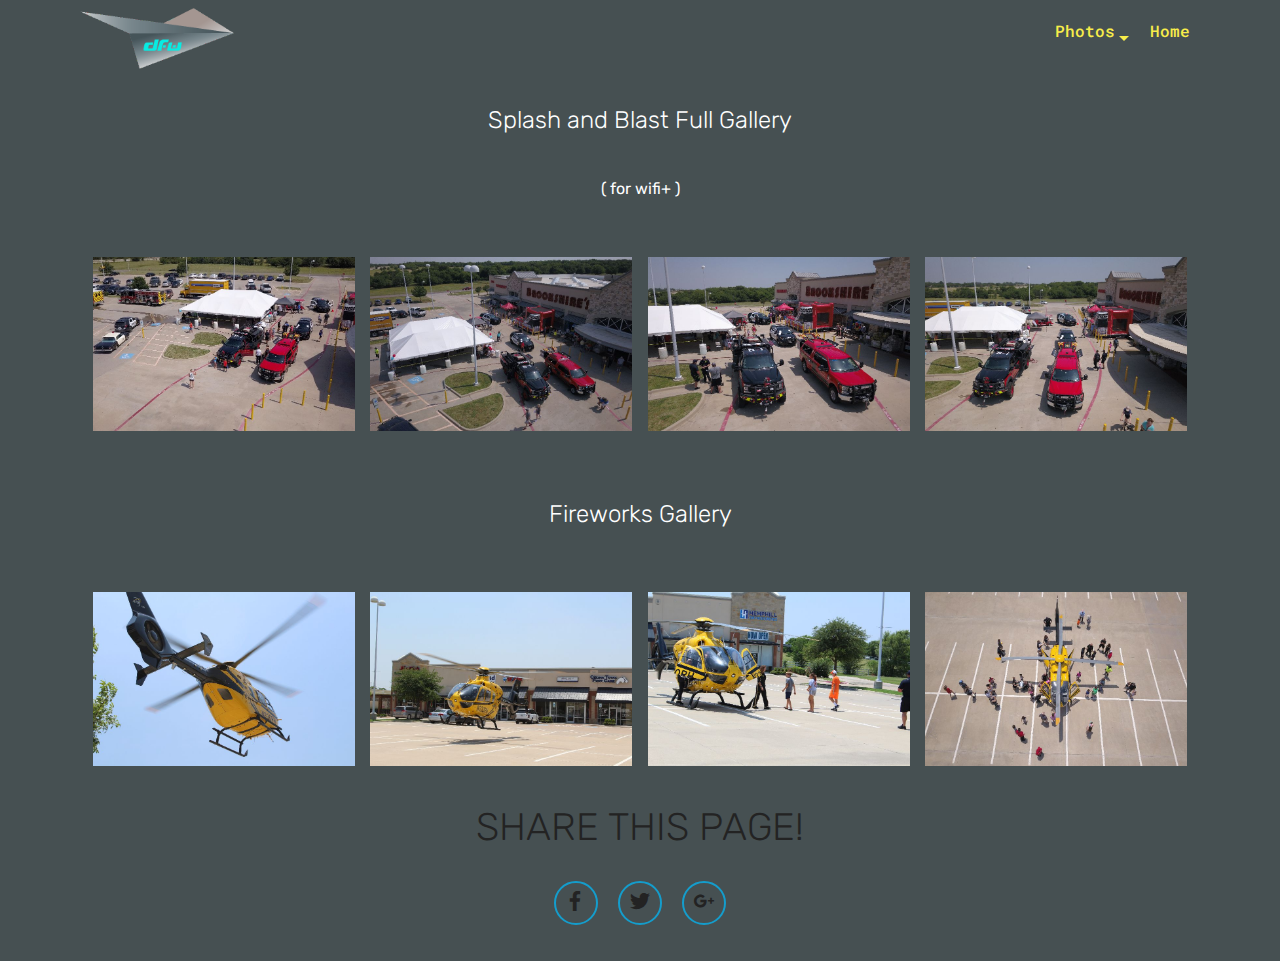
==== gallery.html @ 8967971c "create github pages" ====
<!DOCTYPE html>
<html >
<head>
  <!-- Site made with Mobirise Website Builder v4.6.3, https://mobirise.com -->
  <meta charset="UTF-8">
  <meta http-equiv="X-UA-Compatible" content="IE=edge">
  <meta name="generator" content="Mobirise v4.6.3, mobirise.com">
  <meta name="viewport" content="width=device-width, initial-scale=1, minimum-scale=1">
  <link rel="shortcut icon" href="assets/images/dfw-skyview-446x176.png" type="image/x-icon">
  <meta name="description" content="Photos published for viewing or download
">
  <title>Splash Gallery</title>
  <link rel="stylesheet" href="assets/web/assets/mobirise-icons-bold/mobirise-icons-bold.css">
  <link rel="stylesheet" href="assets/web/assets/mobirise-icons/mobirise-icons.css">
  <link rel="stylesheet" href="assets/tether/tether.min.css">
  <link rel="stylesheet" href="assets/bootstrap/css/bootstrap.min.css">
  <link rel="stylesheet" href="assets/bootstrap/css/bootstrap-grid.min.css">
  <link rel="stylesheet" href="assets/bootstrap/css/bootstrap-reboot.min.css">
  <link rel="stylesheet" href="assets/socicon/css/styles.css">
  <link rel="stylesheet" href="assets/dropdown/css/style.css">
  <link rel="stylesheet" href="assets/theme/css/style.css">
  <link rel="stylesheet" href="assets/gallery/style.css">
  <link rel="stylesheet" href="assets/mobirise/css/mbr-additional.css" type="text/css">
  
  
  
</head>
<body>
  <section class="menu cid-qUtZEJCYZ1" once="menu" id="menu2-2f">

    

    <nav class="navbar navbar-expand beta-menu navbar-dropdown align-items-center navbar-toggleable-sm">
        <button class="navbar-toggler navbar-toggler-right" type="button" data-toggle="collapse" data-target="#navbarSupportedContent" aria-controls="navbarSupportedContent" aria-expanded="false" aria-label="Toggle navigation">
            <div class="hamburger">
                <span></span>
                <span></span>
                <span></span>
                <span></span>
            </div>
        </button>
        <div class="menu-logo">
            <div class="navbar-brand">
                <span class="navbar-logo">
                    <a href="https://mobirise.com">
                        <img src="assets/images/dfw-skyview-446x176.png" alt="Mobirise" title="" style="height: 3.8rem;">
                    </a>
                </span>
                
            </div>
        </div>
        <div class="collapse navbar-collapse" id="navbarSupportedContent">
            <ul class="navbar-nav nav-dropdown nav-right" data-app-modern-menu="true"><li class="nav-item">
                    <a class="nav-link link text-success display-4" href="https://mobirise.com"></a>
                </li><li class="nav-item dropdown open"><a class="nav-link link text-success dropdown-toggle display-4" href="index.html#wowslider-1v" aria-expanded="true" data-toggle="dropdown-submenu"><p>Photos</p></a><div class="dropdown-menu"><a class="text-success dropdown-item display-4" href="index.html#wowslider-1v" aria-expanded="true">Slides&nbsp;</a><a class="text-success dropdown-item display-4" href="index.html#gallery1-2h" aria-expanded="true">Samples</a><a class="text-success dropdown-item display-4" href="gallery.html#gallery3-2a" aria-expanded="true">Gallery</a><a class="text-success dropdown-item display-4" href="https://celinasafety2018.dfwskyview.com/cf_data/CelinaSafety_Samples.zip" aria-expanded="false"><span class="mbri-download mbr-iconfont mbr-iconfont-btn"></span>Archive</a></div></li><li class="nav-item"><a class="nav-link link text-success display-4" href="index.html" aria-expanded="true"><p>Home</p></a></li></ul>
            
        </div>
    </nav>
</section>

<section class="engine"><a href="https://mobirise.ws/q">offline website builder download</a></section><section class="mbr-section content5 cid-qUtN7mh4sR" id="content5-29">

    

    

    <div class="container">
        <div class="media-container-row">
            <div class="title col-12 col-md-8">
                
                <h3 class="mbr-section-subtitle align-center mbr-light mbr-white pb-3 mbr-fonts-style display-5"><p>Splash and Blast Full Gallery</p></h3>
                <p class="mbr-text align-center mbr-white pb-3 mbr-fonts-style display-7">( for wifi+ )</p>
                
            </div>
        </div>
    </div>
</section>

<section class="mbr-gallery mbr-slider-carousel cid-qUtN7mHEUt" id="gallery3-2a">

    

    <div class="container">
        <div><!-- Filter --><!-- Gallery --><div class="mbr-gallery-row"><div class="mbr-gallery-layout-default"><div><div><div class="mbr-gallery-item mbr-gallery-item--p1" data-video-url="false" data-tags="Awesome"><div href="#lb-gallery3-2a" data-slide-to="0" data-toggle="modal"><img src="assets/images/celinacoverwideb-800x533.jpg" alt=""><span class="icon-focus"></span></div></div><div class="mbr-gallery-item mbr-gallery-item--p1" data-video-url="false" data-tags="Awesome"><div href="#lb-gallery3-2a" data-slide-to="1" data-toggle="modal"><img src="assets/images/dji-0857b-800x532.jpg" alt=""><span class="icon-focus"></span></div></div><div class="mbr-gallery-item mbr-gallery-item--p1" data-video-url="false" data-tags="Awesome"><div href="#lb-gallery3-2a" data-slide-to="2" data-toggle="modal"><img src="assets/images/dji-0898b-800x533.jpg" alt=""><span class="icon-focus"></span></div></div><div class="mbr-gallery-item mbr-gallery-item--p1" data-video-url="false" data-tags="Awesome"><div href="#lb-gallery3-2a" data-slide-to="3" data-toggle="modal"><img src="assets/images/dji-0885b-800x533.jpg" alt=""><span class="icon-focus"></span></div></div></div></div><div class="clearfix"></div></div></div><!-- Lightbox --><div data-app-prevent-settings="" class="mbr-slider modal fade carousel slide" tabindex="-1" data-keyboard="true" data-interval="false" id="lb-gallery3-2a"><div class="modal-dialog"><div class="modal-content"><div class="modal-body"><div class="carousel-inner"><div class="carousel-item"><img src="assets/images/celinacoverwideb.jpg" alt=""></div><div class="carousel-item"><img src="assets/images/dji-0857b.jpg" alt=""></div><div class="carousel-item"><img src="assets/images/dji-0898b.jpg" alt=""></div><div class="carousel-item active"><img src="assets/images/dji-0885b.jpg" alt=""></div></div><a class="carousel-control carousel-control-prev" role="button" data-slide="prev" href="#lb-gallery3-2a"><span class="mbri-left mbr-iconfont" aria-hidden="true"></span><span class="sr-only">Previous</span></a><a class="carousel-control carousel-control-next" role="button" data-slide="next" href="#lb-gallery3-2a"><span class="mbri-right mbr-iconfont" aria-hidden="true"></span><span class="sr-only">Next</span></a><a class="close" href="#" role="button" data-dismiss="modal"><span class="sr-only">Close</span></a></div></div></div></div></div>
    </div>

</section>

<section class="mbr-section content5 cid-qUx0OJcMNU" id="content5-2s">

    

    

    <div class="container">
        <div class="media-container-row">
            <div class="title col-12 col-md-8">
                
                <h3 class="mbr-section-subtitle align-center mbr-light mbr-white pb-3 mbr-fonts-style display-5">Fireworks Gallery</h3>
                
                
            </div>
        </div>
    </div>
</section>

<section class="mbr-gallery mbr-slider-carousel cid-qUuWyjseOY" id="gallery3-2i">

    

    <div class="container">
        <div><!-- Filter --><!-- Gallery --><div class="mbr-gallery-row"><div class="mbr-gallery-layout-default"><div><div><div class="mbr-gallery-item mbr-gallery-item--p1" data-video-url="false" data-tags="Responsive"><div href="#lb-gallery3-2i" data-slide-to="0" data-toggle="modal"><img src="assets/images/img-1866-800x533.jpg" alt=""><span class="icon-focus"></span></div></div><div class="mbr-gallery-item mbr-gallery-item--p1" data-video-url="false" data-tags="Creative"><div href="#lb-gallery3-2i" data-slide-to="1" data-toggle="modal"><img src="assets/images/img-1875-800x533.jpg" alt=""><span class="icon-focus"></span></div></div><div class="mbr-gallery-item mbr-gallery-item--p1" data-video-url="false" data-tags="Animated"><div href="#lb-gallery3-2i" data-slide-to="2" data-toggle="modal"><img src="assets/images/img-1899-800x533.jpg" alt=""><span class="icon-focus"></span></div></div><div class="mbr-gallery-item mbr-gallery-item--p1" data-video-url="false" data-tags="Animated"><div href="#lb-gallery3-2i" data-slide-to="3" data-toggle="modal"><img src="assets/images/dji-0925b-800x533.jpg" alt=""><span class="icon-focus"></span></div></div></div></div><div class="clearfix"></div></div></div><!-- Lightbox --><div data-app-prevent-settings="" class="mbr-slider modal fade carousel slide" tabindex="-1" data-keyboard="true" data-interval="false" id="lb-gallery3-2i"><div class="modal-dialog"><div class="modal-content"><div class="modal-body"><div class="carousel-inner"><div class="carousel-item"><img src="assets/images/img-1866.jpg" alt=""></div><div class="carousel-item"><img src="assets/images/img-1875.jpg" alt=""></div><div class="carousel-item active"><img src="assets/images/img-1899.jpg" alt=""></div><div class="carousel-item"><img src="assets/images/dji-0925b.jpg" alt=""></div></div><a class="carousel-control carousel-control-prev" role="button" data-slide="prev" href="#lb-gallery3-2i"><span class="mbri-left mbr-iconfont" aria-hidden="true"></span><span class="sr-only">Previous</span></a><a class="carousel-control carousel-control-next" role="button" data-slide="next" href="#lb-gallery3-2i"><span class="mbri-right mbr-iconfont" aria-hidden="true"></span><span class="sr-only">Next</span></a><a class="close" href="#" role="button" data-dismiss="modal"><span class="sr-only">Close</span></a></div></div></div></div></div>
    </div>

</section>

<section class="cid-qUtN7oRPjJ" id="social-buttons1-2b">
    
    

    

    <div class="container">
        <div class="media-container-row">
            <div class="col-md-8 align-center">
                <h2 class="pb-3 mbr-section-title mbr-fonts-style display-2">
                    SHARE THIS PAGE!
                </h2>
                <div>
                    <div class="mbr-social-likes" data-counters="false">
                        <span class="btn btn-social facebook mx-2" title="Share link on Facebook">
                            <i class="socicon socicon-facebook"></i>
                        </span>
                        <span class="btn btn-social twitter mx-2" title="Share link on Twitter">
                            <i class="socicon socicon-twitter"></i>
                        </span>
                        <span class="btn btn-social plusone mx-2" title="Share link on Google+">
                            <i class="socicon socicon-googleplus"></i>
                        </span>
                        
                        
                    </div>
                </div>
            </div>
        </div>
    </div>
</section>


  <script src="assets/web/assets/jquery/jquery.min.js"></script>
  <script src="assets/popper/popper.min.js"></script>
  <script src="assets/tether/tether.min.js"></script>
  <script src="assets/bootstrap/js/bootstrap.min.js"></script>
  <script src="assets/masonry/masonry.pkgd.min.js"></script>
  <script src="assets/imagesloaded/imagesloaded.pkgd.min.js"></script>
  <script src="assets/bootstrapcarouselswipe/bootstrap-carousel-swipe.js"></script>
  <script src="assets/vimeoplayer/jquery.mb.vimeo_player.js"></script>
  <script src="assets/smoothscroll/smooth-scroll.js"></script>
  <script src="assets/dropdown/js/script.min.js"></script>
  <script src="assets/touchswipe/jquery.touch-swipe.min.js"></script>
  <script src="assets/sociallikes/social-likes.js"></script>
  <script src="assets/theme/js/script.js"></script>
  <script src="assets/slidervideo/script.js"></script>
  <script src="assets/gallery/player.min.js"></script>
  <script src="assets/gallery/script.js"></script>
  
  
</body>
</html>
---- assets/web/assets/mobirise-icons-bold/mobirise-icons-bold.css ----
@font-face {
  font-family: 'mobirise-icons-bold';
  src:  url('mobirise-icons-bold.eot?m1l4yr');
  src:  url('mobirise-icons-bold.eot?m1l4yr#iefix') format('embedded-opentype'),
    url('mobirise-icons-bold.ttf?m1l4yr') format('truetype'),
    url('mobirise-icons-bold.woff?m1l4yr') format('woff'),
    url('mobirise-icons-bold.svg?m1l4yr#mobirise-icons-bold') format('svg');
  font-weight: normal;
  font-style: normal;
}

[class^="mbrib-"], [class*="mbrib-"] {
  /* use !important to prevent issues with browser extensions that change fonts */
  font-family: 'mobirise-icons-bold' !important;
  speak: none;
  font-style: normal;
  font-weight: normal;
  font-variant: normal;
  text-transform: none;
  line-height: 1;

  /* Better Font Rendering =========== */
  -webkit-font-smoothing: antialiased;
  -moz-osx-font-smoothing: grayscale;
}

.mbrib-add-submenu:before {
  content: "\e900";
}
.mbrib-alert:before {
  content: "\e901";
}
.mbrib-align-center:before {
  content: "\e902";
}
.mbrib-align-justify:before {
  content: "\e903";
}
.mbrib-align-left:before {
  content: "\e904";
}
.mbrib-align-right:before {
  content: "\e905";
}
.mbrib-android:before {
  content: "\e906";
}
.mbrib-apple:before {
  content: "\e907";
}
.mbrib-arrow-down:before {
  content: "\e908";
}
.mbrib-arrow-next:before {
  content: "\e909";
}
.mbrib-arrow-prev:before {
  content: "\e90a";
}
.mbrib-arrow-up:before {
  content: "\e90b";
}
.mbrib-bold:before {
  content: "\e90c";
}
.mbrib-bookmark:before {
  content: "\e90d";
}
.mbrib-bootstrap:before {
  content: "\e90e";
}
.mbrib-briefcase:before {
  content: "\e90f";
}
.mbrib-browse:before {
  content: "\e910";
}
.mbrib-bulleted-list:before {
  content: "\e911";
}
.mbrib-calendar:before {
  content: "\e912";
}
.mbrib-camera:before {
  content: "\e913";
}
.mbrib-cart-add:before {
  content: "\e914";
}
.mbrib-cart-full:before {
  content: "\e915";
}
.mbrib-cash:before {
  content: "\e916";
}
.mbrib-change-style:before {
  content: "\e917";
}
.mbrib-chat:before {
  content: "\e918";
}
.mbrib-clock:before {
  content: "\e919";
}
.mbrib-close:before {
  content: "\e91a";
}
.mbrib-cloud:before {
  content: "\e91b";
}
.mbrib-code:before {
  content: "\e91c";
}
.mbrib-contact-form:before {
  content: "\e91d";
}
.mbrib-credit-card:before {
  content: "\e91e";
}
.mbrib-cursor-click:before {
  content: "\e91f";
}
.mbrib-cust-feedback:before {
  content: "\e920";
}
.mbrib-database:before {
  content: "\e921";
}
.mbrib-delivery:before {
  content: "\e922";
}
.mbrib-desktop:before {
  content: "\e923";
}
.mbrib-devices:before {
  content: "\e924";
}
.mbrib-down:before {
  content: "\e925";
}
.mbrib-download:before {
  content: "\e926";
}
.mbrib-drag-n-drop:before {
  content: "\e927";
}
.mbrib-drag-n-drop2:before {
  content: "\e928";
}
.mbrib-edit:before {
  content: "\e929";
}
.mbrib-edit2:before {
  content: "\e92a";
}
.mbrib-error:before {
  content: "\e92b";
}
.mbrib-extension:before {
  content: "\e92c";
}
.mbrib-features:before {
  content: "\e92d";
}
.mbrib-file:before {
  content: "\e92e";
}
.mbrib-flag:before {
  content: "\e92f";
}
.mbrib-folder:before {
  content: "\e930";
}
.mbrib-gift:before {
  content: "\e931";
}
.mbrib-github:before {
  content: "\e932";
}
.mbrib-globe-2:before {
  content: "\e933";
}
.mbrib-globe:before {
  content: "\e934";
}
.mbrib-growing-chart:before {
  content: "\e935";
}
.mbrib-hearth:before {
  content: "\e936";
}
.mbrib-help:before {
  content: "\e937";
}
.mbrib-home:before {
  content: "\e938";
}
.mbrib-hot-cup:before {
  content: "\e939";
}
.mbrib-idea:before {
  content: "\e93a";
}
.mbrib-image-gallery:before {
  content: "\e93b";
}
.mbrib-image-slider:before {
  content: "\e93c";
}
.mbrib-info:before {
  content: "\e93d";
}
.mbrib-italic:before {
  content: "\e93e";
}
.mbrib-key:before {
  content: "\e93f";
}
.mbrib-laptop:before {
  content: "\e940";
}
.mbrib-layers:before {
  content: "\e941";
}
.mbrib-left-right:before {
  content: "\e942";
}
.mbrib-left:before {
  content: "\e943";
}
.mbrib-letter:before {
  content: "\e944";
}
.mbrib-like:before {
  content: "\e945";
}
.mbrib-link:before {
  content: "\e946";
}
.mbrib-lock:before {
  content: "\e947";
}
.mbrib-login:before {
  content: "\e948";
}
.mbrib-logout:before {
  content: "\e949";
}
.mbrib-magic-stick:before {
  content: "\e94a";
}
.mbrib-map-pin:before {
  content: "\e94b";
}
.mbrib-menu:before {
  content: "\e94c";
}
.mbrib-mobile:before {
  content: "\e94d";
}
.mbrib-mobile2:before {
  content: "\e94e";
}
.mbrib-mobirise:before {
  content: "\e94f";
}
.mbrib-more-horizontal:before {
  content: "\e950";
}
.mbrib-more-vertical:before {
  content: "\e951";
}
.mbrib-music:before {
  content: "\e952";
}
.mbrib-new-file:before {
  content: "\e953";
}
.mbrib-numbered-list:before {
  content: "\e954";
}
.mbrib-opened-folder:before {
  content: "\e955";
}
.mbrib-pages:before {
  content: "\e956";
}
.mbrib-paper-plane:before {
  content: "\e957";
}
.mbrib-paperclip:before {
  content: "\e958";
}
.mbrib-photo:before {
  content: "\e959";
}
.mbrib-photos:before {
  content: "\e95a";
}
.mbrib-pin:before {
  content: "\e95b";
}
.mbrib-play:before {
  content: "\e95c";
}
.mbrib-plus:before {
  content: "\e95d";
}
.mbrib-preview:before {
  content: "\e95e";
}
.mbrib-print:before {
  content: "\e95f";
}
.mbrib-protect:before {
  content: "\e960";
}
.mbrib-question:before {
  content: "\e961";
}
.mbrib-quote-left:before {
  content: "\e962";
}
.mbrib-quote-right:before {
  content: "\e963";
}
.mbrib-redo:before {
  content: "\e964";
}
.mbrib-refresh:before {
  content: "\e965";
}
.mbrib-responsive:before {
  content: "\e966";
}
.mbrib-right:before {
  content: "\e967";
}
.mbrib-rocket:before {
  content: "\e968";
}
.mbrib-sad-face:before {
  content: "\e969";
}
.mbrib-sale:before {
  content: "\e96a";
}
.mbrib-save:before {
  content: "\e96b";
}
.mbrib-search:before {
  content: "\e96c";
}
.mbrib-setting:before {
  content: "\e96d";
}
.mbrib-setting2:before {
  content: "\e96e";
}
.mbrib-setting3:before {
  content: "\e96f";
}
.mbrib-share:before {
  content: "\e970";
}
.mbrib-shopping-bag:before {
  content: "\e971";
}
.mbrib-shopping-basket:before {
  content: "\e972";
}
.mbrib-shopping-cart:before {
  content: "\e973";
}
.mbrib-sites:before {
  content: "\e974";
}
.mbrib-smile-face:before {
  content: "\e975";
}
.mbrib-speed:before {
  content: "\e976";
}
.mbrib-star:before {
  content: "\e977";
}
.mbrib-success:before {
  content: "\e978";
}
.mbrib-sun:before {
  content: "\e979";
}
.mbrib-sun2:before {
  content: "\e97a";
}
.mbrib-tablet-vertical:before {
  content: "\e97b";
}
.mbrib-tablet:before {
  content: "\e97c";
}
.mbrib-target:before {
  content: "\e97d";
}
.mbrib-timer:before {
  content: "\e97e";
}
.mbrib-to-ftp:before {
  content: "\e97f";
}
.mbrib-to-local-drive:before {
  content: "\e980";
}
.mbrib-touch-swipe:before {
  content: "\e981";
}
.mbrib-touch:before {
  content: "\e982";
}
.mbrib-trash:before {
  content: "\e983";
}
.mbrib-underline:before {
  content: "\e984";
}
.mbrib-undo:before {
  content: "\e985";
}
.mbrib-unlink:before {
  content: "\e986";
}
.mbrib-unlock:before {
  content: "\e987";
}
.mbrib-up-down:before {
  content: "\e988";
}
.mbrib-up:before {
  content: "\e989";
}
.mbrib-update:before {
  content: "\e98a";
}
.mbrib-upload:before {
  content: "\e98b";
}
.mbrib-user:before {
  content: "\e98c";
}
.mbrib-user2:before {
  content: "\e98d";
}
.mbrib-users:before {
  content: "\e98e";
}
.mbrib-video-play:before {
  content: "\e98f";
}
.mbrib-video:before {
  content: "\e990";
}
.mbrib-watch:before {
  content: "\e991";
}
.mbrib-website-theme:before {
  content: "\e992";
}
.mbrib-wifi:before {
  content: "\e993";
}
.mbrib-windows:before {
  content: "\e994";
}
.mbrib-zoom-out:before {
  content: "\e995";
}
---- assets/web/assets/mobirise-icons/mobirise-icons.css ----
@font-face {
  font-family: 'MobiriseIcons';
  src:  url('mobirise-icons.eot?spat4u');
  src:  url('mobirise-icons.eot?spat4u#iefix') format('embedded-opentype'),
    url('mobirise-icons.ttf?spat4u') format('truetype'),
    url('mobirise-icons.woff?spat4u') format('woff'),
    url('mobirise-icons.svg?spat4u#MobiriseIcons') format('svg');
  font-weight: normal;
  font-style: normal;
}

[class^="mbri-"], [class*=" mbri-"] {
  /* use !important to prevent issues with browser extensions that change fonts */
  font-family: MobiriseIcons !important;
  speak: none;
  font-style: normal;
  font-weight: normal;
  font-variant: normal;
  text-transform: none;
  line-height: 1;

  /* Better Font Rendering =========== */
  -webkit-font-smoothing: antialiased;
  -moz-osx-font-smoothing: grayscale;
}

.mbri-add-submenu:before {
  content: "\e900";
}
.mbri-alert:before {
  content: "\e901";
}
.mbri-align-center:before {
  content: "\e902";
}
.mbri-align-justify:before {
  content: "\e903";
}
.mbri-align-left:before {
  content: "\e904";
}
.mbri-align-right:before {
  content: "\e905";
}
.mbri-android:before {
  content: "\e906";
}
.mbri-apple:before {
  content: "\e907";
}
.mbri-arrow-down:before {
  content: "\e908";
}
.mbri-arrow-next:before {
  content: "\e909";
}
.mbri-arrow-prev:before {
  content: "\e90a";
}
.mbri-arrow-up:before {
  content: "\e90b";
}
.mbri-bold:before {
  content: "\e90c";
}
.mbri-bookmark:before {
  content: "\e90d";
}
.mbri-bootstrap:before {
  content: "\e90e";
}
.mbri-briefcase:before {
  content: "\e90f";
}
.mbri-browse:before {
  content: "\e910";
}
.mbri-bulleted-list:before {
  content: "\e911";
}
.mbri-calendar:before {
  content: "\e912";
}
.mbri-camera:before {
  content: "\e913";
}
.mbri-cart-add:before {
  content: "\e914";
}
.mbri-cart-full:before {
  content: "\e915";
}
.mbri-cash:before {
  content: "\e916";
}
.mbri-change-style:before {
  content: "\e917";
}
.mbri-chat:before {
  content: "\e918";
}
.mbri-clock:before {
  content: "\e919";
}
.mbri-close:before {
  content: "\e91a";
}
.mbri-cloud:before {
  content: "\e91b";
}
.mbri-code:before {
  content: "\e91c";
}
.mbri-contact-form:before {
  content: "\e91d";
}
.mbri-credit-card:before {
  content: "\e91e";
}
.mbri-cursor-click:before {
  content: "\e91f";
}
.mbri-cust-feedback:before {
  content: "\e920";
}
.mbri-database:before {
  content: "\e921";
}
.mbri-delivery:before {
  content: "\e922";
}
.mbri-desktop:before {
  content: "\e923";
}
.mbri-devices:before {
  content: "\e924";
}
.mbri-down:before {
  content: "\e925";
}
.mbri-download:before {
  content: "\e989";
}
.mbri-drag-n-drop:before {
  content: "\e927";
}
.mbri-drag-n-drop2:before {
  content: "\e928";
}
.mbri-edit:before {
  content: "\e929";
}
.mbri-edit2:before {
  content: "\e92a";
}
.mbri-error:before {
  content: "\e92b";
}
.mbri-extension:before {
  content: "\e92c";
}
.mbri-features:before {
  content: "\e92d";
}
.mbri-file:before {
  content: "\e92e";
}
.mbri-flag:before {
  content: "\e92f";
}
.mbri-folder:before {
  content: "\e930";
}
.mbri-gift:before {
  content: "\e931";
}
.mbri-github:before {
  content: "\e932";
}
.mbri-globe:before {
  content: "\e933";
}
.mbri-globe-2:before {
  content: "\e934";
}
.mbri-growing-chart:before {
  content: "\e935";
}
.mbri-hearth:before {
  content: "\e936";
}
.mbri-help:before {
  content: "\e937";
}
.mbri-home:before {
  content: "\e938";
}
.mbri-hot-cup:before {
  content: "\e939";
}
.mbri-idea:before {
  content: "\e93a";
}
.mbri-image-gallery:before {
  content: "\e93b";
}
.mbri-image-slider:before {
  content: "\e93c";
}
.mbri-info:before {
  content: "\e93d";
}
.mbri-italic:before {
  content: "\e93e";
}
.mbri-key:before {
  content: "\e93f";
}
.mbri-laptop:before {
  content: "\e940";
}
.mbri-layers:before {
  content: "\e941";
}
.mbri-left-right:before {
  content: "\e942";
}
.mbri-left:before {
  content: "\e943";
}
.mbri-letter:before {
  content: "\e944";
}
.mbri-like:before {
  content: "\e945";
}
.mbri-link:before {
  content: "\e946";
}
.mbri-lock:before {
  content: "\e947";
}
.mbri-login:before {
  content: "\e948";
}
.mbri-logout:before {
  content: "\e949";
}
.mbri-magic-stick:before {
  content: "\e94a";
}
.mbri-map-pin:before {
  content: "\e94b";
}
.mbri-menu:before {
  content: "\e94c";
}
.mbri-mobile:before {
  content: "\e94d";
}
.mbri-mobile2:before {
  content: "\e94e";
}
.mbri-mobirise:before {
  content: "\e94f";
}
.mbri-more-horizontal:before {
  content: "\e950";
}
.mbri-more-vertical:before {
  content: "\e951";
}
.mbri-music:before {
  content: "\e952";
}
.mbri-new-file:before {
  content: "\e953";
}
.mbri-numbered-list:before {
  content: "\e954";
}
.mbri-opened-folder:before {
  content: "\e955";
}
.mbri-pages:before {
  content: "\e956";
}
.mbri-paper-plane:before {
  content: "\e957";
}
.mbri-paperclip:before {
  content: "\e958";
}
.mbri-photo:before {
  content: "\e959";
}
.mbri-photos:before {
  content: "\e95a";
}
.mbri-pin:before {
  content: "\e95b";
}
.mbri-play:before {
  content: "\e95c";
}
.mbri-plus:before {
  content: "\e95d";
}
.mbri-preview:before {
  content: "\e95e";
}
.mbri-print:before {
  content: "\e95f";
}
.mbri-protect:before {
  content: "\e960";
}
.mbri-question:before {
  content: "\e961";
}
.mbri-quote-left:before {
  content: "\e962";
}
.mbri-quote-right:before {
  content: "\e963";
}
.mbri-refresh:before {
  content: "\e964";
}
.mbri-responsive:before {
  content: "\e965";
}
.mbri-right:before {
  content: "\e966";
}
.mbri-rocket:before {
  content: "\e967";
}
.mbri-sad-face:before {
  content: "\e968";
}
.mbri-sale:before {
  content: "\e969";
}
.mbri-save:before {
  content: "\e96a";
}
.mbri-search:before {
  content: "\e96b";
}
.mbri-setting:before {
  content: "\e96c";
}
.mbri-setting2:before {
  content: "\e96d";
}
.mbri-setting3:before {
  content: "\e96e";
}
.mbri-share:before {
  content: "\e96f";
}
.mbri-shopping-bag:before {
  content: "\e970";
}
.mbri-shopping-basket:before {
  content: "\e971";
}
.mbri-shopping-cart:before {
  content: "\e972";
}
.mbri-sites:before {
  content: "\e973";
}
.mbri-smile-face:before {
  content: "\e974";
}
.mbri-speed:before {
  content: "\e975";
}
.mbri-star:before {
  content: "\e976";
}
.mbri-success:before {
  content: "\e977";
}
.mbri-sun:before {
  content: "\e978";
}
.mbri-sun2:before {
  content: "\e979";
}
.mbri-tablet:before {
  content: "\e97a";
}
.mbri-tablet-vertical:before {
  content: "\e97b";
}
.mbri-target:before {
  content: "\e97c";
}
.mbri-timer:before {
  content: "\e97d";
}
.mbri-to-ftp:before {
  content: "\e97e";
}
.mbri-to-local-drive:before {
  content: "\e97f";
}
.mbri-touch-swipe:before {
  content: "\e980";
}
.mbri-touch:before {
  content: "\e981";
}
.mbri-trash:before {
  content: "\e982";
}
.mbri-underline:before {
  content: "\e983";
}
.mbri-unlink:before {
  content: "\e984";
}
.mbri-unlock:before {
  content: "\e985";
}
.mbri-up-down:before {
  content: "\e986";
}
.mbri-up:before {
  content: "\e987";
}
.mbri-update:before {
  content: "\e988";
}
.mbri-upload:before {
 content: "\e926"; 
}
.mbri-user:before {
  content: "\e98a";
}
.mbri-user2:before {
  content: "\e98b";
}
.mbri-users:before {
  content: "\e98c";
}
.mbri-video:before {
  content: "\e98d";
}
.mbri-video-play:before {
  content: "\e98e";
}
.mbri-watch:before {
  content: "\e98f";
}
.mbri-website-theme:before {
  content: "\e990";
}
.mbri-wifi:before {
  content: "\e991";
}
.mbri-windows:before {
  content: "\e992";
}
.mbri-zoom-out:before {
  content: "\e993";
}
.mbri-redo:before {
  content: "\e994";
}
.mbri-undo:before {
  content: "\e995";
}
---- assets/socicon/css/styles.css ----
@charset "UTF-8";

@font-face {
  font-family: "socicon";
  src:url("../fonts/socicon.eot");
  src:url("../fonts/socicon.eot?#iefix") format("embedded-opentype"),
    url("../fonts/socicon.woff") format("woff"),
    url("../fonts/socicon.ttf") format("truetype"),
    url("../fonts/socicon.svg#socicon") format("svg");
  font-weight: normal;
  font-style: normal;

}

[data-icon]:before {
  font-family: "socicon" !important;
  content: attr(data-icon);
  font-style: normal !important;
  font-weight: normal !important;
  font-variant: normal !important;
  text-transform: none !important;
  speak: none;
  line-height: 1;
  -webkit-font-smoothing: antialiased;
  -moz-osx-font-smoothing: grayscale;
}

[class^="socicon-"]:before,
[class*=" socicon-"]:before {
  font-family: "socicon" !important;
  font-style: normal !important;
  font-weight: normal !important;
  font-variant: normal !important;
  text-transform: none !important;
  speak: none;
  line-height: 1;
  -webkit-font-smoothing: antialiased;
  -moz-osx-font-smoothing: grayscale;
}

.socicon-modelmayhem:before {
  content: "\e000";
}
.socicon-mixcloud:before {
  content: "\e001";
}
.socicon-drupal:before {
  content: "\e002";
}
.socicon-swarm:before {
  content: "\e003";
}
.socicon-istock:before {
  content: "\e004";
}
.socicon-yammer:before {
  content: "\e005";
}
.socicon-ello:before {
  content: "\e006";
}
.socicon-stackoverflow:before {
  content: "\e007";
}
.socicon-persona:before {
  content: "\e008";
}
.socicon-triplej:before {
  content: "\e009";
}
.socicon-houzz:before {
  content: "\e00a";
}
.socicon-rss:before {
  content: "\e00b";
}
.socicon-paypal:before {
  content: "\e00c";
}
.socicon-odnoklassniki:before {
  content: "\e00d";
}
.socicon-airbnb:before {
  content: "\e00e";
}
.socicon-periscope:before {
  content: "\e00f";
}
.socicon-outlook:before {
  content: "\e010";
}
.socicon-coderwall:before {
  content: "\e011";
}
.socicon-tripadvisor:before {
  content: "\e012";
}
.socicon-appnet:before {
  content: "\e013";
}
.socicon-goodreads:before {
  content: "\e014";
}
.socicon-tripit:before {
  content: "\e015";
}
.socicon-lanyrd:before {
  content: "\e016";
}
.socicon-slideshare:before {
  content: "\e017";
}
.socicon-buffer:before {
  content: "\e018";
}
.socicon-disqus:before {
  content: "\e019";
}
.socicon-vkontakte:before {
  content: "\e01a";
}
.socicon-whatsapp:before {
  content: "\e01b";
}
.socicon-patreon:before {
  content: "\e01c";
}
.socicon-storehouse:before {
  content: "\e01d";
}
.socicon-pocket:before {
  content: "\e01e";
}
.socicon-mail:before {
  content: "\e01f";
}
.socicon-blogger:before {
  content: "\e020";
}
.socicon-technorati:before {
  content: "\e021";
}
.socicon-reddit:before {
  content: "\e022";
}
.socicon-dribbble:before {
  content: "\e023";
}
.socicon-stumbleupon:before {
  content: "\e024";
}
.socicon-digg:before {
  content: "\e025";
}
.socicon-envato:before {
  content: "\e026";
}
.socicon-behance:before {
  content: "\e027";
}
.socicon-delicious:before {
  content: "\e028";
}
.socicon-deviantart:before {
  content: "\e029";
}
.socicon-forrst:before {
  content: "\e02a";
}
.socicon-play:before {
  content: "\e02b";
}
.socicon-zerply:before {
  content: "\e02c";
}
.socicon-wikipedia:before {
  content: "\e02d";
}
.socicon-apple:before {
  content: "\e02e";
}
.socicon-flattr:before {
  content: "\e02f";
}
.socicon-github:before {
  content: "\e030";
}
.socicon-renren:before {
  content: "\e031";
}
.socicon-friendfeed:before {
  content: "\e032";
}
.socicon-newsvine:before {
  content: "\e033";
}
.socicon-identica:before {
  content: "\e034";
}
.socicon-bebo:before {
  content: "\e035";
}
.socicon-zynga:before {
  content: "\e036";
}
.socicon-steam:before {
  content: "\e037";
}
.socicon-xbox:before {
  content: "\e038";
}
.socicon-windows:before {
  content: "\e039";
}
.socicon-qq:before {
  content: "\e03a";
}
.socicon-douban:before {
  content: "\e03b";
}
.socicon-meetup:before {
  content: "\e03c";
}
.socicon-playstation:before {
  content: "\e03d";
}
.socicon-android:before {
  content: "\e03e";
}
.socicon-snapchat:before {
  content: "\e03f";
}
.socicon-twitter:before {
  content: "\e040";
}
.socicon-facebook:before {
  content: "\e041";
}
.socicon-googleplus:before {
  content: "\e042";
}
.socicon-pinterest:before {
  content: "\e043";
}
.socicon-foursquare:before {
  content: "\e044";
}
.socicon-yahoo:before {
  content: "\e045";
}
.socicon-skype:before {
  content: "\e046";
}
.socicon-yelp:before {
  content: "\e047";
}
.socicon-feedburner:before {
  content: "\e048";
}
.socicon-linkedin:before {
  content: "\e049";
}
.socicon-viadeo:before {
  content: "\e04a";
}
.socicon-xing:before {
  content: "\e04b";
}
.socicon-myspace:before {
  content: "\e04c";
}
.socicon-soundcloud:before {
  content: "\e04d";
}
.socicon-spotify:before {
  content: "\e04e";
}
.socicon-grooveshark:before {
  content: "\e04f";
}
.socicon-lastfm:before {
  content: "\e050";
}
.socicon-youtube:before {
  content: "\e051";
}
.socicon-vimeo:before {
  content: "\e052";
}
.socicon-dailymotion:before {
  content: "\e053";
}
.socicon-vine:before {
  content: "\e054";
}
.socicon-flickr:before {
  content: "\e055";
}
.socicon-500px:before {
  content: "\e056";
}
.socicon-wordpress:before {
  content: "\e058";
}
.socicon-tumblr:before {
  content: "\e059";
}
.socicon-twitch:before {
  content: "\e05a";
}
.socicon-8tracks:before {
  content: "\e05b";
}
.socicon-amazon:before {
  content: "\e05c";
}
.socicon-icq:before {
  content: "\e05d";
}
.socicon-smugmug:before {
  content: "\e05e";
}
.socicon-ravelry:before {
  content: "\e05f";
}
.socicon-weibo:before {
  content: "\e060";
}
.socicon-baidu:before {
  content: "\e061";
}
.socicon-angellist:before {
  content: "\e062";
}
.socicon-ebay:before {
  content: "\e063";
}
.socicon-imdb:before {
  content: "\e064";
}
.socicon-stayfriends:before {
  content: "\e065";
}
.socicon-residentadvisor:before {
  content: "\e066";
}
.socicon-google:before {
  content: "\e067";
}
.socicon-yandex:before {
  content: "\e068";
}
.socicon-sharethis:before {
  content: "\e069";
}
.socicon-bandcamp:before {
  content: "\e06a";
}
.socicon-itunes:before {
  content: "\e06b";
}
.socicon-deezer:before {
  content: "\e06c";
}
.socicon-telegram:before {
  content: "\e06e";
}
.socicon-openid:before {
  content: "\e06f";
}
.socicon-amplement:before {
  content: "\e070";
}
.socicon-viber:before {
  content: "\e071";
}
.socicon-zomato:before {
  content: "\e072";
}
.socicon-draugiem:before {
  content: "\e074";
}
.socicon-endomodo:before {
  content: "\e075";
}
.socicon-filmweb:before {
  content: "\e076";
}
.socicon-stackexchange:before {
  content: "\e077";
}
.socicon-wykop:before {
  content: "\e078";
}
.socicon-teamspeak:before {
  content: "\e079";
}
.socicon-teamviewer:before {
  content: "\e07a";
}
.socicon-ventrilo:before {
  content: "\e07b";
}
.socicon-younow:before {
  content: "\e07c";
}
.socicon-raidcall:before {
  content: "\e07d";
}
.socicon-mumble:before {
  content: "\e07e";
}
.socicon-medium:before {
  content: "\e06d";
}
.socicon-bebee:before {
  content: "\e07f";
}
.socicon-hitbox:before {
  content: "\e080";
}
.socicon-reverbnation:before {
  content: "\e081";
}
.socicon-formulr:before {
  content: "\e082";
}
.socicon-instagram:before {
  content: "\e057";
}
.socicon-battlenet:before {
  content: "\e083";
}
.socicon-chrome:before {
  content: "\e084";
}
.socicon-discord:before {
  content: "\e086";
}
.socicon-issuu:before {
  content: "\e087";
}
.socicon-macos:before {
  content: "\e088";
}
.socicon-firefox:before {
  content: "\e089";
}
.socicon-opera:before {
  content: "\e08d";
}
.socicon-keybase:before {
  content: "\e090";
}
.socicon-alliance:before {
  content: "\e091";
}
.socicon-livejournal:before {
  content: "\e092";
}
.socicon-googlephotos:before {
  content: "\e093";
}
.socicon-horde:before {
  content: "\e094";
}
.socicon-etsy:before {
  content: "\e095";
}
.socicon-zapier:before {
  content: "\e096";
}
.socicon-google-scholar:before {
  content: "\e097";
}
.socicon-researchgate:before {
  content: "\e098";
}
.socicon-wechat:before {
  content: "\e099";
}
.socicon-strava:before {
  content: "\e09a";
}
.socicon-line:before {
  content: "\e09b";
}
.socicon-lyft:before {
  content: "\e09c";
}
.socicon-uber:before {
  content: "\e09d";
}
.socicon-songkick:before {
  content: "\e09e";
}
.socicon-viewbug:before {
  content: "\e09f";
}
.socicon-googlegroups:before {
  content: "\e0a0";
}
.socicon-quora:before {
  content: "\e073";
}
.socicon-diablo:before {
  content: "\e085";
}
.socicon-blizzard:before {
  content: "\e0a1";
}
.socicon-hearthstone:before {
  content: "\e08b";
}
.socicon-heroes:before {
  content: "\e08a";
}
.socicon-overwatch:before {
  content: "\e08c";
}
.socicon-warcraft:before {
  content: "\e08e";
}
.socicon-starcraft:before {
  content: "\e08f";
}
.socicon-beam:before {
  content: "\e0a2";
}
.socicon-curse:before {
  content: "\e0a3";
}
.socicon-player:before {
  content: "\e0a4";
}
.socicon-streamjar:before {
  content: "\e0a5";
}
.socicon-nintendo:before {
  content: "\e0a6";
}
.socicon-hellocoton:before {
  content: "\e0a7";
}
---- assets/dropdown/css/style.css ----
.navbar-dropdown {
  left: 0;
  padding: 0;
  position: absolute;
  right: 0;
  top: 0;
  transition: all 0.45s ease;
  z-index: 1030;
  background: #282828; }
  .navbar-dropdown .navbar-logo {
    margin-right: 0.8rem;
    transition: margin 0.3s ease-in-out;
    vertical-align: middle; }
    .navbar-dropdown .navbar-logo img {
      height: 3.125rem;
      transition: all 0.3s ease-in-out; }
    .navbar-dropdown .navbar-logo.mbr-iconfont {
      font-size: 3.125rem;
      line-height: 3.125rem; }
  .navbar-dropdown .navbar-caption {
    font-weight: 700;
    white-space: normal;
    vertical-align: -4px;
    line-height: 3.125rem !important; }
    .navbar-dropdown .navbar-caption, .navbar-dropdown .navbar-caption:hover {
      color: inherit;
      text-decoration: none; }
  .navbar-dropdown .mbr-iconfont + .navbar-caption {
    vertical-align: -1px; }
  .navbar-dropdown.navbar-fixed-top {
    position: fixed; }
  .navbar-dropdown .navbar-brand span {
    vertical-align: -4px; }
  .navbar-dropdown.bg-color.transparent {
    background: none; }
  .navbar-dropdown.navbar-short .navbar-brand {
    padding: 0.625rem 0; }
    .navbar-dropdown.navbar-short .navbar-brand span {
      vertical-align: -1px; }
  .navbar-dropdown.navbar-short .navbar-caption {
    line-height: 2.375rem !important;
    vertical-align: -2px; }
  .navbar-dropdown.navbar-short .navbar-logo {
    margin-right: 0.5rem; }
    .navbar-dropdown.navbar-short .navbar-logo img {
      height: 2.375rem; }
    .navbar-dropdown.navbar-short .navbar-logo.mbr-iconfont {
      font-size: 2.375rem;
      line-height: 2.375rem; }
  .navbar-dropdown.navbar-short .mbr-table-cell {
    height: 3.625rem; }
  .navbar-dropdown .navbar-close {
    left: 0.6875rem;
    position: fixed;
    top: 0.75rem;
    z-index: 1000; }
  .navbar-dropdown .hamburger-icon {
    content: "";
    display: inline-block;
    vertical-align: middle;
    width: 16px;
    -webkit-box-shadow: 0 -6px 0 1px #282828,0 0 0 1px #282828,0 6px 0 1px #282828;
    -moz-box-shadow: 0 -6px 0 1px #282828,0 0 0 1px #282828,0 6px 0 1px #282828;
    box-shadow: 0 -6px 0 1px #282828,0 0 0 1px #282828,0 6px 0 1px #282828; }

.dropdown-menu .dropdown-toggle[data-toggle="dropdown-submenu"]::after {
  border-bottom: 0.35em solid transparent;
  border-left: 0.35em solid;
  border-right: 0;
  border-top: 0.35em solid transparent;
  margin-left: 0.3rem; }

.dropdown-menu .dropdown-item:focus {
  outline: 0; }

.nav-dropdown {
  font-size: 0.75rem;
  font-weight: 500;
  height: auto !important; }
  .nav-dropdown .nav-btn {
    padding-left: 1rem; }
  .nav-dropdown .link {
    margin: .667em 1.667em;
    font-weight: 500;
    padding: 0;
    transition: color .2s ease-in-out; }
    .nav-dropdown .link.dropdown-toggle {
      margin-right: 2.583em; }
      .nav-dropdown .link.dropdown-toggle::after {
        margin-left: .25rem;
        border-top: 0.35em solid;
        border-right: 0.35em solid transparent;
        border-left: 0.35em solid transparent;
        border-bottom: 0; }
      .nav-dropdown .link.dropdown-toggle[aria-expanded="true"] {
        margin: 0;
        padding: 0.667em 3.263em  0.667em 1.667em; }
  .nav-dropdown .link::after,
  .nav-dropdown .dropdown-item::after {
    color: inherit; }
  .nav-dropdown .btn {
    font-size: 0.75rem;
    font-weight: 700;
    letter-spacing: 0;
    margin-bottom: 0;
    padding-left: 1.25rem;
    padding-right: 1.25rem; }
  .nav-dropdown .dropdown-menu {
    border-radius: 0;
    border: 0;
    left: 0;
    margin: 0;
    padding-bottom: 1.25rem;
    padding-top: 1.25rem;
    position: relative; }
  .nav-dropdown .dropdown-submenu {
    margin-left: 0.125rem;
    top: 0; }
  .nav-dropdown .dropdown-item {
    font-weight: 500;
    line-height: 2;
    padding: 0.3846em 4.615em 0.3846em 1.5385em;
    position: relative;
    transition: color .2s ease-in-out, background-color .2s ease-in-out; }
    .nav-dropdown .dropdown-item::after {
      margin-top: -0.3077em;
      position: absolute;
      right: 1.1538em;
      top: 50%; }
    .nav-dropdown .dropdown-item:focus, .nav-dropdown .dropdown-item:hover {
      background: none; }

@media (max-width: 767px) {
  .nav-dropdown.navbar-toggleable-sm {
    bottom: 0;
    display: none;
    left: 0;
    overflow-x: hidden;
    position: fixed;
    top: 0;
    transform: translateX(-100%);
    -ms-transform: translateX(-100%);
    -webkit-transform: translateX(-100%);
    width: 18.75rem;
    z-index: 999; } }
.nav-dropdown.navbar-toggleable-xl {
  bottom: 0;
  display: none;
  left: 0;
  overflow-x: hidden;
  position: fixed;
  top: 0;
  transform: translateX(-100%);
  -ms-transform: translateX(-100%);
  -webkit-transform: translateX(-100%);
  width: 18.75rem;
  z-index: 999; }

.nav-dropdown-sm {
  display: block !important;
  overflow-x: hidden;
  overflow: auto;
  padding-top: 3.875rem; }
  .nav-dropdown-sm::after {
    content: "";
    display: block;
    height: 3rem;
    width: 100%; }
  .nav-dropdown-sm.collapse.in ~ .navbar-close {
    display: block !important; }
  .nav-dropdown-sm.collapsing, .nav-dropdown-sm.collapse.in {
    transform: translateX(0);
    -ms-transform: translateX(0);
    -webkit-transform: translateX(0);
    transition: all 0.25s ease-out;
    -webkit-transition: all 0.25s ease-out;
    background: #282828; }
  .nav-dropdown-sm.collapsing[aria-expanded="false"] {
    transform: translateX(-100%);
    -ms-transform: translateX(-100%);
    -webkit-transform: translateX(-100%); }
  .nav-dropdown-sm .nav-item {
    display: block;
    margin-left: 0 !important;
    padding-left: 0; }
  .nav-dropdown-sm .link,
  .nav-dropdown-sm .dropdown-item {
    border-top: 1px dotted rgba(255, 255, 255, 0.1);
    font-size: 0.8125rem;
    line-height: 1.6;
    margin: 0 !important;
    padding: 0.875rem 2.4rem 0.875rem 1.5625rem !important;
    position: relative;
    white-space: normal; }
    .nav-dropdown-sm .link:focus, .nav-dropdown-sm .link:hover,
    .nav-dropdown-sm .dropdown-item:focus,
    .nav-dropdown-sm .dropdown-item:hover {
      background: rgba(0, 0, 0, 0.2) !important;
      color: #c0a375; }
  .nav-dropdown-sm .nav-btn {
    position: relative;
    padding: 1.5625rem 1.5625rem 0 1.5625rem; }
    .nav-dropdown-sm .nav-btn::before {
      border-top: 1px dotted rgba(255, 255, 255, 0.1);
      content: "";
      left: 0;
      position: absolute;
      top: 0;
      width: 100%; }
    .nav-dropdown-sm .nav-btn + .nav-btn {
      padding-top: 0.625rem; }
      .nav-dropdown-sm .nav-btn + .nav-btn::before {
        display: none; }
  .nav-dropdown-sm .btn {
    padding: 0.625rem 0; }
  .nav-dropdown-sm .dropdown-toggle[data-toggle="dropdown-submenu"]::after {
    margin-left: .25rem;
    border-top: 0.35em solid;
    border-right: 0.35em solid transparent;
    border-left: 0.35em solid transparent;
    border-bottom: 0; }
  .nav-dropdown-sm .dropdown-toggle[data-toggle="dropdown-submenu"][aria-expanded="true"]::after {
    border-top: 0;
    border-right: 0.35em solid transparent;
    border-left: 0.35em solid transparent;
    border-bottom: 0.35em solid; }
  .nav-dropdown-sm .dropdown-menu {
    margin: 0;
    padding: 0;
    position: relative;
    top: 0;
    left: 0;
    width: 100%;
    border: 0;
    float: none;
    border-radius: 0;
    background: none; }
  .nav-dropdown-sm .dropdown-submenu {
    left: 100%;
    margin-left: 0.125rem;
    margin-top: -1.25rem;
    top: 0; }

.navbar-toggleable-sm .nav-dropdown .dropdown-menu {
  position: absolute; }

.navbar-toggleable-sm .nav-dropdown .dropdown-submenu {
  left: 100%;
  margin-left: 0.125rem;
  margin-top: -1.25rem;
  top: 0; }

.navbar-toggleable-sm.opened .nav-dropdown .dropdown-menu {
  position: relative; }

.navbar-toggleable-sm.opened .nav-dropdown .dropdown-submenu {
  left: 0;
  margin-left: 00rem;
  margin-top: 0rem;
  top: 0; }

.is-builder .nav-dropdown.collapsing {
  transition: none !important; }

/*# sourceMappingURL=style.css.map */
---- assets/theme/css/style.css ----
/*!
 * Mobirise v4 theme (https://mobirise.com/)
 * Copyright 2017 Mobirise
 */
section {
  background-color: #eeeeee; }

section,
.container,
.container-fluid {
  position: relative;
  word-wrap: break-word; }

a.mbr-iconfont:hover {
  text-decoration: none; }

.article .lead p, .article .lead ul, .article .lead ol, .article .lead pre, .article .lead blockquote {
  margin-bottom: 0; }

a {
  font-style: normal;
  font-weight: 400;
  cursor: pointer; }
  a, a:hover {
    text-decoration: none; }

figure {
  margin-bottom: 0; }

body {
  color: #232323; }

h1, h2, h3, h4, h5, h6,
.h1, .h2, .h3, .h4, .h5, .h6,
.display-1, .display-2, .display-3, .display-4 {
  line-height: 1;
  word-break: break-word;
  word-wrap: break-word; }

b, strong {
  font-weight: bold; }

blockquote {
  padding: 10px 0 10px 20px;
  position: relative;
  border-left: 2px solid;
  border-color: #ff3366; }

input:-webkit-autofill, input:-webkit-autofill:hover, input:-webkit-autofill:focus, input:-webkit-autofill:active {
  transition-delay: 9999s;
  transition-property: background-color, color; }

textarea[type="hidden"] {
  display: none; }

body {
  position: relative; }

section {
  background-position: 50% 50%;
  background-repeat: no-repeat;
  background-size: cover; }
  section .mbr-background-video,
  section .mbr-background-video-preview {
    position: absolute;
    bottom: 0;
    left: 0;
    right: 0;
    top: 0; }

.hidden {
  visibility: hidden; }

.mbr-z-index20 {
  z-index: 20; }

/*! Base colors */
.mbr-white {
  color: #ffffff; }

.mbr-black {
  color: #000000; }

.mbr-bg-white {
  background-color: #ffffff; }

.mbr-bg-black {
  background-color: #000000; }

/*! Text-aligns */
.align-left {
  text-align: left; }

.align-center {
  text-align: center; }

.align-right {
  text-align: right; }

@media (max-width: 767px) {
  .align-left, .align-center, .align-right, .mbr-section-btn, .mbr-section-title {
    text-align: center; } }
/*! Font-weight  */
.mbr-light {
  font-weight: 300; }

.mbr-regular {
  font-weight: 400; }

.mbr-semibold {
  font-weight: 500; }

.mbr-bold {
  font-weight: 700; }

/*! Media  */
.media-size-item {
  -webkit-flex: 1 1 auto;
  -moz-flex: 1 1 auto;
  -ms-flex: 1 1 auto;
  -o-flex: 1 1 auto;
  flex: 1 1 auto; }

.media-content {
  -webkit-flex-basis: 100%;
  flex-basis: 100%; }

.media-container-row {
  display: -ms-flexbox;
  display: -webkit-flex;
  display: flex;
  -webkit-flex-direction: row;
  -ms-flex-direction: row;
  flex-direction: row;
  -webkit-flex-wrap: wrap;
  -ms-flex-wrap: wrap;
  flex-wrap: wrap;
  -webkit-justify-content: center;
  -ms-flex-pack: center;
  justify-content: center;
  -webkit-align-content: center;
  -ms-flex-line-pack: center;
  align-content: center;
  -webkit-align-items: start;
  -ms-flex-align: start;
  align-items: start; }
  .media-container-row .media-size-item {
    width: 400px; }

.media-container-column {
  display: -ms-flexbox;
  display: -webkit-flex;
  display: flex;
  -webkit-flex-direction: column;
  -ms-flex-direction: column;
  flex-direction: column;
  -webkit-flex-wrap: wrap;
  -ms-flex-wrap: wrap;
  flex-wrap: wrap;
  -webkit-justify-content: center;
  -ms-flex-pack: center;
  justify-content: center;
  -webkit-align-content: center;
  -ms-flex-line-pack: center;
  align-content: center;
  -webkit-align-items: stretch;
  -ms-flex-align: stretch;
  align-items: stretch; }
  .media-container-column > * {
    width: 100%; }

@media (min-width: 992px) {
  .media-container-row {
    -webkit-flex-wrap: nowrap;
    -ms-flex-wrap: nowrap;
    flex-wrap: nowrap; } }
figure {
  overflow: hidden; }

figure[mbr-media-size] {
  transition: width 0.1s; }

.mbr-figure img, .mbr-figure iframe {
  display: block;
  width: 100%; }

.card {
  background-color: transparent;
  border: none; }

.card-img {
  text-align: center;
  flex-shrink: 0; }

.media {
  max-width: 100%;
  margin: 0 auto; }

.mbr-figure {
  -ms-flex-item-align: center;
  -ms-grid-row-align: center;
  -webkit-align-self: center;
  align-self: center; }

.media-container > div {
  max-width: 100%; }

.mbr-figure img, .card-img img {
  width: 100%; }

@media (max-width: 991px) {
  .media-size-item {
    width: auto !important; }

  .media {
    width: auto; }

  .mbr-figure {
    width: 100% !important; } }
/*! Buttons */
.mbr-section-btn {
  margin-left: -.25rem;
  margin-right: -.25rem;
  font-size: 0; }

nav .mbr-section-btn {
  margin-left: 0rem;
  margin-right: 0rem; }

/*! Btn icon margin */
.btn .mbr-iconfont, .btn.btn-sm .mbr-iconfont {
  cursor: pointer;
  margin-right: 0.5rem; }

.btn.btn-md .mbr-iconfont, .btn.btn-md .mbr-iconfont {
  margin-right: 0.8rem; }

.mbr-regular {
  font-weight: 400; }

.mbr-semibold {
  font-weight: 500; }

.mbr-bold {
  font-weight: 700; }

[type="submit"] {
  -webkit-appearance: none; }

/*! Full-screen */
.mbr-fullscreen .mbr-overlay {
  min-height: 100vh; }

.mbr-fullscreen {
  display: flex;
  display: -webkit-flex;
  display: -moz-flex;
  display: -ms-flex;
  display: -o-flex;
  align-items: center;
  -webkit-align-items: center;
  min-height: 100vh;
  padding-top: 3rem;
  padding-bottom: 3rem; }

/*! Map */
.map {
  height: 25rem;
  position: relative; }
  .map iframe {
    width: 100%;
    height: 100%; }

/* Form */
.form-asterisk {
  font-family: initial;
  position: absolute;
  top: -2px;
  font-weight: normal; }

/*! Scroll to top arrow */
.mbr-arrow-up {
  bottom: 25px;
  right: 90px;
  position: fixed;
  text-align: right;
  z-index: 5000;
  color: #ffffff;
  font-size: 32px;
  transform: rotate(180deg);
  -webkit-transform: rotate(180deg); }

.mbr-arrow-up a {
  background: rgba(0, 0, 0, 0.2);
  border-radius: 3px;
  color: #fff;
  display: inline-block;
  height: 60px;
  width: 60px;
  outline-style: none !important;
  position: relative;
  text-decoration: none;
  transition: all .3s ease-in-out;
  cursor: pointer;
  text-align: center; }
  .mbr-arrow-up a:hover {
    background-color: rgba(0, 0, 0, 0.4); }
  .mbr-arrow-up a i {
    line-height: 60px; }

.mbr-arrow-up-icon {
  display: block;
  color: #fff; }

.mbr-arrow-up-icon::before {
  content: "\203a";
  display: inline-block;
  font-family: serif;
  font-size: 32px;
  line-height: 1;
  font-style: normal;
  position: relative;
  top: 6px;
  left: -4px;
  -webkit-transform: rotate(-90deg);
  transform: rotate(-90deg); }

/*! Arrow Down */
.mbr-arrow {
  position: absolute;
  bottom: 45px;
  left: 50%;
  width: 60px;
  height: 60px;
  cursor: pointer;
  background-color: rgba(80, 80, 80, 0.5);
  border-radius: 50%;
  -webkit-transform: translateX(-50%);
  transform: translateX(-50%); }
  .mbr-arrow > a {
    display: inline-block;
    text-decoration: none;
    outline-style: none;
    -webkit-animation: arrowdown 1.7s ease-in-out infinite;
    animation: arrowdown 1.7s ease-in-out infinite; }
    .mbr-arrow > a > i {
      position: absolute;
      top: -2px;
      left: 15px;
      font-size: 2rem; }

@keyframes arrowdown {
  0% {
    transform: translateY(0px);
    -webkit-transform: translateY(0px); }
  50% {
    transform: translateY(-5px);
    -webkit-transform: translateY(-5px); }
  100% {
    transform: translateY(0px);
    -webkit-transform: translateY(0px); } }
@-webkit-keyframes arrowdown {
  0% {
    transform: translateY(0px);
    -webkit-transform: translateY(0px); }
  50% {
    transform: translateY(-5px);
    -webkit-transform: translateY(-5px); }
  100% {
    transform: translateY(0px);
    -webkit-transform: translateY(0px); } }
@media (max-width: 500px) {
  .mbr-arrow-up {
    left: 50%;
    right: auto;
    transform: translateX(-50%) rotate(180deg);
    -webkit-transform: translateX(-50%) rotate(180deg); } }
/*Gradients animation*/
@keyframes gradient-animation {
  from {
    background-position: 0% 100%;
    animation-timing-function: ease-in-out; }
  to {
    background-position: 100% 0%;
    animation-timing-function: ease-in-out; } }
@-webkit-keyframes gradient-animation {
  from {
    background-position: 0% 100%;
    animation-timing-function: ease-in-out; }
  to {
    background-position: 100% 0%;
    animation-timing-function: ease-in-out; } }
.bg-gradient {
  background-size: 200% 200%;
  animation: gradient-animation 5s infinite alternate;
  -webkit-animation: gradient-animation 5s infinite alternate; }

.menu .navbar-brand {
  display: -webkit-flex; }
  .menu .navbar-brand span {
    display: flex;
    display: -webkit-flex; }
  .menu .navbar-brand .navbar-caption-wrap {
    display: -webkit-flex; }
  .menu .navbar-brand .navbar-logo img {
    display: -webkit-flex; }
@media (min-width: 768px) and (max-width: 991px) {
  .menu .navbar-toggleable-sm .navbar-nav {
    display: -webkit-box;
    display: -webkit-flex;
    display: -ms-flexbox; } }
@media (min-width: 992px) {
  .menu .navbar-nav.nav-dropdown {
    display: -webkit-flex; }
  .menu .navbar-toggleable-sm .navbar-collapse {
    display: -webkit-flex !important; } }

/*# sourceMappingURL=style.css.map */
.engine {
	position: absolute;
	text-indent: -2400px;
	text-align: center;
	padding: 0;
	top: 0;
	left: -2400px;
}
---- assets/gallery/style.css ----
/*-------

   Gallery

-------*/
.mbr-gallery .mbr-gallery-item {
  position: relative;
  display: inline-block;
  width: 25%;
  cursor: pointer; }

@media (max-width: 768px) {
  .mbr-gallery .mbr-gallery-item {
    width: 50%; } }
@media (max-width: 400px) {
  .mbr-gallery .mbr-gallery-item {
    width: 100%; } }
.mbr-gallery .icon-focus,
.mbr-gallery .icon-video {
  position: absolute;
  top: calc(50% - 32px);
  left: calc(50% - 24px);
  font-family: 'MobiriseIcons' !important;
  font-size: 3rem !important;
  color: #fff;
  opacity: 0;
  transition: .2s opacity ease-in-out;
  z-index: 5; }

.mbr-gallery .icon-focus::before {
  content: '\e96b'; }

.mbr-gallery .icon-video::before {
  content: '\e95c'; }

.mbr-gallery .mbr-gallery-item > div:hover .icon-focus,
.mbr-gallery .mbr-gallery-item > div:hover .icon-video {
  opacity: 1; }

.mbr-gallery .mbr-gallery-item img {
  width: 100%;
  opacity: 1;
  -webkit-transition: .2s opacity ease-in-out;
  transition: .2s opacity ease-in-out; }

.mbr-gallery .mbr-gallery-item > div:hover img {
  opacity: 1; }

.mbr-gallery .mbr-gallery-item > div {
  background: #fff;
  display: block;
  outline: none;
  position: relative; }

.mbr-gallery .mbr-gallery-item .icon {
  -webkit-transform: translateX(-50%) translateY(-50%);
  -webkit-transition: .2s opacity ease-in-out;
  color: #000;
  font-size: 30px;
  height: 69px;
  left: 50%;
  opacity: 0;
  position: absolute;
  top: 50%;
  transform: translateX(-50%) translateY(-50%);
  transition: .2s opacity ease-in-out;
  width: 69px; }

.mbr-gallery .mbr-gallery-item .icon::after,
.mbr-gallery .mbr-gallery-item .icon::before {
  content: '';
  display: block;
  position: absolute;
  height: 69px;
  width: 1px;
  margin-left: 34.5px;
  background-color: #fff; }

.mbr-gallery .mbr-gallery-item .icon::after {
  width: 69px;
  height: 1px;
  margin-left: 0;
  margin-top: 34.5px; }

.mbr-gallery .mbr-gallery-item > div:hover .icon {
  opacity: 1; }

.mbr-gallery .mbr-gallery-item > div:hover::before {
  opacity: .9; }

.mbr-gallery .mbr-gallery-item > div:hover .mbr-gallery-title {
  background: transparent !important; }

/* remove spacing */
.mbr-gallery .mbr-gallery-row.no-gutter {
  margin: 0; }

.mbr-gallery .mbr-gallery-row.no-gutter .mbr-gallery-item {
  padding: 0; }

/* container */
.mbr-gallery .container.mbr-gallery-layout-default {
  padding: 93px 0; }

/* fix horizontal scrollbar */
.mbr-gallery .mbr-gallery-layout-article,
.mbr-gallery .mbr-gallery-layout-default {
  overflow: hidden; }

/* lightbox */
.mbr-gallery .modal {
  position: fixed;
  overflow: hidden;
  padding-right: 0 !important; }

.mbr-gallery .modal-content {
  border-radius: 0;
  border: none;
  background: transparent; }

.mbr-gallery .modal-body {
  padding: 0; }

.mbr-gallery .modal-body img {
  width: 100%; }

.mbr-gallery .modal .close {
  position: fixed;
  background: #1b1b1b;
  opacity: .5;
  font-size: 35px;
  font-weight: 300;
  width: 70px;
  height: 70px;
  border-radius: 50%;
  color: #fff;
  top: 2.5rem;
  right: 2.5rem;
  line-height: 70px;
  border: none;
  text-align: center;
  text-shadow: none;
  z-index: 5;
  -webkit-transition: opacity .3s ease;
  -moz-transition: opacity .3s ease;
  -o-transition: opacity .3s ease;
  transition: opacity .3s ease;
  font-family: 'MobiriseIcons'; }
  .mbr-gallery .modal .close::before {
    content: '\e91a'; }

.mbr-gallery .modal .close:hover {
  opacity: 1;
  background: #000;
  color: #fff; }

.mbr-gallery .modal-dialog {
  max-width: 100% !important; }

.mbr-gallery .modal.in .modal-dialog {
  margin: 0 auto; }

/* modal back color opacity */
.modal-backdrop.in {
  opacity: .8;
  filter: alpha(opacity=80); }

@media (max-width: 768px) {
  .mbr-gallery .carousel-control,
  .mbr-gallery .carousel-indicators,
  .mbr-gallery .modal .close {
    position: fixed; } }
/* fix fade in effect */
.mbr-gallery .modal.fade .modal-dialog {
  -webkit-transition: margin-top .3s ease-out;
  -moz-transition: margin-top .3s ease-out;
  -o-transition: margin-top .3s ease-out;
  transition: margin-top .3s ease-out; }

.mbr-gallery .modal.fade .modal-dialog,
.mbr-gallery .modal.in .modal-dialog {
  -webkit-transform: none;
  -ms-transform: none;
  -o-transform: none;
  transform: none; }

/*-------

   Slider

-------*/
.mbr-slider .carousel-inner > .active,
.mbr-slider .carousel-inner > .next,
.mbr-slider .carousel-inner > .prev {
  display: table; }

.mbr-slider .carousel-control {
  position: absolute;
  width: 70px;
  height: 70px;
  top: 50%;
  margin-top: -35px;
  line-height: 70px;
  border-radius: 50%;
  font-size: 35px;
  border: 0;
  opacity: .5;
  text-shadow: none;
  z-index: 5;
  color: #fff;
  -webkit-transition: all .2s ease-in-out 0s;
  -o-transition: all .2s ease-in-out 0s;
  transition: all .2s ease-in-out 0s; }

.mbr-gallery .mbr-slider .carousel-control {
  position: fixed; }

@media (max-width: 991px) {
  .mbr-gallery .mbr-slider .carousel-control {
    bottom: 2.5rem;
    margin-top: 0;
    top: auto;
    z-index: 17; } }
.mbr-gallery .mbr-slider .carousel-inner > .active {
  display: block; }

.mbr-slider .carousel-control.left {
  left: 0;
  margin-left: 2.5rem; }

.mbr-slider .carousel-control.right {
  right: 0;
  margin-right: 2.5rem; }

.mbr-slider .carousel-control .icon-next,
.mbr-slider .carousel-control .icon-prev {
  margin-top: -18px;
  font-size: 40px;
  line-height: 27px; }

.mbr-slider .carousel-control:hover {
  background: #1b1b1b;
  color: #fff;
  opacity: 1; }

.mbr-slider .carousel-indicators {
  position: absolute;
  bottom: 0;
  margin-bottom: 1.5rem !important; }

@media (max-width: 543px) {
  .mbr-slider .carousel-indicators {
    display: none; } }
.carousel-indicators .active,
.carousel-indicators li {
  width: 15px;
  height: 15px;
  margin: 3px;
  background: #1b1b1b;
  border: 0;
  opacity: .5; }

.carousel-indicators .active {
  border: 4px solid #1b1b1b;
  background: #fff; }

.carousel-indicators li {
  max-width: 15px;
  max-height: 15px;
  margin: 3px;
  background: #1b1b1b;
  border: 0;
  border-radius: 50%;
  opacity: .5; }

.carousel-indicators li.active {
  border: 4px solid #1b1b1b;
  background: #fff; }

.container .carousel-indicators {
  margin-bottom: 3px; }

.mbr-gallery .mbr-slider .carousel-indicators {
  position: fixed;
  margin-bottom: 2.5rem !important; }

@media (max-width: 991px) {
  .mbr-gallery .mbr-slider .carousel-indicators {
    margin-bottom: 3.625rem !important;
    padding-left: 2.5rem;
    padding-right: 2.5rem; } }
.mbr-slider .carousel-indicators .active,
.mbr-slider .carousel-indicators li {
  width: 20px;
  height: 20px;
  margin: 3px;
  background: #1b1b1b;
  border: 0;
  opacity: .5; }

.mbr-slider .carousel-indicators .active {
  border: 4px solid #1b1b1b;
  background: #fff; }

@media (max-width: 767px) {
  .mbr-slider .carousel-control {
    top: auto;
    bottom: 20px; }

  .mbr-slider > .container .carousel-control {
    margin-bottom: 0; } }
/* boxed slider */
.mbr-slider > .boxed-slider {
  position: relative;
  padding: 93px 0; }

.mbr-slider > .boxed-slider > div {
  position: relative; }

.mbr-slider > .container img {
  width: 100%; }

.mbr-slider > .container img + .row {
  position: absolute;
  top: 50%;
  left: 0;
  right: 0;
  -webkit-transform: translateY(-50%);
  -moz-transform: translateY(-50%);
  transform: translateY(-50%);
  z-index: 2; }

.mbr-slider .mbr-section {
  padding: 0;
  background-attachment: scroll; }

.mbr-slider .mbr-table-cell {
  padding: 0; }

.mbr-slider > .container .carousel-indicators {
  margin-bottom: 3px; }

/* article slider */
.mbr-slider > .article-slider .mbr-section,
.mbr-slider > .article-slider .mbr-section .mbr-table-cell {
  padding-top: 0;
  padding-bottom: 0; }

.modal-backdrop.show {
  opacity: .7; }

.video-container .mbr-background-video iframe {
  width: 100%;
  height: 100%; }

.mbr-gallery-item__hided {
  position: absolute !important;
  left: 0 !important;
  width: 0 !important;
  height: 0;
  padding: 0 !important; }

.mbr-gallery-item__hided img {
  display: none !important; }

.mbr-gallery-item__hided span {
  display: none !important; }

.mbr-gallery-filter {
  padding-top: 30px;
  padding-bottom: 30px;
  text-align: center; }
  .mbr-gallery-filter li {
    display: inline-block;
    padding: 5px 0;
    transition: all .3s ease-out; }
    .mbr-gallery-filter li .btn {
      cursor: pointer; }
  .mbr-gallery-filter.gallery-filter__bg li {
    color: #fff; }
  .mbr-gallery-filter.gallery-filter__bg .active {
    color: #000;
    background-color: #fff; }
  .mbr-gallery-filter ul {
    display: inline-block;
    width: 100%;
    padding-left: 0;
    margin-bottom: 0;
    list-style: none; }

.mbr-gallery-item > div {
  position: relative; }

.mbr-gallery-item--p1 {
  padding: 0.5rem; }

.mbr-gallery-item--p2 {
  padding: 1rem; }

.mbr-gallery-item--p3 {
  padding: 1.5rem; }

.mbr-gallery-item--p4 {
  padding: 2rem; }

.mbr-gallery-item--p5 {
  padding: 2.5rem; }

.mbr-gallery-item--p6 {
  padding: 3rem; }

.mbr-gallery .mbr-gallery-item--p4 {
  width: 33.333%; }

.mbr-gallery .mbr-gallery-item--p6, .mbr-gallery .mbr-gallery-item--p5 {
  width: 50%; }

@media (max-width: 992px) {
  .mbr-gallery-item--p1 {
    padding: 0.5rem; }

  .mbr-gallery-item--p2 {
    padding: 0.8rem; }

  .mbr-gallery-item--p3 {
    padding: 1rem; }

  .mbr-gallery-item--p4 {
    padding: 1.5rem; }

  .mbr-gallery-item--p5 {
    padding: 1.8rem; }

  .mbr-gallery-item--p6 {
    padding: 2rem; }

  .mbr-gallery .mbr-gallery-item--p2,
  .mbr-gallery .mbr-gallery-item--p3 {
    width: 50%; }

  .mbr-gallery .mbr-gallery-item--p6,
  .mbr-gallery .mbr-gallery-item--p5,
  .mbr-gallery .mbr-gallery-item--p4 {
    width: 100%; } }
@media (max-width: 400px) {
  .mbr-gallery .mbr-gallery-item--p3,
  .mbr-gallery .mbr-gallery-item--p2,
  .mbr-gallery .mbr-gallery-item--p1 {
    width: 100%; } }

/*# sourceMappingURL=style.css.map */
---- assets/mobirise/css/mbr-additional.css ----
@import url(https://fonts.googleapis.com/css?family=Rubik:300,300i,400,400i,500,500i,700,700i,900,900i);
@import url(https://fonts.googleapis.com/css?family=Roboto+Mono:100,100i,300,300i,400,400i,500,500i,700,700i);





body {
  font-style: normal;
  line-height: 1.5;
}
.mbr-section-title {
  font-style: normal;
  line-height: 1.2;
}
.mbr-section-subtitle {
  line-height: 1.3;
}
.mbr-text {
  font-style: normal;
  line-height: 1.6;
}
.display-1 {
  font-family: 'Rubik', sans-serif;
  font-size: 4.25rem;
}
.display-1 > .mbr-iconfont {
  font-size: 6.8rem;
}
.display-2 {
  font-family: 'Rubik', sans-serif;
  font-size: 2.4rem;
}
.display-2 > .mbr-iconfont {
  font-size: 3.84rem;
}
.display-4 {
  font-family: 'Roboto Mono', monospace;
  font-size: 1rem;
}
.display-4 > .mbr-iconfont {
  font-size: 1.6rem;
}
.display-5 {
  font-family: 'Rubik', sans-serif;
  font-size: 1.5rem;
}
.display-5 > .mbr-iconfont {
  font-size: 2.4rem;
}
.display-7 {
  font-family: 'Rubik', sans-serif;
  font-size: 1rem;
}
.display-7 > .mbr-iconfont {
  font-size: 1.6rem;
}
/* ---- Fluid typography for mobile devices ---- */
/* 1.4 - font scale ratio ( bootstrap == 1.42857 ) */
/* 100vw - current viewport width */
/* (48 - 20)  48 == 48rem == 768px, 20 == 20rem == 320px(minimal supported viewport) */
/* 0.65 - min scale variable, may vary */
@media (max-width: 768px) {
  .display-1 {
    font-size: 3.4rem;
    font-size: calc( 2.1374999999999997rem + (4.25 - 2.1374999999999997) * ((100vw - 20rem) / (48 - 20)));
    line-height: calc( 1.4 * (2.1374999999999997rem + (4.25 - 2.1374999999999997) * ((100vw - 20rem) / (48 - 20))));
  }
  .display-2 {
    font-size: 1.92rem;
    font-size: calc( 1.49rem + (2.4 - 1.49) * ((100vw - 20rem) / (48 - 20)));
    line-height: calc( 1.4 * (1.49rem + (2.4 - 1.49) * ((100vw - 20rem) / (48 - 20))));
  }
  .display-4 {
    font-size: 0.8rem;
    font-size: calc( 1rem + (1 - 1) * ((100vw - 20rem) / (48 - 20)));
    line-height: calc( 1.4 * (1rem + (1 - 1) * ((100vw - 20rem) / (48 - 20))));
  }
  .display-5 {
    font-size: 1.2rem;
    font-size: calc( 1.175rem + (1.5 - 1.175) * ((100vw - 20rem) / (48 - 20)));
    line-height: calc( 1.4 * (1.175rem + (1.5 - 1.175) * ((100vw - 20rem) / (48 - 20))));
  }
}
/* Buttons */
.btn {
  font-weight: 500;
  border-width: 2px;
  font-style: normal;
  letter-spacing: 1px;
  margin: .4rem .8rem;
  white-space: normal;
  -webkit-transition: all 0.3s ease-in-out;
  -moz-transition: all 0.3s ease-in-out;
  transition: all 0.3s ease-in-out;
  padding: 1rem 3rem;
  border-radius: 3px;
  display: inline-flex;
  align-items: center;
  justify-content: center;
  word-break: break-word;
}
.btn-sm {
  font-weight: 500;
  letter-spacing: 1px;
  -webkit-transition: all 0.3s ease-in-out;
  -moz-transition: all 0.3s ease-in-out;
  transition: all 0.3s ease-in-out;
  padding: 0.6rem 1.5rem;
  border-radius: 3px;
}
.btn-md {
  font-weight: 500;
  letter-spacing: 1px;
  margin: .4rem .8rem !important;
  -webkit-transition: all 0.3s ease-in-out;
  -moz-transition: all 0.3s ease-in-out;
  transition: all 0.3s ease-in-out;
  padding: 1rem 3rem;
  border-radius: 3px;
}
.btn-lg {
  font-weight: 500;
  letter-spacing: 1px;
  margin: .4rem .8rem !important;
  -webkit-transition: all 0.3s ease-in-out;
  -moz-transition: all 0.3s ease-in-out;
  transition: all 0.3s ease-in-out;
  padding: 1.2rem 3.2rem;
  border-radius: 3px;
}
.bg-primary {
  background-color: #149dcc !important;
}
.bg-success {
  background-color: #f7ed4a !important;
}
.bg-info {
  background-color: #82786e !important;
}
.bg-warning {
  background-color: #767676 !important;
}
.bg-danger {
  background-color: #192486 !important;
}
.btn-primary,
.btn-primary:active {
  background-color: #149dcc !important;
  border-color: #149dcc !important;
  color: #ffffff !important;
}
.btn-primary:hover,
.btn-primary:focus,
.btn-primary.focus,
.btn-primary.active {
  color: #ffffff !important;
  background-color: #0d6786 !important;
  border-color: #0d6786 !important;
}
.btn-primary.disabled,
.btn-primary:disabled {
  color: #ffffff !important;
  background-color: #0d6786 !important;
  border-color: #0d6786 !important;
}
.btn-secondary,
.btn-secondary:active {
  background-color: #ff3366 !important;
  border-color: #ff3366 !important;
  color: #ffffff !important;
}
.btn-secondary:hover,
.btn-secondary:focus,
.btn-secondary.focus,
.btn-secondary.active {
  color: #ffffff !important;
  background-color: #e50039 !important;
  border-color: #e50039 !important;
}
.btn-secondary.disabled,
.btn-secondary:disabled {
  color: #ffffff !important;
  background-color: #e50039 !important;
  border-color: #e50039 !important;
}
.btn-info,
.btn-info:active {
  background-color: #82786e !important;
  border-color: #82786e !important;
  color: #ffffff !important;
}
.btn-info:hover,
.btn-info:focus,
.btn-info.focus,
.btn-info.active {
  color: #ffffff !important;
  background-color: #59524b !important;
  border-color: #59524b !important;
}
.btn-info.disabled,
.btn-info:disabled {
  color: #ffffff !important;
  background-color: #59524b !important;
  border-color: #59524b !important;
}
.btn-success,
.btn-success:active {
  background-color: #f7ed4a !important;
  border-color: #f7ed4a !important;
  color: #3f3c03 !important;
}
.btn-success:hover,
.btn-success:focus,
.btn-success.focus,
.btn-success.active {
  color: #3f3c03 !important;
  background-color: #eadd0a !important;
  border-color: #eadd0a !important;
}
.btn-success.disabled,
.btn-success:disabled {
  color: #3f3c03 !important;
  background-color: #eadd0a !important;
  border-color: #eadd0a !important;
}
.btn-warning,
.btn-warning:active {
  background-color: #767676 !important;
  border-color: #767676 !important;
  color: #ffffff !important;
}
.btn-warning:hover,
.btn-warning:focus,
.btn-warning.focus,
.btn-warning.active {
  color: #ffffff !important;
  background-color: #505050 !important;
  border-color: #505050 !important;
}
.btn-warning.disabled,
.btn-warning:disabled {
  color: #ffffff !important;
  background-color: #505050 !important;
  border-color: #505050 !important;
}
.btn-danger,
.btn-danger:active {
  background-color: #192486 !important;
  border-color: #192486 !important;
  color: #ffffff !important;
}
.btn-danger:hover,
.btn-danger:focus,
.btn-danger.focus,
.btn-danger.active {
  color: #ffffff !important;
  background-color: #0d1346 !important;
  border-color: #0d1346 !important;
}
.btn-danger.disabled,
.btn-danger:disabled {
  color: #ffffff !important;
  background-color: #0d1346 !important;
  border-color: #0d1346 !important;
}
.btn-white {
  color: #333333 !important;
}
.btn-white,
.btn-white:active {
  background-color: #ffffff !important;
  border-color: #ffffff !important;
  color: #808080 !important;
}
.btn-white:hover,
.btn-white:focus,
.btn-white.focus,
.btn-white.active {
  color: #808080 !important;
  background-color: #d9d9d9 !important;
  border-color: #d9d9d9 !important;
}
.btn-white.disabled,
.btn-white:disabled {
  color: #808080 !important;
  background-color: #d9d9d9 !important;
  border-color: #d9d9d9 !important;
}
.btn-black,
.btn-black:active {
  background-color: #333333 !important;
  border-color: #333333 !important;
  color: #ffffff !important;
}
.btn-black:hover,
.btn-black:focus,
.btn-black.focus,
.btn-black.active {
  color: #ffffff !important;
  background-color: #0d0d0d !important;
  border-color: #0d0d0d !important;
}
.btn-black.disabled,
.btn-black:disabled {
  color: #ffffff !important;
  background-color: #0d0d0d !important;
  border-color: #0d0d0d !important;
}
.btn-primary-outline,
.btn-primary-outline:active {
  background: none;
  border-color: #0b566f;
  color: #0b566f;
}
.btn-primary-outline:hover,
.btn-primary-outline:focus,
.btn-primary-outline.focus,
.btn-primary-outline.active {
  color: #ffffff;
  background-color: #149dcc;
  border-color: #149dcc;
}
.btn-primary-outline.disabled,
.btn-primary-outline:disabled {
  color: #ffffff !important;
  background-color: #149dcc !important;
  border-color: #149dcc !important;
}
.btn-secondary-outline,
.btn-secondary-outline:active {
  background: none;
  border-color: #cc0033;
  color: #cc0033;
}
.btn-secondary-outline:hover,
.btn-secondary-outline:focus,
.btn-secondary-outline.focus,
.btn-secondary-outline.active {
  color: #ffffff;
  background-color: #ff3366;
  border-color: #ff3366;
}
.btn-secondary-outline.disabled,
.btn-secondary-outline:disabled {
  color: #ffffff !important;
  background-color: #ff3366 !important;
  border-color: #ff3366 !important;
}
.btn-info-outline,
.btn-info-outline:active {
  background: none;
  border-color: #4b453f;
  color: #4b453f;
}
.btn-info-outline:hover,
.btn-info-outline:focus,
.btn-info-outline.focus,
.btn-info-outline.active {
  color: #ffffff;
  background-color: #82786e;
  border-color: #82786e;
}
.btn-info-outline.disabled,
.btn-info-outline:disabled {
  color: #ffffff !important;
  background-color: #82786e !important;
  border-color: #82786e !important;
}
.btn-success-outline,
.btn-success-outline:active {
  background: none;
  border-color: #d2c609;
  color: #d2c609;
}
.btn-success-outline:hover,
.btn-success-outline:focus,
.btn-success-outline.focus,
.btn-success-outline.active {
  color: #3f3c03;
  background-color: #f7ed4a;
  border-color: #f7ed4a;
}
.btn-success-outline.disabled,
.btn-success-outline:disabled {
  color: #3f3c03 !important;
  background-color: #f7ed4a !important;
  border-color: #f7ed4a !important;
}
.btn-warning-outline,
.btn-warning-outline:active {
  background: none;
  border-color: #434343;
  color: #434343;
}
.btn-warning-outline:hover,
.btn-warning-outline:focus,
.btn-warning-outline.focus,
.btn-warning-outline.active {
  color: #ffffff;
  background-color: #767676;
  border-color: #767676;
}
.btn-warning-outline.disabled,
.btn-warning-outline:disabled {
  color: #ffffff !important;
  background-color: #767676 !important;
  border-color: #767676 !important;
}
.btn-danger-outline,
.btn-danger-outline:active {
  background: none;
  border-color: #090d30;
  color: #090d30;
}
.btn-danger-outline:hover,
.btn-danger-outline:focus,
.btn-danger-outline.focus,
.btn-danger-outline.active {
  color: #ffffff;
  background-color: #192486;
  border-color: #192486;
}
.btn-danger-outline.disabled,
.btn-danger-outline:disabled {
  color: #ffffff !important;
  background-color: #192486 !important;
  border-color: #192486 !important;
}
.btn-black-outline,
.btn-black-outline:active {
  background: none;
  border-color: #000000;
  color: #000000;
}
.btn-black-outline:hover,
.btn-black-outline:focus,
.btn-black-outline.focus,
.btn-black-outline.active {
  color: #ffffff;
  background-color: #333333;
  border-color: #333333;
}
.btn-black-outline.disabled,
.btn-black-outline:disabled {
  color: #ffffff !important;
  background-color: #333333 !important;
  border-color: #333333 !important;
}
.btn-white-outline,
.btn-white-outline:active,
.btn-white-outline.active {
  background: none;
  border-color: #ffffff;
  color: #ffffff;
}
.btn-white-outline:hover,
.btn-white-outline:focus,
.btn-white-outline.focus {
  color: #333333;
  background-color: #ffffff;
  border-color: #ffffff;
}
.text-primary {
  color: #149dcc !important;
}
.text-secondary {
  color: #ff3366 !important;
}
.text-success {
  color: #f7ed4a !important;
}
.text-info {
  color: #82786e !important;
}
.text-warning {
  color: #767676 !important;
}
.text-danger {
  color: #192486 !important;
}
.text-white {
  color: #ffffff !important;
}
.text-black {
  color: #000000 !important;
}
a.text-primary:hover,
a.text-primary:focus {
  color: #0b566f !important;
}
a.text-secondary:hover,
a.text-secondary:focus {
  color: #cc0033 !important;
}
a.text-success:hover,
a.text-success:focus {
  color: #d2c609 !important;
}
a.text-info:hover,
a.text-info:focus {
  color: #4b453f !important;
}
a.text-warning:hover,
a.text-warning:focus {
  color: #434343 !important;
}
a.text-danger:hover,
a.text-danger:focus {
  color: #090d30 !important;
}
a.text-white:hover,
a.text-white:focus {
  color: #b3b3b3 !important;
}
a.text-black:hover,
a.text-black:focus {
  color: #4d4d4d !important;
}
.alert-success {
  background-color: #70c770;
}
.alert-info {
  background-color: #82786e;
}
.alert-warning {
  background-color: #767676;
}
.alert-danger {
  background-color: #192486;
}
.mbr-section-btn a.btn:not(.btn-form) {
  border-radius: 100px;
}
.mbr-section-btn a.btn:not(.btn-form):hover,
.mbr-section-btn a.btn:not(.btn-form):focus {
  box-shadow: none !important;
}
.mbr-section-btn a.btn:not(.btn-form):hover,
.mbr-section-btn a.btn:not(.btn-form):focus {
  box-shadow: 0 10px 40px 0 rgba(0, 0, 0, 0.2) !important;
  -webkit-box-shadow: 0 10px 40px 0 rgba(0, 0, 0, 0.2) !important;
}
.mbr-gallery-filter li a {
  border-radius: 100px !important;
}
.mbr-gallery-filter li.active .btn {
  background-color: #149dcc;
  border-color: #149dcc;
  color: #ffffff;
}
.mbr-gallery-filter li.active .btn:focus {
  box-shadow: none;
}
.nav-tabs .nav-link {
  border-radius: 100px !important;
}
.btn-form {
  border-radius: 0;
}
.btn-form:hover {
  cursor: pointer;
}
a,
a:hover {
  color: #149dcc;
}
.mbr-plan-header.bg-primary .mbr-plan-subtitle,
.mbr-plan-header.bg-primary .mbr-plan-price-desc {
  color: #b4e6f8;
}
.mbr-plan-header.bg-success .mbr-plan-subtitle,
.mbr-plan-header.bg-success .mbr-plan-price-desc {
  color: #ffffff;
}
.mbr-plan-header.bg-info .mbr-plan-subtitle,
.mbr-plan-header.bg-info .mbr-plan-price-desc {
  color: #beb8b2;
}
.mbr-plan-header.bg-warning .mbr-plan-subtitle,
.mbr-plan-header.bg-warning .mbr-plan-price-desc {
  color: #b6b6b6;
}
.mbr-plan-header.bg-danger .mbr-plan-subtitle,
.mbr-plan-header.bg-danger .mbr-plan-price-desc {
  color: #4352dc;
}
/* Scroll to top button*/
.scrollToTop_wraper {
  opacity: 0 !important;
}
#scrollToTop a i:before {
  content: '';
  position: absolute;
  height: 40%;
  top: 25%;
  background: #fff;
  width: 2px;
  left: calc(50% - 1px);
}
#scrollToTop a i:after {
  content: '';
  position: absolute;
  display: block;
  border-top: 2px solid #fff;
  border-right: 2px solid #fff;
  width: 40%;
  height: 40%;
  left: 30%;
  bottom: 30%;
  transform: rotate(135deg);
}
/* Others*/
.note-check a[data-value=Rubik] {
  font-style: normal;
}
.mbr-arrow a {
  color: #ffffff;
}
@media (max-width: 767px) {
  .mbr-arrow {
    display: none;
  }
}
.form-control-label {
  position: relative;
  cursor: pointer;
  margin-bottom: .357em;
  padding: 0;
}
.alert {
  color: #ffffff;
  border-radius: 0;
  border: 0;
  font-size: .875rem;
  line-height: 1.5;
  margin-bottom: 1.875rem;
  padding: 1.25rem;
  position: relative;
}
.alert.alert-form::after {
  background-color: inherit;
  bottom: -7px;
  content: "";
  display: block;
  height: 14px;
  left: 50%;
  margin-left: -7px;
  position: absolute;
  transform: rotate(45deg);
  width: 14px;
}
.form-control {
  background-color: #f5f5f5;
  box-shadow: none;
  color: #565656;
  font-family: 'Rubik', sans-serif;
  font-size: 1rem;
  line-height: 1.43;
  min-height: 3.5em;
  padding: 1.07em .5em;
}
.form-control > .mbr-iconfont {
  font-size: 1.6rem;
}
.form-control,
.form-control:focus {
  border: 1px solid #e8e8e8;
}
.form-active .form-control:invalid {
  border-color: red;
}
.mbr-overlay {
  background-color: #000;
  bottom: 0;
  left: 0;
  opacity: .5;
  position: absolute;
  right: 0;
  top: 0;
  z-index: 0;
}
blockquote {
  font-style: italic;
  padding: 10px 0 10px 20px;
  font-size: 1.09rem;
  position: relative;
  border-color: #149dcc;
  border-width: 3px;
}
ul,
ol,
pre,
blockquote {
  margin-bottom: 2.3125rem;
}
pre {
  background: #f4f4f4;
  padding: 10px 24px;
  white-space: pre-wrap;
}
.inactive {
  -webkit-user-select: none;
  -moz-user-select: none;
  -ms-user-select: none;
  user-select: none;
  pointer-events: none;
  -webkit-user-drag: none;
  user-drag: none;
}
.mbr-section__comments .row {
  justify-content: center;
}
/* Forms */
.mbr-form .btn {
  margin: .4rem 0;
}
.mbr-form .input-group-btn a.btn {
  border-radius: 100px !important;
}
.mbr-form .input-group-btn a.btn:hover {
  box-shadow: 0 10px 40px 0 rgba(0, 0, 0, 0.2);
}
.mbr-form .input-group-btn button[type="submit"] {
  border-radius: 100px !important;
  padding: 1rem 3rem;
}
.mbr-form .input-group-btn button[type="submit"]:hover {
  box-shadow: 0 10px 40px 0 rgba(0, 0, 0, 0.2);
}
.form2 .form-control {
  border-top-left-radius: 100px;
  border-bottom-left-radius: 100px;
}
.form2 .input-group-btn a.btn {
  border-top-left-radius: 0 !important;
  border-bottom-left-radius: 0 !important;
}
.form2 .input-group-btn button[type="submit"] {
  border-top-left-radius: 0 !important;
  border-bottom-left-radius: 0 !important;
}
.form3 input[type="email"] {
  border-radius: 100px !important;
}
@media (max-width: 349px) {
  .form2 input[type="email"] {
    border-radius: 100px !important;
  }
  .form2 .input-group-btn a.btn {
    border-radius: 100px !important;
  }
  .form2 .input-group-btn button[type="submit"] {
    border-radius: 100px !important;
  }
}
@media (max-width: 767px) {
  .btn {
    font-size: .75rem !important;
  }
  .btn .mbr-iconfont {
    font-size: 1rem !important;
  }
}
/* Social block */
.btn-social {
  font-size: 20px;
  border-radius: 50%;
  padding: 0;
  width: 44px;
  height: 44px;
  line-height: 44px;
  text-align: center;
  position: relative;
  border: 2px solid #c0a375;
  border-color: #149dcc;
  color: #232323;
  cursor: pointer;
}
.btn-social i {
  top: 0;
  line-height: 44px;
  width: 44px;
}
.btn-social:hover {
  color: #fff;
  background: #149dcc;
}
.btn-social + .btn {
  margin-left: .1rem;
}
/* Footer */
.mbr-footer-content li::before,
.mbr-footer .mbr-contacts li::before {
  background: #149dcc;
}
.mbr-footer-content li a:hover,
.mbr-footer .mbr-contacts li a:hover {
  color: #149dcc;
}
.footer3 input[type="email"],
.footer4 input[type="email"] {
  border-radius: 100px !important;
}
.footer3 .input-group-btn a.btn,
.footer4 .input-group-btn a.btn {
  border-radius: 100px !important;
}
.footer3 .input-group-btn button[type="submit"],
.footer4 .input-group-btn button[type="submit"] {
  border-radius: 100px !important;
}
/* Headers*/
.header13 .form-inline input[type="email"],
.header14 .form-inline input[type="email"] {
  border-radius: 100px;
}
.header13 .form-inline input[type="text"],
.header14 .form-inline input[type="text"] {
  border-radius: 100px;
}
.header13 .form-inline input[type="tel"],
.header14 .form-inline input[type="tel"] {
  border-radius: 100px;
}
.header13 .form-inline a.btn,
.header14 .form-inline a.btn {
  border-radius: 100px;
}
.header13 .form-inline button,
.header14 .form-inline button {
  border-radius: 100px !important;
}
.offset-1 {
  margin-left: 8.33333%;
}
.offset-2 {
  margin-left: 16.66667%;
}
.offset-3 {
  margin-left: 25%;
}
.offset-4 {
  margin-left: 33.33333%;
}
.offset-5 {
  margin-left: 41.66667%;
}
.offset-6 {
  margin-left: 50%;
}
.offset-7 {
  margin-left: 58.33333%;
}
.offset-8 {
  margin-left: 66.66667%;
}
.offset-9 {
  margin-left: 75%;
}
.offset-10 {
  margin-left: 83.33333%;
}
.offset-11 {
  margin-left: 91.66667%;
}
@media (min-width: 576px) {
  .offset-sm-0 {
    margin-left: 0%;
  }
  .offset-sm-1 {
    margin-left: 8.33333%;
  }
  .offset-sm-2 {
    margin-left: 16.66667%;
  }
  .offset-sm-3 {
    margin-left: 25%;
  }
  .offset-sm-4 {
    margin-left: 33.33333%;
  }
  .offset-sm-5 {
    margin-left: 41.66667%;
  }
  .offset-sm-6 {
    margin-left: 50%;
  }
  .offset-sm-7 {
    margin-left: 58.33333%;
  }
  .offset-sm-8 {
    margin-left: 66.66667%;
  }
  .offset-sm-9 {
    margin-left: 75%;
  }
  .offset-sm-10 {
    margin-left: 83.33333%;
  }
  .offset-sm-11 {
    margin-left: 91.66667%;
  }
}
@media (min-width: 768px) {
  .offset-md-0 {
    margin-left: 0%;
  }
  .offset-md-1 {
    margin-left: 8.33333%;
  }
  .offset-md-2 {
    margin-left: 16.66667%;
  }
  .offset-md-3 {
    margin-left: 25%;
  }
  .offset-md-4 {
    margin-left: 33.33333%;
  }
  .offset-md-5 {
    margin-left: 41.66667%;
  }
  .offset-md-6 {
    margin-left: 50%;
  }
  .offset-md-7 {
    margin-left: 58.33333%;
  }
  .offset-md-8 {
    margin-left: 66.66667%;
  }
  .offset-md-9 {
    margin-left: 75%;
  }
  .offset-md-10 {
    margin-left: 83.33333%;
  }
  .offset-md-11 {
    margin-left: 91.66667%;
  }
}
@media (min-width: 992px) {
  .offset-lg-0 {
    margin-left: 0%;
  }
  .offset-lg-1 {
    margin-left: 8.33333%;
  }
  .offset-lg-2 {
    margin-left: 16.66667%;
  }
  .offset-lg-3 {
    margin-left: 25%;
  }
  .offset-lg-4 {
    margin-left: 33.33333%;
  }
  .offset-lg-5 {
    margin-left: 41.66667%;
  }
  .offset-lg-6 {
    margin-left: 50%;
  }
  .offset-lg-7 {
    margin-left: 58.33333%;
  }
  .offset-lg-8 {
    margin-left: 66.66667%;
  }
  .offset-lg-9 {
    margin-left: 75%;
  }
  .offset-lg-10 {
    margin-left: 83.33333%;
  }
  .offset-lg-11 {
    margin-left: 91.66667%;
  }
}
@media (min-width: 1200px) {
  .offset-xl-0 {
    margin-left: 0%;
  }
  .offset-xl-1 {
    margin-left: 8.33333%;
  }
  .offset-xl-2 {
    margin-left: 16.66667%;
  }
  .offset-xl-3 {
    margin-left: 25%;
  }
  .offset-xl-4 {
    margin-left: 33.33333%;
  }
  .offset-xl-5 {
    margin-left: 41.66667%;
  }
  .offset-xl-6 {
    margin-left: 50%;
  }
  .offset-xl-7 {
    margin-left: 58.33333%;
  }
  .offset-xl-8 {
    margin-left: 66.66667%;
  }
  .offset-xl-9 {
    margin-left: 75%;
  }
  .offset-xl-10 {
    margin-left: 83.33333%;
  }
  .offset-xl-11 {
    margin-left: 91.66667%;
  }
}
.navbar-toggler {
  -webkit-align-self: flex-start;
  -ms-flex-item-align: start;
  align-self: flex-start;
  padding: 0.25rem 0.75rem;
  font-size: 1.25rem;
  line-height: 1;
  background: transparent;
  border: 1px solid transparent;
  -webkit-border-radius: 0.25rem;
  border-radius: 0.25rem;
}
.navbar-toggler:focus,
.navbar-toggler:hover {
  text-decoration: none;
}
.navbar-toggler-icon {
  display: inline-block;
  width: 1.5em;
  height: 1.5em;
  vertical-align: middle;
  content: "";
  background: no-repeat center center;
  -webkit-background-size: 100% 100%;
  -o-background-size: 100% 100%;
  background-size: 100% 100%;
}
.navbar-toggler-left {
  position: absolute;
  left: 1rem;
}
.navbar-toggler-right {
  position: absolute;
  right: 1rem;
}
@media (max-width: 575px) {
  .navbar-toggleable .navbar-nav .dropdown-menu {
    position: static;
    float: none;
  }
  .navbar-toggleable > .container {
    padding-right: 0;
    padding-left: 0;
  }
}
@media (min-width: 576px) {
  .navbar-toggleable {
    -webkit-box-orient: horizontal;
    -webkit-box-direction: normal;
    -webkit-flex-direction: row;
    -ms-flex-direction: row;
    flex-direction: row;
    -webkit-flex-wrap: nowrap;
    -ms-flex-wrap: nowrap;
    flex-wrap: nowrap;
    -webkit-box-align: center;
    -webkit-align-items: center;
    -ms-flex-align: center;
    align-items: center;
  }
  .navbar-toggleable .navbar-nav {
    -webkit-box-orient: horizontal;
    -webkit-box-direction: normal;
    -webkit-flex-direction: row;
    -ms-flex-direction: row;
    flex-direction: row;
  }
  .navbar-toggleable .navbar-nav .nav-link {
    padding-right: .5rem;
    padding-left: .5rem;
  }
  .navbar-toggleable > .container {
    display: -webkit-box;
    display: -webkit-flex;
    display: -ms-flexbox;
    display: flex;
    -webkit-flex-wrap: nowrap;
    -ms-flex-wrap: nowrap;
    flex-wrap: nowrap;
    -webkit-box-align: center;
    -webkit-align-items: center;
    -ms-flex-align: center;
    align-items: center;
  }
  .navbar-toggleable .navbar-collapse {
    display: -webkit-box !important;
    display: -webkit-flex !important;
    display: -ms-flexbox !important;
    display: flex !important;
    width: 100%;
  }
  .navbar-toggleable .navbar-toggler {
    display: none;
  }
}
@media (max-width: 767px) {
  .navbar-toggleable-sm .navbar-nav .dropdown-menu {
    position: static;
    float: none;
  }
  .navbar-toggleable-sm > .container {
    padding-right: 0;
    padding-left: 0;
  }
}
@media (min-width: 768px) {
  .navbar-toggleable-sm {
    -webkit-box-orient: horizontal;
    -webkit-box-direction: normal;
    -webkit-flex-direction: row;
    -ms-flex-direction: row;
    flex-direction: row;
    -webkit-flex-wrap: nowrap;
    -ms-flex-wrap: nowrap;
    flex-wrap: nowrap;
    -webkit-box-align: center;
    -webkit-align-items: center;
    -ms-flex-align: center;
    align-items: center;
  }
  .navbar-toggleable-sm .navbar-nav {
    -webkit-box-orient: horizontal;
    -webkit-box-direction: normal;
    -webkit-flex-direction: row;
    -ms-flex-direction: row;
    flex-direction: row;
  }
  .navbar-toggleable-sm .navbar-nav .nav-link {
    padding-right: .5rem;
    padding-left: .5rem;
  }
  .navbar-toggleable-sm > .container {
    display: -webkit-box;
    display: -webkit-flex;
    display: -ms-flexbox;
    display: flex;
    -webkit-flex-wrap: nowrap;
    -ms-flex-wrap: nowrap;
    flex-wrap: nowrap;
    -webkit-box-align: center;
    -webkit-align-items: center;
    -ms-flex-align: center;
    align-items: center;
  }
  .navbar-toggleable-sm .navbar-collapse {
    display: -webkit-box !important;
    display: -webkit-flex !important;
    display: -ms-flexbox !important;
    display: flex !important;
    width: 100%;
  }
  .navbar-toggleable-sm .navbar-toggler {
    display: none;
  }
}
@media (max-width: 991px) {
  .navbar-toggleable-md .navbar-nav .dropdown-menu {
    position: static;
    float: none;
  }
  .navbar-toggleable-md > .container {
    padding-right: 0;
    padding-left: 0;
  }
}
@media (min-width: 992px) {
  .navbar-toggleable-md {
    -webkit-box-orient: horizontal;
    -webkit-box-direction: normal;
    -webkit-flex-direction: row;
    -ms-flex-direction: row;
    flex-direction: row;
    -webkit-flex-wrap: nowrap;
    -ms-flex-wrap: nowrap;
    flex-wrap: nowrap;
    -webkit-box-align: center;
    -webkit-align-items: center;
    -ms-flex-align: center;
    align-items: center;
  }
  .navbar-toggleable-md .navbar-nav {
    -webkit-box-orient: horizontal;
    -webkit-box-direction: normal;
    -webkit-flex-direction: row;
    -ms-flex-direction: row;
    flex-direction: row;
  }
  .navbar-toggleable-md .navbar-nav .nav-link {
    padding-right: .5rem;
    padding-left: .5rem;
  }
  .navbar-toggleable-md > .container {
    display: -webkit-box;
    display: -webkit-flex;
    display: -ms-flexbox;
    display: flex;
    -webkit-flex-wrap: nowrap;
    -ms-flex-wrap: nowrap;
    flex-wrap: nowrap;
    -webkit-box-align: center;
    -webkit-align-items: center;
    -ms-flex-align: center;
    align-items: center;
  }
  .navbar-toggleable-md .navbar-collapse {
    display: -webkit-box !important;
    display: -webkit-flex !important;
    display: -ms-flexbox !important;
    display: flex !important;
    width: 100%;
  }
  .navbar-toggleable-md .navbar-toggler {
    display: none;
  }
}
@media (max-width: 1199px) {
  .navbar-toggleable-lg .navbar-nav .dropdown-menu {
    position: static;
    float: none;
  }
  .navbar-toggleable-lg > .container {
    padding-right: 0;
    padding-left: 0;
  }
}
@media (min-width: 1200px) {
  .navbar-toggleable-lg {
    -webkit-box-orient: horizontal;
    -webkit-box-direction: normal;
    -webkit-flex-direction: row;
    -ms-flex-direction: row;
    flex-direction: row;
    -webkit-flex-wrap: nowrap;
    -ms-flex-wrap: nowrap;
    flex-wrap: nowrap;
    -webkit-box-align: center;
    -webkit-align-items: center;
    -ms-flex-align: center;
    align-items: center;
  }
  .navbar-toggleable-lg .navbar-nav {
    -webkit-box-orient: horizontal;
    -webkit-box-direction: normal;
    -webkit-flex-direction: row;
    -ms-flex-direction: row;
    flex-direction: row;
  }
  .navbar-toggleable-lg .navbar-nav .nav-link {
    padding-right: .5rem;
    padding-left: .5rem;
  }
  .navbar-toggleable-lg > .container {
    display: -webkit-box;
    display: -webkit-flex;
    display: -ms-flexbox;
    display: flex;
    -webkit-flex-wrap: nowrap;
    -ms-flex-wrap: nowrap;
    flex-wrap: nowrap;
    -webkit-box-align: center;
    -webkit-align-items: center;
    -ms-flex-align: center;
    align-items: center;
  }
  .navbar-toggleable-lg .navbar-collapse {
    display: -webkit-box !important;
    display: -webkit-flex !important;
    display: -ms-flexbox !important;
    display: flex !important;
    width: 100%;
  }
  .navbar-toggleable-lg .navbar-toggler {
    display: none;
  }
}
.navbar-toggleable-xl {
  -webkit-box-orient: horizontal;
  -webkit-box-direction: normal;
  -webkit-flex-direction: row;
  -ms-flex-direction: row;
  flex-direction: row;
  -webkit-flex-wrap: nowrap;
  -ms-flex-wrap: nowrap;
  flex-wrap: nowrap;
  -webkit-box-align: center;
  -webkit-align-items: center;
  -ms-flex-align: center;
  align-items: center;
}
.navbar-toggleable-xl .navbar-nav .dropdown-menu {
  position: static;
  float: none;
}
.navbar-toggleable-xl > .container {
  padding-right: 0;
  padding-left: 0;
}
.navbar-toggleable-xl .navbar-nav {
  -webkit-box-orient: horizontal;
  -webkit-box-direction: normal;
  -webkit-flex-direction: row;
  -ms-flex-direction: row;
  flex-direction: row;
}
.navbar-toggleable-xl .navbar-nav .nav-link {
  padding-right: .5rem;
  padding-left: .5rem;
}
.navbar-toggleable-xl > .container {
  display: -webkit-box;
  display: -webkit-flex;
  display: -ms-flexbox;
  display: flex;
  -webkit-flex-wrap: nowrap;
  -ms-flex-wrap: nowrap;
  flex-wrap: nowrap;
  -webkit-box-align: center;
  -webkit-align-items: center;
  -ms-flex-align: center;
  align-items: center;
}
.navbar-toggleable-xl .navbar-collapse {
  display: -webkit-box !important;
  display: -webkit-flex !important;
  display: -ms-flexbox !important;
  display: flex !important;
  width: 100%;
}
.navbar-toggleable-xl .navbar-toggler {
  display: none;
}
.card-img {
  width: auto;
}
.menu .navbar.collapsed:not(.beta-menu) {
  flex-direction: column;
}
.carousel-item.active,
.carousel-item-next,
.carousel-item-prev {
  display: -webkit-box;
  display: -webkit-flex;
  display: -ms-flexbox;
  display: flex;
}
.note-air-layout .dropup .dropdown-menu,
.note-air-layout .navbar-fixed-bottom .dropdown .dropdown-menu {
  bottom: initial !important;
}
html,
body {
  height: auto;
  min-height: 100vh;
}
.dropup .dropdown-toggle::after {
  display: none;
}
.cid-qUtN7mh4sR {
  padding-top: 105px;
  padding-bottom: 0px;
  background-color: #465052;
}
.cid-qUtN7mHEUt {
  padding-top: 15px;
  padding-bottom: 0px;
  background-color: #465052;
}
.cid-qUtN7mHEUt .mbr-slider .carousel-control {
  background: #1b1b1b;
}
.cid-qUtN7mHEUt .mbr-slider .carousel-control-prev {
  left: 0;
  margin-left: 2.5rem;
}
.cid-qUtN7mHEUt .mbr-slider .carousel-control-next {
  right: 0;
  margin-right: 2.5rem;
}
.cid-qUtN7mHEUt .mbr-slider .modal-body .close {
  background: #1b1b1b;
}
.cid-qUtN7mHEUt .mbr-gallery-item > div::before {
  content: '';
  position: absolute;
  left: 0;
  top: 0;
  width: 100%;
  height: 100%;
  background: #554346;
  opacity: 0;
  -webkit-transition: 0.2s opacity ease-in-out;
  transition: 0.2s opacity ease-in-out;
}
.cid-qUtN7mHEUt .mbr-gallery-item > div:hover .mbr-gallery-title::before {
  background: transparent !important;
}
.cid-qUtN7mHEUt .mbr-gallery-item > div:hover:before {
  opacity: 0.7 !important;
}
.cid-qUtN7mHEUt .mbr-gallery-title {
  font-size: .9em;
  position: absolute;
  display: block;
  width: 100%;
  bottom: 0;
  padding: 1rem;
  color: #fff;
  z-index: 2;
}
.cid-qUtN7mHEUt .mbr-gallery-title:before {
  content: " ";
  width: 100%;
  height: 100%;
  top: 0;
  left: 0;
  z-index: -1;
  position: absolute;
  background: #554346 !important;
  opacity: 0.7;
  -webkit-transition: 0.2s background ease-in-out;
  transition: 0.2s background ease-in-out;
}
.cid-qUx0OJcMNU {
  padding-top: 60px;
  padding-bottom: 15px;
  background-color: #465052;
}
.cid-qUtZEJCYZ1 .navbar {
  background: #465052;
  transition: none;
  min-height: 77px;
  padding: .5rem 0;
}
.cid-qUtZEJCYZ1 .navbar-dropdown.bg-color.transparent.opened {
  background: #465052;
}
.cid-qUtZEJCYZ1 a {
  font-style: normal;
}
.cid-qUtZEJCYZ1 .nav-item span {
  padding-right: 0.4em;
  line-height: 0.5em;
  vertical-align: text-bottom;
  position: relative;
  text-decoration: none;
}
.cid-qUtZEJCYZ1 .nav-item a {
  display: flex;
  align-items: center;
  justify-content: center;
  padding: 0.7rem 0 !important;
  margin: 0rem .65rem !important;
}
.cid-qUtZEJCYZ1 .nav-item:focus,
.cid-qUtZEJCYZ1 .nav-link:focus {
  outline: none;
}
.cid-qUtZEJCYZ1 .btn {
  padding: 0.4rem 1.5rem;
  display: inline-flex;
  align-items: center;
}
.cid-qUtZEJCYZ1 .btn .mbr-iconfont {
  font-size: 1.6rem;
}
.cid-qUtZEJCYZ1 .menu-logo {
  margin-right: auto;
}
.cid-qUtZEJCYZ1 .menu-logo .navbar-brand {
  display: flex;
  margin-left: 5rem;
  padding: 0;
  transition: padding .2s;
  min-height: 3.8rem;
  align-items: center;
}
.cid-qUtZEJCYZ1 .menu-logo .navbar-brand .navbar-caption-wrap {
  display: flex;
  -webkit-align-items: center;
  align-items: center;
  word-break: break-word;
  min-width: 7rem;
  margin: .3rem 0;
}
.cid-qUtZEJCYZ1 .menu-logo .navbar-brand .navbar-caption-wrap .navbar-caption {
  line-height: 1.2rem !important;
  padding-right: 2rem;
}
.cid-qUtZEJCYZ1 .menu-logo .navbar-brand .navbar-logo {
  font-size: 4rem;
  transition: font-size 0.25s;
}
.cid-qUtZEJCYZ1 .menu-logo .navbar-brand .navbar-logo img {
  display: flex;
}
.cid-qUtZEJCYZ1 .menu-logo .navbar-brand .navbar-logo .mbr-iconfont {
  transition: font-size 0.25s;
}
.cid-qUtZEJCYZ1 .navbar-toggleable-sm .navbar-collapse {
  justify-content: flex-end;
  -webkit-justify-content: flex-end;
  padding-right: 5rem;
  width: auto;
}
.cid-qUtZEJCYZ1 .navbar-toggleable-sm .navbar-collapse .navbar-nav {
  flex-wrap: wrap;
  -webkit-flex-wrap: wrap;
  padding-left: 0;
}
.cid-qUtZEJCYZ1 .navbar-toggleable-sm .navbar-collapse .navbar-nav .nav-item {
  -webkit-align-self: center;
  align-self: center;
}
.cid-qUtZEJCYZ1 .navbar-toggleable-sm .navbar-collapse .navbar-buttons {
  padding-left: 0;
  padding-bottom: 0;
}
.cid-qUtZEJCYZ1 .dropdown .dropdown-menu {
  background: #465052;
  display: none;
  position: absolute;
  min-width: 5rem;
  padding-top: 1.4rem;
  padding-bottom: 1.4rem;
  text-align: left;
}
.cid-qUtZEJCYZ1 .dropdown .dropdown-menu .dropdown-item {
  width: auto;
  padding: 0.235em 1.5385em 0.235em 1.5385em !important;
}
.cid-qUtZEJCYZ1 .dropdown .dropdown-menu .dropdown-item::after {
  right: 0.5rem;
}
.cid-qUtZEJCYZ1 .dropdown .dropdown-menu .dropdown-submenu {
  margin: 0;
}
.cid-qUtZEJCYZ1 .dropdown.open > .dropdown-menu {
  display: block;
}
.cid-qUtZEJCYZ1 .navbar-toggleable-sm.opened:after {
  position: absolute;
  width: 100vw;
  height: 100vh;
  content: '';
  background-color: rgba(0, 0, 0, 0.1);
  left: 0;
  bottom: 0;
  transform: translateY(100%);
  -webkit-transform: translateY(100%);
  z-index: 1000;
}
.cid-qUtZEJCYZ1 .navbar.navbar-short {
  min-height: 60px;
  transition: all .2s;
}
.cid-qUtZEJCYZ1 .navbar.navbar-short .navbar-toggler-right {
  top: 20px;
}
.cid-qUtZEJCYZ1 .navbar.navbar-short .navbar-logo a {
  font-size: 2.5rem !important;
  line-height: 2.5rem;
  transition: font-size 0.25s;
}
.cid-qUtZEJCYZ1 .navbar.navbar-short .navbar-logo a .mbr-iconfont {
  font-size: 2.5rem !important;
}
.cid-qUtZEJCYZ1 .navbar.navbar-short .navbar-logo a img {
  height: 3rem !important;
}
.cid-qUtZEJCYZ1 .navbar.navbar-short .navbar-brand {
  min-height: 3rem;
}
.cid-qUtZEJCYZ1 button.navbar-toggler {
  width: 31px;
  height: 18px;
  cursor: pointer;
  transition: all .2s;
  top: 1.5rem;
  right: 1rem;
}
.cid-qUtZEJCYZ1 button.navbar-toggler:focus {
  outline: none;
}
.cid-qUtZEJCYZ1 button.navbar-toggler .hamburger span {
  position: absolute;
  right: 0;
  width: 30px;
  height: 2px;
  border-right: 5px;
  background-color: #c4bc3b;
}
.cid-qUtZEJCYZ1 button.navbar-toggler .hamburger span:nth-child(1) {
  top: 0;
  transition: all .2s;
}
.cid-qUtZEJCYZ1 button.navbar-toggler .hamburger span:nth-child(2) {
  top: 8px;
  transition: all .15s;
}
.cid-qUtZEJCYZ1 button.navbar-toggler .hamburger span:nth-child(3) {
  top: 8px;
  transition: all .15s;
}
.cid-qUtZEJCYZ1 button.navbar-toggler .hamburger span:nth-child(4) {
  top: 16px;
  transition: all .2s;
}
.cid-qUtZEJCYZ1 nav.opened .hamburger span:nth-child(1) {
  top: 8px;
  width: 0;
  opacity: 0;
  right: 50%;
  transition: all .2s;
}
.cid-qUtZEJCYZ1 nav.opened .hamburger span:nth-child(2) {
  -webkit-transform: rotate(45deg);
  transform: rotate(45deg);
  transition: all .25s;
}
.cid-qUtZEJCYZ1 nav.opened .hamburger span:nth-child(3) {
  -webkit-transform: rotate(-45deg);
  transform: rotate(-45deg);
  transition: all .25s;
}
.cid-qUtZEJCYZ1 nav.opened .hamburger span:nth-child(4) {
  top: 8px;
  width: 0;
  opacity: 0;
  right: 50%;
  transition: all .2s;
}
.cid-qUtZEJCYZ1 .collapsed.navbar-expand {
  flex-direction: column;
}
.cid-qUtZEJCYZ1 .collapsed .btn {
  display: flex;
}
.cid-qUtZEJCYZ1 .collapsed .navbar-collapse {
  display: none !important;
  padding-right: 0 !important;
}
.cid-qUtZEJCYZ1 .collapsed .navbar-collapse.collapsing,
.cid-qUtZEJCYZ1 .collapsed .navbar-collapse.show {
  display: block !important;
}
.cid-qUtZEJCYZ1 .collapsed .navbar-collapse.collapsing .navbar-nav,
.cid-qUtZEJCYZ1 .collapsed .navbar-collapse.show .navbar-nav {
  display: block;
  text-align: center;
}
.cid-qUtZEJCYZ1 .collapsed .navbar-collapse.collapsing .navbar-nav .nav-item,
.cid-qUtZEJCYZ1 .collapsed .navbar-collapse.show .navbar-nav .nav-item {
  clear: both;
}
.cid-qUtZEJCYZ1 .collapsed .navbar-collapse.collapsing .navbar-nav .nav-item:last-child,
.cid-qUtZEJCYZ1 .collapsed .navbar-collapse.show .navbar-nav .nav-item:last-child {
  margin-bottom: 1rem;
}
.cid-qUtZEJCYZ1 .collapsed .navbar-collapse.collapsing .navbar-buttons,
.cid-qUtZEJCYZ1 .collapsed .navbar-collapse.show .navbar-buttons {
  text-align: center;
}
.cid-qUtZEJCYZ1 .collapsed .navbar-collapse.collapsing .navbar-buttons:last-child,
.cid-qUtZEJCYZ1 .collapsed .navbar-collapse.show .navbar-buttons:last-child {
  margin-bottom: 1rem;
}
.cid-qUtZEJCYZ1 .collapsed button.navbar-toggler {
  display: block;
}
.cid-qUtZEJCYZ1 .collapsed .navbar-brand {
  margin-left: 1rem !important;
}
.cid-qUtZEJCYZ1 .collapsed .navbar-toggleable-sm {
  flex-direction: column;
  -webkit-flex-direction: column;
}
.cid-qUtZEJCYZ1 .collapsed .dropdown .dropdown-menu {
  width: 100%;
  text-align: center;
  position: relative;
  opacity: 0;
  display: block;
  height: 0;
  visibility: hidden;
  padding: 0;
  transition-duration: .5s;
  transition-property: opacity,padding,height;
}
.cid-qUtZEJCYZ1 .collapsed .dropdown.open > .dropdown-menu {
  position: relative;
  opacity: 1;
  height: auto;
  padding: 1.4rem 0;
  visibility: visible;
}
.cid-qUtZEJCYZ1 .collapsed .dropdown .dropdown-submenu {
  left: 0;
  text-align: center;
  width: 100%;
}
.cid-qUtZEJCYZ1 .collapsed .dropdown .dropdown-toggle[data-toggle="dropdown-submenu"]::after {
  margin-top: 0;
  position: inherit;
  right: 0;
  top: 50%;
  display: inline-block;
  width: 0;
  height: 0;
  margin-left: .3em;
  vertical-align: middle;
  content: "";
  border-top: .30em solid;
  border-right: .30em solid transparent;
  border-left: .30em solid transparent;
}
@media (max-width: 991px) {
  .cid-qUtZEJCYZ1.navbar-expand {
    flex-direction: column;
  }
  .cid-qUtZEJCYZ1 img {
    height: 3.8rem !important;
  }
  .cid-qUtZEJCYZ1 .btn {
    display: flex;
  }
  .cid-qUtZEJCYZ1 button.navbar-toggler {
    display: block;
  }
  .cid-qUtZEJCYZ1 .navbar-brand {
    margin-left: 1rem !important;
  }
  .cid-qUtZEJCYZ1 .navbar-toggleable-sm {
    flex-direction: column;
    -webkit-flex-direction: column;
  }
  .cid-qUtZEJCYZ1 .navbar-collapse {
    display: none !important;
    padding-right: 0 !important;
  }
  .cid-qUtZEJCYZ1 .navbar-collapse.collapsing,
  .cid-qUtZEJCYZ1 .navbar-collapse.show {
    display: block !important;
  }
  .cid-qUtZEJCYZ1 .navbar-collapse.collapsing .navbar-nav,
  .cid-qUtZEJCYZ1 .navbar-collapse.show .navbar-nav {
    display: block;
    text-align: center;
  }
  .cid-qUtZEJCYZ1 .navbar-collapse.collapsing .navbar-nav .nav-item,
  .cid-qUtZEJCYZ1 .navbar-collapse.show .navbar-nav .nav-item {
    clear: both;
  }
  .cid-qUtZEJCYZ1 .navbar-collapse.collapsing .navbar-nav .nav-item:last-child,
  .cid-qUtZEJCYZ1 .navbar-collapse.show .navbar-nav .nav-item:last-child {
    margin-bottom: 1rem;
  }
  .cid-qUtZEJCYZ1 .navbar-collapse.collapsing .navbar-buttons,
  .cid-qUtZEJCYZ1 .navbar-collapse.show .navbar-buttons {
    text-align: center;
  }
  .cid-qUtZEJCYZ1 .navbar-collapse.collapsing .navbar-buttons:last-child,
  .cid-qUtZEJCYZ1 .navbar-collapse.show .navbar-buttons:last-child {
    margin-bottom: 1rem;
  }
  .cid-qUtZEJCYZ1 .dropdown .dropdown-menu {
    width: 100%;
    text-align: center;
    position: relative;
    opacity: 0;
    display: block;
    height: 0;
    visibility: hidden;
    padding: 0;
    transition-duration: .5s;
    transition-property: opacity,padding,height;
  }
  .cid-qUtZEJCYZ1 .dropdown.open > .dropdown-menu {
    position: relative;
    opacity: 1;
    height: auto;
    padding: 1.4rem 0;
    visibility: visible;
  }
  .cid-qUtZEJCYZ1 .dropdown .dropdown-submenu {
    left: 0;
    text-align: center;
    width: 100%;
  }
  .cid-qUtZEJCYZ1 .dropdown .dropdown-toggle[data-toggle="dropdown-submenu"]::after {
    margin-top: 0;
    position: inherit;
    right: 0;
    top: 50%;
    display: inline-block;
    width: 0;
    height: 0;
    margin-left: .3em;
    vertical-align: middle;
    content: "";
    border-top: .30em solid;
    border-right: .30em solid transparent;
    border-left: .30em solid transparent;
  }
}
@media (min-width: 767px) {
  .cid-qUtZEJCYZ1 .menu-logo {
    flex-shrink: 0;
  }
}
.cid-qUtZEJCYZ1 .navbar-collapse {
  flex-basis: auto;
}
.cid-qUtZEJCYZ1 .nav-link:hover,
.cid-qUtZEJCYZ1 .dropdown-item:hover {
  color: #767676 !important;
}
.cid-qUuWyjseOY {
  padding-top: 15px;
  padding-bottom: 0px;
  background-color: #465052;
}
.cid-qUuWyjseOY .mbr-slider .carousel-control {
  background: #1b1b1b;
}
.cid-qUuWyjseOY .mbr-slider .carousel-control-prev {
  left: 0;
  margin-left: 2.5rem;
}
.cid-qUuWyjseOY .mbr-slider .carousel-control-next {
  right: 0;
  margin-right: 2.5rem;
}
.cid-qUuWyjseOY .mbr-slider .modal-body .close {
  background: #1b1b1b;
}
.cid-qUuWyjseOY .mbr-gallery-item > div::before {
  content: '';
  position: absolute;
  left: 0;
  top: 0;
  width: 100%;
  height: 100%;
  background: #554346;
  opacity: 0;
  -webkit-transition: 0.2s opacity ease-in-out;
  transition: 0.2s opacity ease-in-out;
}
.cid-qUuWyjseOY .mbr-gallery-item > div:hover .mbr-gallery-title::before {
  background: transparent !important;
}
.cid-qUuWyjseOY .mbr-gallery-item > div:hover:before {
  opacity: 0.7 !important;
}
.cid-qUuWyjseOY .mbr-gallery-title {
  font-size: .9em;
  position: absolute;
  display: block;
  width: 100%;
  bottom: 0;
  padding: 1rem;
  color: #fff;
  z-index: 2;
}
.cid-qUuWyjseOY .mbr-gallery-title:before {
  content: " ";
  width: 100%;
  height: 100%;
  top: 0;
  left: 0;
  z-index: -1;
  position: absolute;
  background: #554346 !important;
  opacity: 0.7;
  -webkit-transition: 0.2s background ease-in-out;
  transition: 0.2s background ease-in-out;
}
.cid-qUtN7oRPjJ {
  padding-top: 30px;
  padding-bottom: 30px;
  background-color: #465052;
}
.cid-qUtN7oRPjJ [class^="socicon-"]:before,
.cid-qUtN7oRPjJ [class*=" socicon-"]:before {
  line-height: 44px;
}
.cid-qUtN7oRPjJ .btn-social {
  border-color: #149dcc;
}
.cid-qUtN7oRPjJ .btn-social:hover {
  background: #149dcc;
}
.cid-qUtN7oRPjJ .btn-social:hover i.socicon {
  color: #ffffff !important;
}
@media (max-width: 767px) {
  .cid-qUtN7oRPjJ .btn {
    font-size: 20px !important;
  }
}
.cid-qU91rZCwL6 {
  background-image: url("../../../assets/images/mbr-1620x1080.jpg");
}
.cid-qU91rZCwL6 .mbr-media span {
  font-size: 48px;
  cursor: pointer;
  background-color: #ffffff;
  border-radius: 50%;
  width: 6rem;
  height: 6rem;
  line-height: 6rem;
  position: relative;
  display: inline-block;
  transition: all 0.25s;
  color: #353535;
}
.cid-qU91rZCwL6 .mbr-media span.mbri-play:before {
  position: absolute;
  left: 50%;
  -webkit-transform: translateX(-35%);
  -moz-transform: translateX(-35%);
  -ms-transform: translateX(-35%);
  -o-transform: translateX(-35%);
  transform: translateX(-35%);
}
.cid-qU91rZCwL6 .modalWindow {
  position: fixed;
  z-index: 5000;
  left: 0;
  top: 0;
  background-color: rgba(61, 61, 61, 0.65);
  width: 100%;
  height: 100%;
}
.cid-qU91rZCwL6 .modalWindow .modalWindow-container {
  display: table-cell;
  vertical-align: middle;
}
.cid-qU91rZCwL6 .modalWindow .modalWindow-video {
  height: calc(44.9943757vw);
  width: 80vw;
  margin: 0 auto;
}
.cid-qU91rZCwL6 a.close {
  position: absolute;
  right: 4vw;
  top: 4vh;
  color: #ffffff;
  z-index: 5000000;
  font-size: 37px;
  background: #000;
  padding: 20px;
  border-radius: 50%;
}
.cid-qU91rZCwL6 a.close:hover {
  color: #ffffff;
}
.cid-qU91rZCwL6 H1 {
  color: #f9f295;
}
.cid-qU91rZCwL6 P {
  color: #cccccc;
}
.cid-qSmTr9Skhc {
  padding-top: 45px;
  padding-bottom: 0px;
  background-color: #465052;
}
.cid-qU9hmGBG5i {
  padding-top: 30px;
  padding-bottom: 0px;
  background-color: #465052;
}
.cid-qUu4lj2Ohq {
  padding-top: 15px;
  padding-bottom: 0px;
  background-color: #465052;
}
.cid-qUu4lj2Ohq .mbr-slider .carousel-control {
  background: #1b1b1b;
}
.cid-qUu4lj2Ohq .mbr-slider .carousel-control-prev {
  left: 0;
  margin-left: 2.5rem;
}
.cid-qUu4lj2Ohq .mbr-slider .carousel-control-next {
  right: 0;
  margin-right: 2.5rem;
}
.cid-qUu4lj2Ohq .mbr-slider .modal-body .close {
  background: #1b1b1b;
}
.cid-qUu4lj2Ohq .mbr-gallery-item > div::before {
  content: '';
  position: absolute;
  left: 0;
  top: 0;
  width: 100%;
  height: 100%;
  background: #554346;
  opacity: 0;
  -webkit-transition: 0.2s opacity ease-in-out;
  transition: 0.2s opacity ease-in-out;
}
.cid-qUu4lj2Ohq .mbr-gallery-item > div:hover .mbr-gallery-title::before {
  background: transparent !important;
}
.cid-qUu4lj2Ohq .mbr-gallery-item > div:hover:before {
  opacity: 0.7 !important;
}
.cid-qUu4lj2Ohq .mbr-gallery-title {
  font-size: .9em;
  position: absolute;
  display: block;
  width: 100%;
  bottom: 0;
  padding: 1rem;
  color: #fff;
  z-index: 2;
}
.cid-qUu4lj2Ohq .mbr-gallery-title:before {
  content: " ";
  width: 100%;
  height: 100%;
  top: 0;
  left: 0;
  z-index: -1;
  position: absolute;
  background: #554346 !important;
  opacity: 0.7;
  -webkit-transition: 0.2s background ease-in-out;
  transition: 0.2s background ease-in-out;
}
.cid-qUtTlPaYYy {
  padding-top: 30px;
  padding-bottom: 0px;
  background-color: #465052;
}
.cid-qU73OTcddJ {
  padding-top: 30px;
  padding-bottom: 30px;
  background-color: #465052;
}
.cid-qU73OTcddJ [class^="socicon-"]:before,
.cid-qU73OTcddJ [class*=" socicon-"]:before {
  line-height: 44px;
}
.cid-qU73OTcddJ .btn-social {
  border-color: #149dcc;
}
.cid-qU73OTcddJ .btn-social:hover {
  background: #149dcc;
}
.cid-qU73OTcddJ .btn-social:hover i.socicon {
  color: #ffffff !important;
}
@media (max-width: 767px) {
  .cid-qU73OTcddJ .btn {
    font-size: 20px !important;
  }
}
.cid-qUu0EjlHtI .navbar {
  background: #767676;
  transition: none;
  min-height: 77px;
  padding: .5rem 0;
}
.cid-qUu0EjlHtI .navbar-dropdown.bg-color.transparent.opened {
  background: #767676;
}
.cid-qUu0EjlHtI a {
  font-style: normal;
}
.cid-qUu0EjlHtI .nav-item span {
  padding-right: 0.4em;
  line-height: 0.5em;
  vertical-align: text-bottom;
  position: relative;
  text-decoration: none;
}
.cid-qUu0EjlHtI .nav-item a {
  display: flex;
  align-items: center;
  justify-content: center;
  padding: 0.7rem 0 !important;
  margin: 0rem .65rem !important;
}
.cid-qUu0EjlHtI .nav-item:focus,
.cid-qUu0EjlHtI .nav-link:focus {
  outline: none;
}
.cid-qUu0EjlHtI .btn {
  padding: 0.4rem 1.5rem;
  display: inline-flex;
  align-items: center;
}
.cid-qUu0EjlHtI .btn .mbr-iconfont {
  font-size: 1.6rem;
}
.cid-qUu0EjlHtI .menu-logo {
  margin-right: auto;
}
.cid-qUu0EjlHtI .menu-logo .navbar-brand {
  display: flex;
  margin-left: 5rem;
  padding: 0;
  transition: padding .2s;
  min-height: 3.8rem;
  align-items: center;
}
.cid-qUu0EjlHtI .menu-logo .navbar-brand .navbar-caption-wrap {
  display: flex;
  -webkit-align-items: center;
  align-items: center;
  word-break: break-word;
  min-width: 7rem;
  margin: .3rem 0;
}
.cid-qUu0EjlHtI .menu-logo .navbar-brand .navbar-caption-wrap .navbar-caption {
  line-height: 1.2rem !important;
  padding-right: 2rem;
}
.cid-qUu0EjlHtI .menu-logo .navbar-brand .navbar-logo {
  font-size: 4rem;
  transition: font-size 0.25s;
}
.cid-qUu0EjlHtI .menu-logo .navbar-brand .navbar-logo img {
  display: flex;
}
.cid-qUu0EjlHtI .menu-logo .navbar-brand .navbar-logo .mbr-iconfont {
  transition: font-size 0.25s;
}
.cid-qUu0EjlHtI .navbar-toggleable-sm .navbar-collapse {
  justify-content: flex-end;
  -webkit-justify-content: flex-end;
  padding-right: 5rem;
  width: auto;
}
.cid-qUu0EjlHtI .navbar-toggleable-sm .navbar-collapse .navbar-nav {
  flex-wrap: wrap;
  -webkit-flex-wrap: wrap;
  padding-left: 0;
}
.cid-qUu0EjlHtI .navbar-toggleable-sm .navbar-collapse .navbar-nav .nav-item {
  -webkit-align-self: center;
  align-self: center;
}
.cid-qUu0EjlHtI .navbar-toggleable-sm .navbar-collapse .navbar-buttons {
  padding-left: 0;
  padding-bottom: 0;
}
.cid-qUu0EjlHtI .dropdown .dropdown-menu {
  background: #767676;
  display: none;
  position: absolute;
  min-width: 5rem;
  padding-top: 1.4rem;
  padding-bottom: 1.4rem;
  text-align: left;
}
.cid-qUu0EjlHtI .dropdown .dropdown-menu .dropdown-item {
  width: auto;
  padding: 0.235em 1.5385em 0.235em 1.5385em !important;
}
.cid-qUu0EjlHtI .dropdown .dropdown-menu .dropdown-item::after {
  right: 0.5rem;
}
.cid-qUu0EjlHtI .dropdown .dropdown-menu .dropdown-submenu {
  margin: 0;
}
.cid-qUu0EjlHtI .dropdown.open > .dropdown-menu {
  display: block;
}
.cid-qUu0EjlHtI .navbar-toggleable-sm.opened:after {
  position: absolute;
  width: 100vw;
  height: 100vh;
  content: '';
  background-color: rgba(0, 0, 0, 0.1);
  left: 0;
  bottom: 0;
  transform: translateY(100%);
  -webkit-transform: translateY(100%);
  z-index: 1000;
}
.cid-qUu0EjlHtI .navbar.navbar-short {
  min-height: 60px;
  transition: all .2s;
}
.cid-qUu0EjlHtI .navbar.navbar-short .navbar-toggler-right {
  top: 20px;
}
.cid-qUu0EjlHtI .navbar.navbar-short .navbar-logo a {
  font-size: 2.5rem !important;
  line-height: 2.5rem;
  transition: font-size 0.25s;
}
.cid-qUu0EjlHtI .navbar.navbar-short .navbar-logo a .mbr-iconfont {
  font-size: 2.5rem !important;
}
.cid-qUu0EjlHtI .navbar.navbar-short .navbar-logo a img {
  height: 3rem !important;
}
.cid-qUu0EjlHtI .navbar.navbar-short .navbar-brand {
  min-height: 3rem;
}
.cid-qUu0EjlHtI button.navbar-toggler {
  width: 31px;
  height: 18px;
  cursor: pointer;
  transition: all .2s;
  top: 1.5rem;
  right: 1rem;
}
.cid-qUu0EjlHtI button.navbar-toggler:focus {
  outline: none;
}
.cid-qUu0EjlHtI button.navbar-toggler .hamburger span {
  position: absolute;
  right: 0;
  width: 30px;
  height: 2px;
  border-right: 5px;
  background-color: #f7ed4a;
}
.cid-qUu0EjlHtI button.navbar-toggler .hamburger span:nth-child(1) {
  top: 0;
  transition: all .2s;
}
.cid-qUu0EjlHtI button.navbar-toggler .hamburger span:nth-child(2) {
  top: 8px;
  transition: all .15s;
}
.cid-qUu0EjlHtI button.navbar-toggler .hamburger span:nth-child(3) {
  top: 8px;
  transition: all .15s;
}
.cid-qUu0EjlHtI button.navbar-toggler .hamburger span:nth-child(4) {
  top: 16px;
  transition: all .2s;
}
.cid-qUu0EjlHtI nav.opened .hamburger span:nth-child(1) {
  top: 8px;
  width: 0;
  opacity: 0;
  right: 50%;
  transition: all .2s;
}
.cid-qUu0EjlHtI nav.opened .hamburger span:nth-child(2) {
  -webkit-transform: rotate(45deg);
  transform: rotate(45deg);
  transition: all .25s;
}
.cid-qUu0EjlHtI nav.opened .hamburger span:nth-child(3) {
  -webkit-transform: rotate(-45deg);
  transform: rotate(-45deg);
  transition: all .25s;
}
.cid-qUu0EjlHtI nav.opened .hamburger span:nth-child(4) {
  top: 8px;
  width: 0;
  opacity: 0;
  right: 50%;
  transition: all .2s;
}
.cid-qUu0EjlHtI .collapsed.navbar-expand {
  flex-direction: column;
}
.cid-qUu0EjlHtI .collapsed .btn {
  display: flex;
}
.cid-qUu0EjlHtI .collapsed .navbar-collapse {
  display: none !important;
  padding-right: 0 !important;
}
.cid-qUu0EjlHtI .collapsed .navbar-collapse.collapsing,
.cid-qUu0EjlHtI .collapsed .navbar-collapse.show {
  display: block !important;
}
.cid-qUu0EjlHtI .collapsed .navbar-collapse.collapsing .navbar-nav,
.cid-qUu0EjlHtI .collapsed .navbar-collapse.show .navbar-nav {
  display: block;
  text-align: center;
}
.cid-qUu0EjlHtI .collapsed .navbar-collapse.collapsing .navbar-nav .nav-item,
.cid-qUu0EjlHtI .collapsed .navbar-collapse.show .navbar-nav .nav-item {
  clear: both;
}
.cid-qUu0EjlHtI .collapsed .navbar-collapse.collapsing .navbar-nav .nav-item:last-child,
.cid-qUu0EjlHtI .collapsed .navbar-collapse.show .navbar-nav .nav-item:last-child {
  margin-bottom: 1rem;
}
.cid-qUu0EjlHtI .collapsed .navbar-collapse.collapsing .navbar-buttons,
.cid-qUu0EjlHtI .collapsed .navbar-collapse.show .navbar-buttons {
  text-align: center;
}
.cid-qUu0EjlHtI .collapsed .navbar-collapse.collapsing .navbar-buttons:last-child,
.cid-qUu0EjlHtI .collapsed .navbar-collapse.show .navbar-buttons:last-child {
  margin-bottom: 1rem;
}
.cid-qUu0EjlHtI .collapsed button.navbar-toggler {
  display: block;
}
.cid-qUu0EjlHtI .collapsed .navbar-brand {
  margin-left: 1rem !important;
}
.cid-qUu0EjlHtI .collapsed .navbar-toggleable-sm {
  flex-direction: column;
  -webkit-flex-direction: column;
}
.cid-qUu0EjlHtI .collapsed .dropdown .dropdown-menu {
  width: 100%;
  text-align: center;
  position: relative;
  opacity: 0;
  display: block;
  height: 0;
  visibility: hidden;
  padding: 0;
  transition-duration: .5s;
  transition-property: opacity,padding,height;
}
.cid-qUu0EjlHtI .collapsed .dropdown.open > .dropdown-menu {
  position: relative;
  opacity: 1;
  height: auto;
  padding: 1.4rem 0;
  visibility: visible;
}
.cid-qUu0EjlHtI .collapsed .dropdown .dropdown-submenu {
  left: 0;
  text-align: center;
  width: 100%;
}
.cid-qUu0EjlHtI .collapsed .dropdown .dropdown-toggle[data-toggle="dropdown-submenu"]::after {
  margin-top: 0;
  position: inherit;
  right: 0;
  top: 50%;
  display: inline-block;
  width: 0;
  height: 0;
  margin-left: .3em;
  vertical-align: middle;
  content: "";
  border-top: .30em solid;
  border-right: .30em solid transparent;
  border-left: .30em solid transparent;
}
@media (max-width: 991px) {
  .cid-qUu0EjlHtI.navbar-expand {
    flex-direction: column;
  }
  .cid-qUu0EjlHtI img {
    height: 3.8rem !important;
  }
  .cid-qUu0EjlHtI .btn {
    display: flex;
  }
  .cid-qUu0EjlHtI button.navbar-toggler {
    display: block;
  }
  .cid-qUu0EjlHtI .navbar-brand {
    margin-left: 1rem !important;
  }
  .cid-qUu0EjlHtI .navbar-toggleable-sm {
    flex-direction: column;
    -webkit-flex-direction: column;
  }
  .cid-qUu0EjlHtI .navbar-collapse {
    display: none !important;
    padding-right: 0 !important;
  }
  .cid-qUu0EjlHtI .navbar-collapse.collapsing,
  .cid-qUu0EjlHtI .navbar-collapse.show {
    display: block !important;
  }
  .cid-qUu0EjlHtI .navbar-collapse.collapsing .navbar-nav,
  .cid-qUu0EjlHtI .navbar-collapse.show .navbar-nav {
    display: block;
    text-align: center;
  }
  .cid-qUu0EjlHtI .navbar-collapse.collapsing .navbar-nav .nav-item,
  .cid-qUu0EjlHtI .navbar-collapse.show .navbar-nav .nav-item {
    clear: both;
  }
  .cid-qUu0EjlHtI .navbar-collapse.collapsing .navbar-nav .nav-item:last-child,
  .cid-qUu0EjlHtI .navbar-collapse.show .navbar-nav .nav-item:last-child {
    margin-bottom: 1rem;
  }
  .cid-qUu0EjlHtI .navbar-collapse.collapsing .navbar-buttons,
  .cid-qUu0EjlHtI .navbar-collapse.show .navbar-buttons {
    text-align: center;
  }
  .cid-qUu0EjlHtI .navbar-collapse.collapsing .navbar-buttons:last-child,
  .cid-qUu0EjlHtI .navbar-collapse.show .navbar-buttons:last-child {
    margin-bottom: 1rem;
  }
  .cid-qUu0EjlHtI .dropdown .dropdown-menu {
    width: 100%;
    text-align: center;
    position: relative;
    opacity: 0;
    display: block;
    height: 0;
    visibility: hidden;
    padding: 0;
    transition-duration: .5s;
    transition-property: opacity,padding,height;
  }
  .cid-qUu0EjlHtI .dropdown.open > .dropdown-menu {
    position: relative;
    opacity: 1;
    height: auto;
    padding: 1.4rem 0;
    visibility: visible;
  }
  .cid-qUu0EjlHtI .dropdown .dropdown-submenu {
    left: 0;
    text-align: center;
    width: 100%;
  }
  .cid-qUu0EjlHtI .dropdown .dropdown-toggle[data-toggle="dropdown-submenu"]::after {
    margin-top: 0;
    position: inherit;
    right: 0;
    top: 50%;
    display: inline-block;
    width: 0;
    height: 0;
    margin-left: .3em;
    vertical-align: middle;
    content: "";
    border-top: .30em solid;
    border-right: .30em solid transparent;
    border-left: .30em solid transparent;
  }
}
@media (min-width: 767px) {
  .cid-qUu0EjlHtI .menu-logo {
    flex-shrink: 0;
  }
}
.cid-qUu0EjlHtI .navbar-collapse {
  flex-basis: auto;
}
.cid-qUu0EjlHtI .nav-link:hover,
.cid-qUu0EjlHtI .dropdown-item:hover {
  color: #ffffff !important;
}
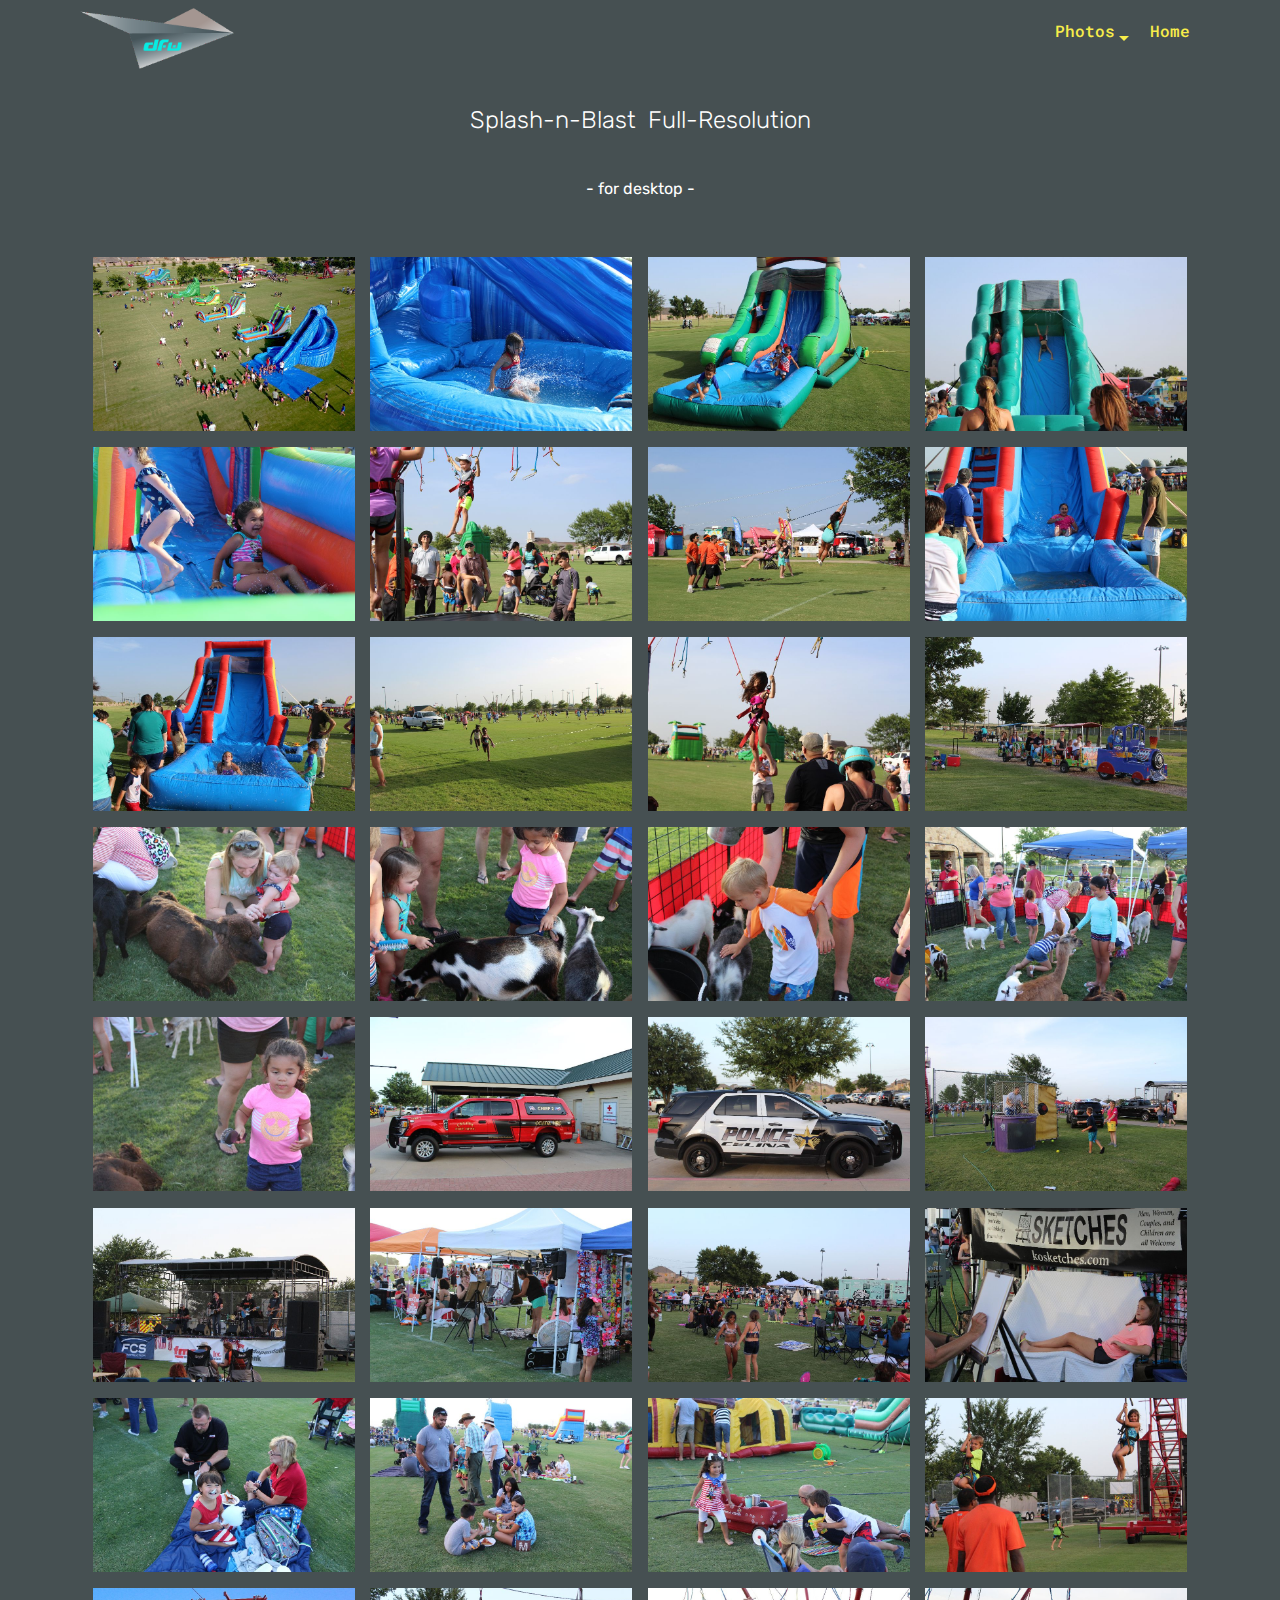
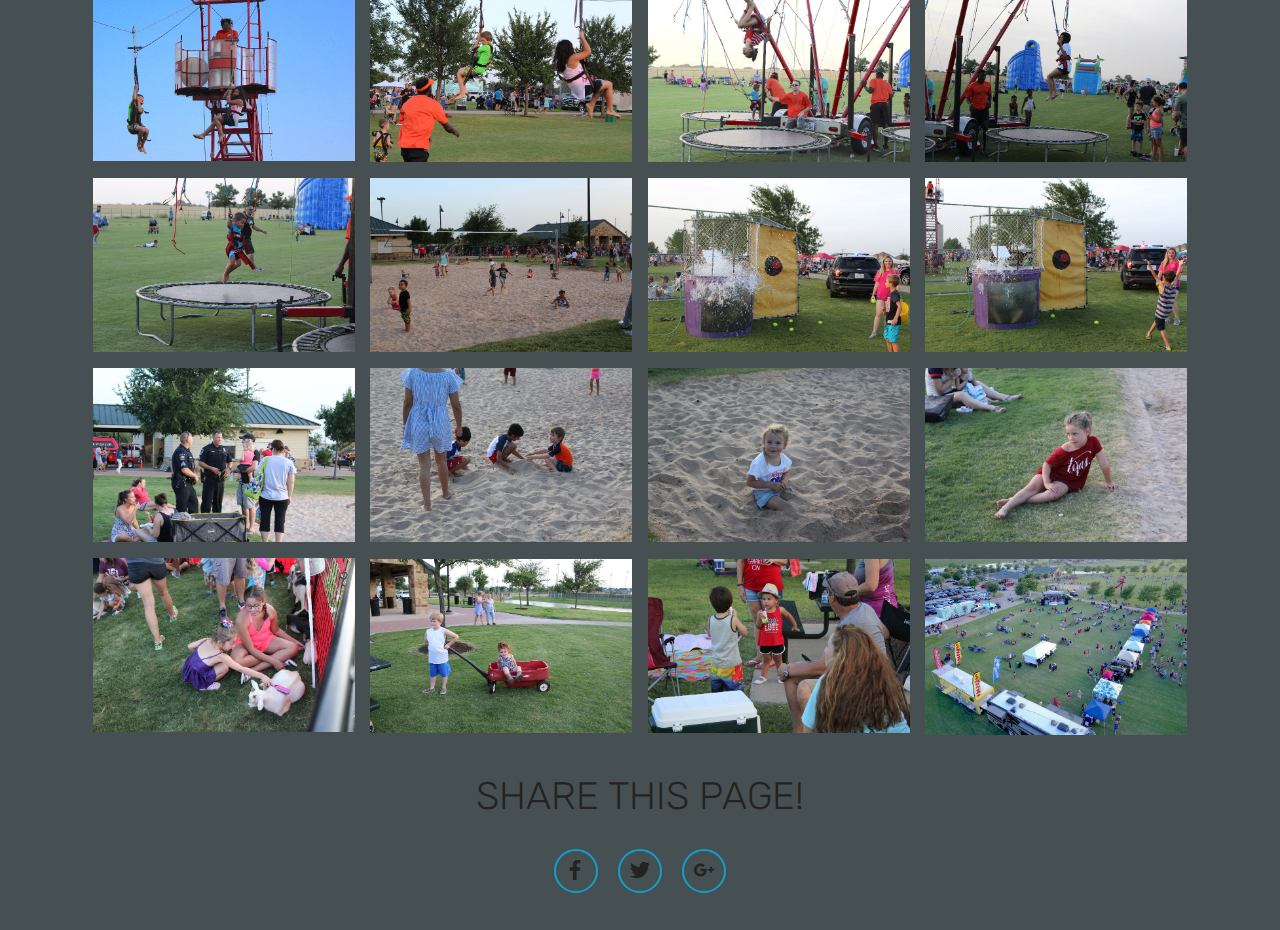
==== commit dda5f9e5: "create github pages" ====
--- a/gallery.html
+++ b/gallery.html
@@ -30,7 +30,7 @@
 
     
 
-    <nav class="navbar navbar-expand beta-menu navbar-dropdown align-items-center navbar-toggleable-sm">
+    <nav class="navbar navbar-expand beta-menu navbar-dropdown align-items-center navbar-toggleable-sm bg-color transparent">
         <button class="navbar-toggler navbar-toggler-right" type="button" data-toggle="collapse" data-target="#navbarSupportedContent" aria-controls="navbarSupportedContent" aria-expanded="false" aria-label="Toggle navigation">
             <div class="hamburger">
                 <span></span>
@@ -42,9 +42,9 @@
         <div class="menu-logo">
             <div class="navbar-brand">
                 <span class="navbar-logo">
-                    <a href="https://mobirise.com">
-                        <img src="assets/images/dfw-skyview-446x176.png" alt="Mobirise" title="" style="height: 3.8rem;">
-                    </a>
+                    
+                        <a href="https://dfwskyview.com" target="_blank"><img src="assets/images/dfw-skyview-446x176.png" alt="Mobirise" title="" style="height: 3.8rem;"></a>
+                    
                 </span>
                 
             </div>
@@ -52,13 +52,13 @@
         <div class="collapse navbar-collapse" id="navbarSupportedContent">
             <ul class="navbar-nav nav-dropdown nav-right" data-app-modern-menu="true"><li class="nav-item">
                     <a class="nav-link link text-success display-4" href="https://mobirise.com"></a>
-                </li><li class="nav-item dropdown open"><a class="nav-link link text-success dropdown-toggle display-4" href="index.html#wowslider-1v" aria-expanded="true" data-toggle="dropdown-submenu"><p>Photos</p></a><div class="dropdown-menu"><a class="text-success dropdown-item display-4" href="index.html#wowslider-1v" aria-expanded="true">Slides&nbsp;</a><a class="text-success dropdown-item display-4" href="index.html#gallery1-2h" aria-expanded="true">Samples</a><a class="text-success dropdown-item display-4" href="gallery.html#gallery3-2a" aria-expanded="true">Gallery</a><a class="text-success dropdown-item display-4" href="https://celinasafety2018.dfwskyview.com/cf_data/CelinaSafety_Samples.zip" aria-expanded="false"><span class="mbri-download mbr-iconfont mbr-iconfont-btn"></span>Archive</a></div></li><li class="nav-item"><a class="nav-link link text-success display-4" href="index.html" aria-expanded="true"><p>Home</p></a></li></ul>
+                </li><li class="nav-item dropdown open"><a class="nav-link link text-success dropdown-toggle display-4" href="index.html#wowslider-1v" aria-expanded="true" data-toggle="dropdown-submenu"><p>Photos</p></a><div class="dropdown-menu"><a class="text-success dropdown-item display-4" href="index.html#wowslider-1v" aria-expanded="true">Slides&nbsp;</a><a class="text-success dropdown-item display-4" href="index.html#gallery1-2h" aria-expanded="true">Samples</a><a class="text-success dropdown-item display-4" href="gallery.html#gallery3-2a" aria-expanded="true" target="_blank">Gallery</a><a class="text-success dropdown-item display-4" href="https://celinasplash2018.dfwskyview.com/sb_data/CelinaSplash18Full.zip" aria-expanded="false" target="_blank"><span class="mbri-download mbr-iconfont mbr-iconfont-btn"></span>Archive</a></div></li><li class="nav-item"><a class="nav-link link text-success display-4" href="index.html" aria-expanded="true"><p>Home</p></a></li></ul>
             
         </div>
     </nav>
 </section>
 
-<section class="engine"><a href="https://mobirise.ws/q">offline website builder download</a></section><section class="mbr-section content5 cid-qUtN7mh4sR" id="content5-29">
+<section class="engine"><a href="https://mobirise.ws/m">drag and drop site creator</a></section><section class="mbr-section content5 cid-qUtN7mh4sR" id="content5-29">
 
     
 
@@ -68,8 +68,8 @@
         <div class="media-container-row">
             <div class="title col-12 col-md-8">
                 
-                <h3 class="mbr-section-subtitle align-center mbr-light mbr-white pb-3 mbr-fonts-style display-5"><p>Splash and Blast Full Gallery</p></h3>
-                <p class="mbr-text align-center mbr-white pb-3 mbr-fonts-style display-7">( for wifi+ )</p>
+                <h3 class="mbr-section-subtitle align-center mbr-light mbr-white pb-3 mbr-fonts-style display-5"><p>Splash-n-Blast &nbsp;Full-Resolution</p></h3>
+                <p class="mbr-text align-center mbr-white pb-3 mbr-fonts-style display-7">- for desktop -</p>
                 
             </div>
         </div>
@@ -81,35 +81,7 @@
     
 
     <div class="container">
-        <div><!-- Filter --><!-- Gallery --><div class="mbr-gallery-row"><div class="mbr-gallery-layout-default"><div><div><div class="mbr-gallery-item mbr-gallery-item--p1" data-video-url="false" data-tags="Awesome"><div href="#lb-gallery3-2a" data-slide-to="0" data-toggle="modal"><img src="assets/images/celinacoverwideb-800x533.jpg" alt=""><span class="icon-focus"></span></div></div><div class="mbr-gallery-item mbr-gallery-item--p1" data-video-url="false" data-tags="Awesome"><div href="#lb-gallery3-2a" data-slide-to="1" data-toggle="modal"><img src="assets/images/dji-0857b-800x532.jpg" alt=""><span class="icon-focus"></span></div></div><div class="mbr-gallery-item mbr-gallery-item--p1" data-video-url="false" data-tags="Awesome"><div href="#lb-gallery3-2a" data-slide-to="2" data-toggle="modal"><img src="assets/images/dji-0898b-800x533.jpg" alt=""><span class="icon-focus"></span></div></div><div class="mbr-gallery-item mbr-gallery-item--p1" data-video-url="false" data-tags="Awesome"><div href="#lb-gallery3-2a" data-slide-to="3" data-toggle="modal"><img src="assets/images/dji-0885b-800x533.jpg" alt=""><span class="icon-focus"></span></div></div></div></div><div class="clearfix"></div></div></div><!-- Lightbox --><div data-app-prevent-settings="" class="mbr-slider modal fade carousel slide" tabindex="-1" data-keyboard="true" data-interval="false" id="lb-gallery3-2a"><div class="modal-dialog"><div class="modal-content"><div class="modal-body"><div class="carousel-inner"><div class="carousel-item"><img src="assets/images/celinacoverwideb.jpg" alt=""></div><div class="carousel-item"><img src="assets/images/dji-0857b.jpg" alt=""></div><div class="carousel-item"><img src="assets/images/dji-0898b.jpg" alt=""></div><div class="carousel-item active"><img src="assets/images/dji-0885b.jpg" alt=""></div></div><a class="carousel-control carousel-control-prev" role="button" data-slide="prev" href="#lb-gallery3-2a"><span class="mbri-left mbr-iconfont" aria-hidden="true"></span><span class="sr-only">Previous</span></a><a class="carousel-control carousel-control-next" role="button" data-slide="next" href="#lb-gallery3-2a"><span class="mbri-right mbr-iconfont" aria-hidden="true"></span><span class="sr-only">Next</span></a><a class="close" href="#" role="button" data-dismiss="modal"><span class="sr-only">Close</span></a></div></div></div></div></div>
-    </div>
-
-</section>
-
-<section class="mbr-section content5 cid-qUx0OJcMNU" id="content5-2s">
-
-    
-
-    
-
-    <div class="container">
-        <div class="media-container-row">
-            <div class="title col-12 col-md-8">
-                
-                <h3 class="mbr-section-subtitle align-center mbr-light mbr-white pb-3 mbr-fonts-style display-5">Fireworks Gallery</h3>
-                
-                
-            </div>
-        </div>
-    </div>
-</section>
-
-<section class="mbr-gallery mbr-slider-carousel cid-qUuWyjseOY" id="gallery3-2i">
-
-    
-
-    <div class="container">
-        <div><!-- Filter --><!-- Gallery --><div class="mbr-gallery-row"><div class="mbr-gallery-layout-default"><div><div><div class="mbr-gallery-item mbr-gallery-item--p1" data-video-url="false" data-tags="Responsive"><div href="#lb-gallery3-2i" data-slide-to="0" data-toggle="modal"><img src="assets/images/img-1866-800x533.jpg" alt=""><span class="icon-focus"></span></div></div><div class="mbr-gallery-item mbr-gallery-item--p1" data-video-url="false" data-tags="Creative"><div href="#lb-gallery3-2i" data-slide-to="1" data-toggle="modal"><img src="assets/images/img-1875-800x533.jpg" alt=""><span class="icon-focus"></span></div></div><div class="mbr-gallery-item mbr-gallery-item--p1" data-video-url="false" data-tags="Animated"><div href="#lb-gallery3-2i" data-slide-to="2" data-toggle="modal"><img src="assets/images/img-1899-800x533.jpg" alt=""><span class="icon-focus"></span></div></div><div class="mbr-gallery-item mbr-gallery-item--p1" data-video-url="false" data-tags="Animated"><div href="#lb-gallery3-2i" data-slide-to="3" data-toggle="modal"><img src="assets/images/dji-0925b-800x533.jpg" alt=""><span class="icon-focus"></span></div></div></div></div><div class="clearfix"></div></div></div><!-- Lightbox --><div data-app-prevent-settings="" class="mbr-slider modal fade carousel slide" tabindex="-1" data-keyboard="true" data-interval="false" id="lb-gallery3-2i"><div class="modal-dialog"><div class="modal-content"><div class="modal-body"><div class="carousel-inner"><div class="carousel-item"><img src="assets/images/img-1866.jpg" alt=""></div><div class="carousel-item"><img src="assets/images/img-1875.jpg" alt=""></div><div class="carousel-item active"><img src="assets/images/img-1899.jpg" alt=""></div><div class="carousel-item"><img src="assets/images/dji-0925b.jpg" alt=""></div></div><a class="carousel-control carousel-control-prev" role="button" data-slide="prev" href="#lb-gallery3-2i"><span class="mbri-left mbr-iconfont" aria-hidden="true"></span><span class="sr-only">Previous</span></a><a class="carousel-control carousel-control-next" role="button" data-slide="next" href="#lb-gallery3-2i"><span class="mbri-right mbr-iconfont" aria-hidden="true"></span><span class="sr-only">Next</span></a><a class="close" href="#" role="button" data-dismiss="modal"><span class="sr-only">Close</span></a></div></div></div></div></div>
+        <div><!-- Filter --><!-- Gallery --><div class="mbr-gallery-row"><div class="mbr-gallery-layout-default"><div><div><div class="mbr-gallery-item mbr-gallery-item--p1" data-video-url="false" data-tags="Awesome"><div href="#lb-gallery3-2a" data-slide-to="0" data-toggle="modal"><img src="assets/images/dji-52-800x533.jpg" alt=""><span class="icon-focus"></span></div></div><div class="mbr-gallery-item mbr-gallery-item--p1" data-video-url="false" data-tags="Awesome"><div href="#lb-gallery3-2a" data-slide-to="1" data-toggle="modal"><img src="assets/images/img-2018-800x533.jpg" alt=""><span class="icon-focus"></span></div></div><div class="mbr-gallery-item mbr-gallery-item--p1" data-video-url="false" data-tags="Awesome"><div href="#lb-gallery3-2a" data-slide-to="2" data-toggle="modal"><img src="assets/images/img-2062-800x533.jpg" alt=""><span class="icon-focus"></span></div></div><div class="mbr-gallery-item mbr-gallery-item--p1" data-video-url="false" data-tags="Awesome"><div href="#lb-gallery3-2a" data-slide-to="3" data-toggle="modal"><img src="assets/images/img-2124-800x533.jpg" alt=""><span class="icon-focus"></span></div></div><div class="mbr-gallery-item mbr-gallery-item--p1" data-video-url="false" data-tags="Awesome"><div href="#lb-gallery3-2a" data-slide-to="4" data-toggle="modal"><img src="assets/images/img-2020-800x533.jpg" alt=""><span class="icon-focus"></span></div></div><div class="mbr-gallery-item mbr-gallery-item--p1" data-video-url="false" data-tags="Awesome"><div href="#lb-gallery3-2a" data-slide-to="5" data-toggle="modal"><img src="assets/images/img-2005-800x533.jpg" alt=""><span class="icon-focus"></span></div></div><div class="mbr-gallery-item mbr-gallery-item--p1" data-video-url="false" data-tags="Awesome"><div href="#lb-gallery3-2a" data-slide-to="6" data-toggle="modal"><img src="assets/images/img-1998-800x533.jpg" alt=""><span class="icon-focus"></span></div></div><div class="mbr-gallery-item mbr-gallery-item--p1" data-video-url="false" data-tags="Awesome"><div href="#lb-gallery3-2a" data-slide-to="7" data-toggle="modal"><img src="assets/images/img-2140-800x533.jpg" alt=""><span class="icon-focus"></span></div></div><div class="mbr-gallery-item mbr-gallery-item--p1" data-video-url="false" data-tags="Awesome"><div href="#lb-gallery3-2a" data-slide-to="8" data-toggle="modal"><img src="assets/images/img-2146-800x533.jpg" alt=""><span class="icon-focus"></span></div></div><div class="mbr-gallery-item mbr-gallery-item--p1" data-video-url="false" data-tags="Awesome"><div href="#lb-gallery3-2a" data-slide-to="9" data-toggle="modal"><img src="assets/images/img-2176-800x533.jpg" alt=""><span class="icon-focus"></span></div></div><div class="mbr-gallery-item mbr-gallery-item--p1" data-video-url="false" data-tags="Awesome"><div href="#lb-gallery3-2a" data-slide-to="10" data-toggle="modal"><img src="assets/images/img-2194-800x533.jpg" alt=""><span class="icon-focus"></span></div></div><div class="mbr-gallery-item mbr-gallery-item--p1" data-video-url="false" data-tags="Awesome"><div href="#lb-gallery3-2a" data-slide-to="11" data-toggle="modal"><img src="assets/images/img-2216-800x533.jpg" alt=""><span class="icon-focus"></span></div></div><div class="mbr-gallery-item mbr-gallery-item--p1" data-video-url="false" data-tags="Awesome"><div href="#lb-gallery3-2a" data-slide-to="12" data-toggle="modal"><img src="assets/images/img-2220-800x533.jpg" alt=""><span class="icon-focus"></span></div></div><div class="mbr-gallery-item mbr-gallery-item--p1" data-video-url="false" data-tags="Awesome"><div href="#lb-gallery3-2a" data-slide-to="13" data-toggle="modal"><img src="assets/images/img-2223-800x533.jpg" alt=""><span class="icon-focus"></span></div></div><div class="mbr-gallery-item mbr-gallery-item--p1" data-video-url="false" data-tags="Awesome"><div href="#lb-gallery3-2a" data-slide-to="14" data-toggle="modal"><img src="assets/images/img-2229-800x533.jpg" alt=""><span class="icon-focus"></span></div></div><div class="mbr-gallery-item mbr-gallery-item--p1" data-video-url="false" data-tags="Awesome"><div href="#lb-gallery3-2a" data-slide-to="15" data-toggle="modal"><img src="assets/images/img-2241-800x533.jpg" alt=""><span class="icon-focus"></span></div></div><div class="mbr-gallery-item mbr-gallery-item--p1" data-video-url="false" data-tags="Awesome"><div href="#lb-gallery3-2a" data-slide-to="16" data-toggle="modal"><img src="assets/images/img-2245-800x533.jpg" alt=""><span class="icon-focus"></span></div></div><div class="mbr-gallery-item mbr-gallery-item--p1" data-video-url="false" data-tags="Awesome"><div href="#lb-gallery3-2a" data-slide-to="17" data-toggle="modal"><img src="assets/images/img-2267-800x533.jpg" alt=""><span class="icon-focus"></span></div></div><div class="mbr-gallery-item mbr-gallery-item--p1" data-video-url="false" data-tags="Awesome"><div href="#lb-gallery3-2a" data-slide-to="18" data-toggle="modal"><img src="assets/images/img-2270-800x533.jpg" alt=""><span class="icon-focus"></span></div></div><div class="mbr-gallery-item mbr-gallery-item--p1" data-video-url="false" data-tags="Awesome"><div href="#lb-gallery3-2a" data-slide-to="19" data-toggle="modal"><img src="assets/images/img-2278-800x533.jpg" alt=""><span class="icon-focus"></span></div></div><div class="mbr-gallery-item mbr-gallery-item--p1" data-video-url="false" data-tags="Awesome"><div href="#lb-gallery3-2a" data-slide-to="20" data-toggle="modal"><img src="assets/images/img-2294-800x533.jpg" alt=""><span class="icon-focus"></span></div></div><div class="mbr-gallery-item mbr-gallery-item--p1" data-video-url="false" data-tags="Awesome"><div href="#lb-gallery3-2a" data-slide-to="21" data-toggle="modal"><img src="assets/images/img-2301-800x533.jpg" alt=""><span class="icon-focus"></span></div></div><div class="mbr-gallery-item mbr-gallery-item--p1" data-video-url="false" data-tags="Awesome"><div href="#lb-gallery3-2a" data-slide-to="22" data-toggle="modal"><img src="assets/images/img-2304-800x533.jpg" alt=""><span class="icon-focus"></span></div></div><div class="mbr-gallery-item mbr-gallery-item--p1" data-video-url="false" data-tags="Awesome"><div href="#lb-gallery3-2a" data-slide-to="23" data-toggle="modal"><img src="assets/images/img-2310-800x533.jpg" alt=""><span class="icon-focus"></span></div></div><div class="mbr-gallery-item mbr-gallery-item--p1" data-video-url="false" data-tags="Awesome"><div href="#lb-gallery3-2a" data-slide-to="24" data-toggle="modal"><img src="assets/images/img-2324-800x533.jpg" alt=""><span class="icon-focus"></span></div></div><div class="mbr-gallery-item mbr-gallery-item--p1" data-video-url="false" data-tags="Awesome"><div href="#lb-gallery3-2a" data-slide-to="25" data-toggle="modal"><img src="assets/images/img-2328-800x533.jpg" alt=""><span class="icon-focus"></span></div></div><div class="mbr-gallery-item mbr-gallery-item--p1" data-video-url="false" data-tags="Awesome"><div href="#lb-gallery3-2a" data-slide-to="26" data-toggle="modal"><img src="assets/images/img-2334-800x533.jpg" alt=""><span class="icon-focus"></span></div></div><div class="mbr-gallery-item mbr-gallery-item--p1" data-video-url="false" data-tags="Awesome"><div href="#lb-gallery3-2a" data-slide-to="27" data-toggle="modal"><img src="assets/images/img-2352-800x533.jpg" alt=""><span class="icon-focus"></span></div></div><div class="mbr-gallery-item mbr-gallery-item--p1" data-video-url="false" data-tags="Awesome"><div href="#lb-gallery3-2a" data-slide-to="28" data-toggle="modal"><img src="assets/images/img-2357zm-800x531.jpg" alt=""><span class="icon-focus"></span></div></div><div class="mbr-gallery-item mbr-gallery-item--p1" data-video-url="false" data-tags="Awesome"><div href="#lb-gallery3-2a" data-slide-to="29" data-toggle="modal"><img src="assets/images/img-2359-800x533.jpg" alt=""><span class="icon-focus"></span></div></div><div class="mbr-gallery-item mbr-gallery-item--p1" data-video-url="false" data-tags="Awesome"><div href="#lb-gallery3-2a" data-slide-to="30" data-toggle="modal"><img src="assets/images/img-2369cl-800x533.jpg" alt=""><span class="icon-focus"></span></div></div><div class="mbr-gallery-item mbr-gallery-item--p1" data-video-url="false" data-tags="Awesome"><div href="#lb-gallery3-2a" data-slide-to="31" data-toggle="modal"><img src="assets/images/img-2372-800x533.jpg" alt=""><span class="icon-focus"></span></div></div><div class="mbr-gallery-item mbr-gallery-item--p1" data-video-url="false" data-tags="Awesome"><div href="#lb-gallery3-2a" data-slide-to="32" data-toggle="modal"><img src="assets/images/img-2381-800x533.jpg" alt=""><span class="icon-focus"></span></div></div><div class="mbr-gallery-item mbr-gallery-item--p1" data-video-url="false" data-tags="Awesome"><div href="#lb-gallery3-2a" data-slide-to="33" data-toggle="modal"><img src="assets/images/img-2398-800x533.jpg" alt=""><span class="icon-focus"></span></div></div><div class="mbr-gallery-item mbr-gallery-item--p1" data-video-url="false" data-tags="Awesome"><div href="#lb-gallery3-2a" data-slide-to="34" data-toggle="modal"><img src="assets/images/img-2411-800x533.jpg" alt=""><span class="icon-focus"></span></div></div><div class="mbr-gallery-item mbr-gallery-item--p1" data-video-url="false" data-tags="Awesome"><div href="#lb-gallery3-2a" data-slide-to="35" data-toggle="modal"><img src="assets/images/img-2429-800x533.jpg" alt=""><span class="icon-focus"></span></div></div><div class="mbr-gallery-item mbr-gallery-item--p1" data-video-url="false" data-tags="Awesome"><div href="#lb-gallery3-2a" data-slide-to="36" data-toggle="modal"><img src="assets/images/img-2433-800x533.jpg" alt=""><span class="icon-focus"></span></div></div><div class="mbr-gallery-item mbr-gallery-item--p1" data-video-url="false" data-tags="Awesome"><div href="#lb-gallery3-2a" data-slide-to="37" data-toggle="modal"><img src="assets/images/img-2443-800x533.jpg" alt=""><span class="icon-focus"></span></div></div><div class="mbr-gallery-item mbr-gallery-item--p1" data-video-url="false" data-tags="Awesome"><div href="#lb-gallery3-2a" data-slide-to="38" data-toggle="modal"><img src="assets/images/img-2446-800x533.jpg" alt=""><span class="icon-focus"></span></div></div><div class="mbr-gallery-item mbr-gallery-item--p1" data-video-url="false" data-tags="Awesome"><div href="#lb-gallery3-2a" data-slide-to="39" data-toggle="modal"><img src="assets/images/img-2449-800x533.jpg" alt=""><span class="icon-focus"></span></div></div><div class="mbr-gallery-item mbr-gallery-item--p1" data-video-url="false" data-tags="Awesome"><div href="#lb-gallery3-2a" data-slide-to="40" data-toggle="modal"><img src="assets/images/img-2457-800x533.jpg" alt=""><span class="icon-focus"></span></div></div><div class="mbr-gallery-item mbr-gallery-item--p1" data-video-url="false" data-tags="Awesome"><div href="#lb-gallery3-2a" data-slide-to="41" data-toggle="modal"><img src="assets/images/img-2464cln-800x533.jpg" alt=""><span class="icon-focus"></span></div></div><div class="mbr-gallery-item mbr-gallery-item--p1" data-video-url="false" data-tags="Awesome"><div href="#lb-gallery3-2a" data-slide-to="42" data-toggle="modal"><img src="assets/images/img-2471-800x533.jpg" alt=""><span class="icon-focus"></span></div></div><div class="mbr-gallery-item mbr-gallery-item--p1" data-video-url="false" data-tags="Awesome"><div href="#lb-gallery3-2a" data-slide-to="43" data-toggle="modal"><img src="assets/images/dji-92-800x538.jpg" alt=""><span class="icon-focus"></span></div></div></div></div><div class="clearfix"></div></div></div><!-- Lightbox --><div data-app-prevent-settings="" class="mbr-slider modal fade carousel slide" tabindex="-1" data-keyboard="true" data-interval="false" id="lb-gallery3-2a"><div class="modal-dialog"><div class="modal-content"><div class="modal-body"><div class="carousel-inner"><div class="carousel-item active"><img src="assets/images/dji-52.jpg" alt=""></div><div class="carousel-item"><img src="assets/images/img-2018.jpg" alt=""></div><div class="carousel-item"><img src="assets/images/img-2062.jpg" alt=""></div><div class="carousel-item"><img src="assets/images/img-2124.jpg" alt=""></div><div class="carousel-item"><img src="assets/images/img-2020.jpg" alt=""></div><div class="carousel-item"><img src="assets/images/img-2005.jpg" alt=""></div><div class="carousel-item"><img src="assets/images/img-1998.jpg" alt=""></div><div class="carousel-item"><img src="assets/images/img-2140.jpg" alt=""></div><div class="carousel-item"><img src="assets/images/img-2146.jpg" alt=""></div><div class="carousel-item"><img src="assets/images/img-2176.jpg" alt=""></div><div class="carousel-item"><img src="assets/images/img-2194.jpg" alt=""></div><div class="carousel-item"><img src="assets/images/img-2216.jpg" alt=""></div><div class="carousel-item"><img src="assets/images/img-2220.jpg" alt=""></div><div class="carousel-item"><img src="assets/images/img-2223.jpg" alt=""></div><div class="carousel-item"><img src="assets/images/img-2229.jpg" alt=""></div><div class="carousel-item"><img src="assets/images/img-2241.jpg" alt=""></div><div class="carousel-item"><img src="assets/images/img-2245.jpg" alt=""></div><div class="carousel-item"><img src="assets/images/img-2267.jpg" alt=""></div><div class="carousel-item"><img src="assets/images/img-2270.jpg" alt=""></div><div class="carousel-item"><img src="assets/images/img-2278.jpg" alt=""></div><div class="carousel-item"><img src="assets/images/img-2294.jpg" alt=""></div><div class="carousel-item"><img src="assets/images/img-2301.jpg" alt=""></div><div class="carousel-item"><img src="assets/images/img-2304.jpg" alt=""></div><div class="carousel-item"><img src="assets/images/img-2310.jpg" alt=""></div><div class="carousel-item"><img src="assets/images/img-2324.jpg" alt=""></div><div class="carousel-item"><img src="assets/images/img-2328.jpg" alt=""></div><div class="carousel-item"><img src="assets/images/img-2334.jpg" alt=""></div><div class="carousel-item"><img src="assets/images/img-2352.jpg" alt=""></div><div class="carousel-item"><img src="assets/images/img-2357zm.jpg" alt=""></div><div class="carousel-item"><img src="assets/images/img-2359.jpg" alt=""></div><div class="carousel-item"><img src="assets/images/img-2369cl.jpg" alt=""></div><div class="carousel-item"><img src="assets/images/img-2372.jpg" alt=""></div><div class="carousel-item"><img src="assets/images/img-2381.jpg" alt=""></div><div class="carousel-item"><img src="assets/images/img-2398.jpg" alt=""></div><div class="carousel-item"><img src="assets/images/img-2411.jpg" alt=""></div><div class="carousel-item"><img src="assets/images/img-2429.jpg" alt=""></div><div class="carousel-item"><img src="assets/images/img-2433.jpg" alt=""></div><div class="carousel-item"><img src="assets/images/img-2443.jpg" alt=""></div><div class="carousel-item"><img src="assets/images/img-2446.jpg" alt=""></div><div class="carousel-item"><img src="assets/images/img-2449.jpg" alt=""></div><div class="carousel-item"><img src="assets/images/img-2457.jpg" alt=""></div><div class="carousel-item"><img src="assets/images/img-2464cln.jpg" alt=""></div><div class="carousel-item"><img src="assets/images/img-2471.jpg" alt=""></div><div class="carousel-item"><img src="assets/images/dji-92.jpg" alt=""></div></div><a class="carousel-control carousel-control-prev" role="button" data-slide="prev" href="#lb-gallery3-2a"><span class="mbri-left mbr-iconfont" aria-hidden="true"></span><span class="sr-only">Previous</span></a><a class="carousel-control carousel-control-next" role="button" data-slide="next" href="#lb-gallery3-2a"><span class="mbri-right mbr-iconfont" aria-hidden="true"></span><span class="sr-only">Next</span></a><a class="close" href="#" role="button" data-dismiss="modal"><span class="sr-only">Close</span></a></div></div></div></div></div>
     </div>
 
 </section>
--- a/assets/mobirise/css/mbr-additional.css
+++ b/assets/mobirise/css/mbr-additional.css
@@ -1438,19 +1438,14 @@
   -webkit-transition: 0.2s background ease-in-out;
   transition: 0.2s background ease-in-out;
 }
-.cid-qUx0OJcMNU {
-  padding-top: 60px;
-  padding-bottom: 15px;
-  background-color: #465052;
-}
 .cid-qUtZEJCYZ1 .navbar {
-  background: #465052;
+  background: #767676;
   transition: none;
   min-height: 77px;
   padding: .5rem 0;
 }
 .cid-qUtZEJCYZ1 .navbar-dropdown.bg-color.transparent.opened {
-  background: #465052;
+  background: #767676;
 }
 .cid-qUtZEJCYZ1 a {
   font-style: normal;
@@ -1534,7 +1529,7 @@
   padding-bottom: 0;
 }
 .cid-qUtZEJCYZ1 .dropdown .dropdown-menu {
-  background: #465052;
+  background: #767676;
   display: none;
   position: absolute;
   min-width: 5rem;
@@ -1605,7 +1600,7 @@
   width: 30px;
   height: 2px;
   border-right: 5px;
-  background-color: #c4bc3b;
+  background-color: #f7ed4a;
 }
 .cid-qUtZEJCYZ1 button.navbar-toggler .hamburger span:nth-child(1) {
   top: 0;
@@ -1830,67 +1825,7 @@
 }
 .cid-qUtZEJCYZ1 .nav-link:hover,
 .cid-qUtZEJCYZ1 .dropdown-item:hover {
-  color: #767676 !important;
-}
-.cid-qUuWyjseOY {
-  padding-top: 15px;
-  padding-bottom: 0px;
-  background-color: #465052;
-}
-.cid-qUuWyjseOY .mbr-slider .carousel-control {
-  background: #1b1b1b;
-}
-.cid-qUuWyjseOY .mbr-slider .carousel-control-prev {
-  left: 0;
-  margin-left: 2.5rem;
-}
-.cid-qUuWyjseOY .mbr-slider .carousel-control-next {
-  right: 0;
-  margin-right: 2.5rem;
-}
-.cid-qUuWyjseOY .mbr-slider .modal-body .close {
-  background: #1b1b1b;
-}
-.cid-qUuWyjseOY .mbr-gallery-item > div::before {
-  content: '';
-  position: absolute;
-  left: 0;
-  top: 0;
-  width: 100%;
-  height: 100%;
-  background: #554346;
-  opacity: 0;
-  -webkit-transition: 0.2s opacity ease-in-out;
-  transition: 0.2s opacity ease-in-out;
-}
-.cid-qUuWyjseOY .mbr-gallery-item > div:hover .mbr-gallery-title::before {
-  background: transparent !important;
-}
-.cid-qUuWyjseOY .mbr-gallery-item > div:hover:before {
-  opacity: 0.7 !important;
-}
-.cid-qUuWyjseOY .mbr-gallery-title {
-  font-size: .9em;
-  position: absolute;
-  display: block;
-  width: 100%;
-  bottom: 0;
-  padding: 1rem;
-  color: #fff;
-  z-index: 2;
-}
-.cid-qUuWyjseOY .mbr-gallery-title:before {
-  content: " ";
-  width: 100%;
-  height: 100%;
-  top: 0;
-  left: 0;
-  z-index: -1;
-  position: absolute;
-  background: #554346 !important;
-  opacity: 0.7;
-  -webkit-transition: 0.2s background ease-in-out;
-  transition: 0.2s background ease-in-out;
+  color: #ffffff !important;
 }
 .cid-qUtN7oRPjJ {
   padding-top: 30px;
@@ -1916,7 +1851,7 @@
   }
 }
 .cid-qU91rZCwL6 {
-  background-image: url("../../../assets/images/mbr-1620x1080.jpg");
+  background-image: url("../../../assets/images/dji-52-2000x1500.jpg");
 }
 .cid-qU91rZCwL6 .mbr-media span {
   font-size: 48px;
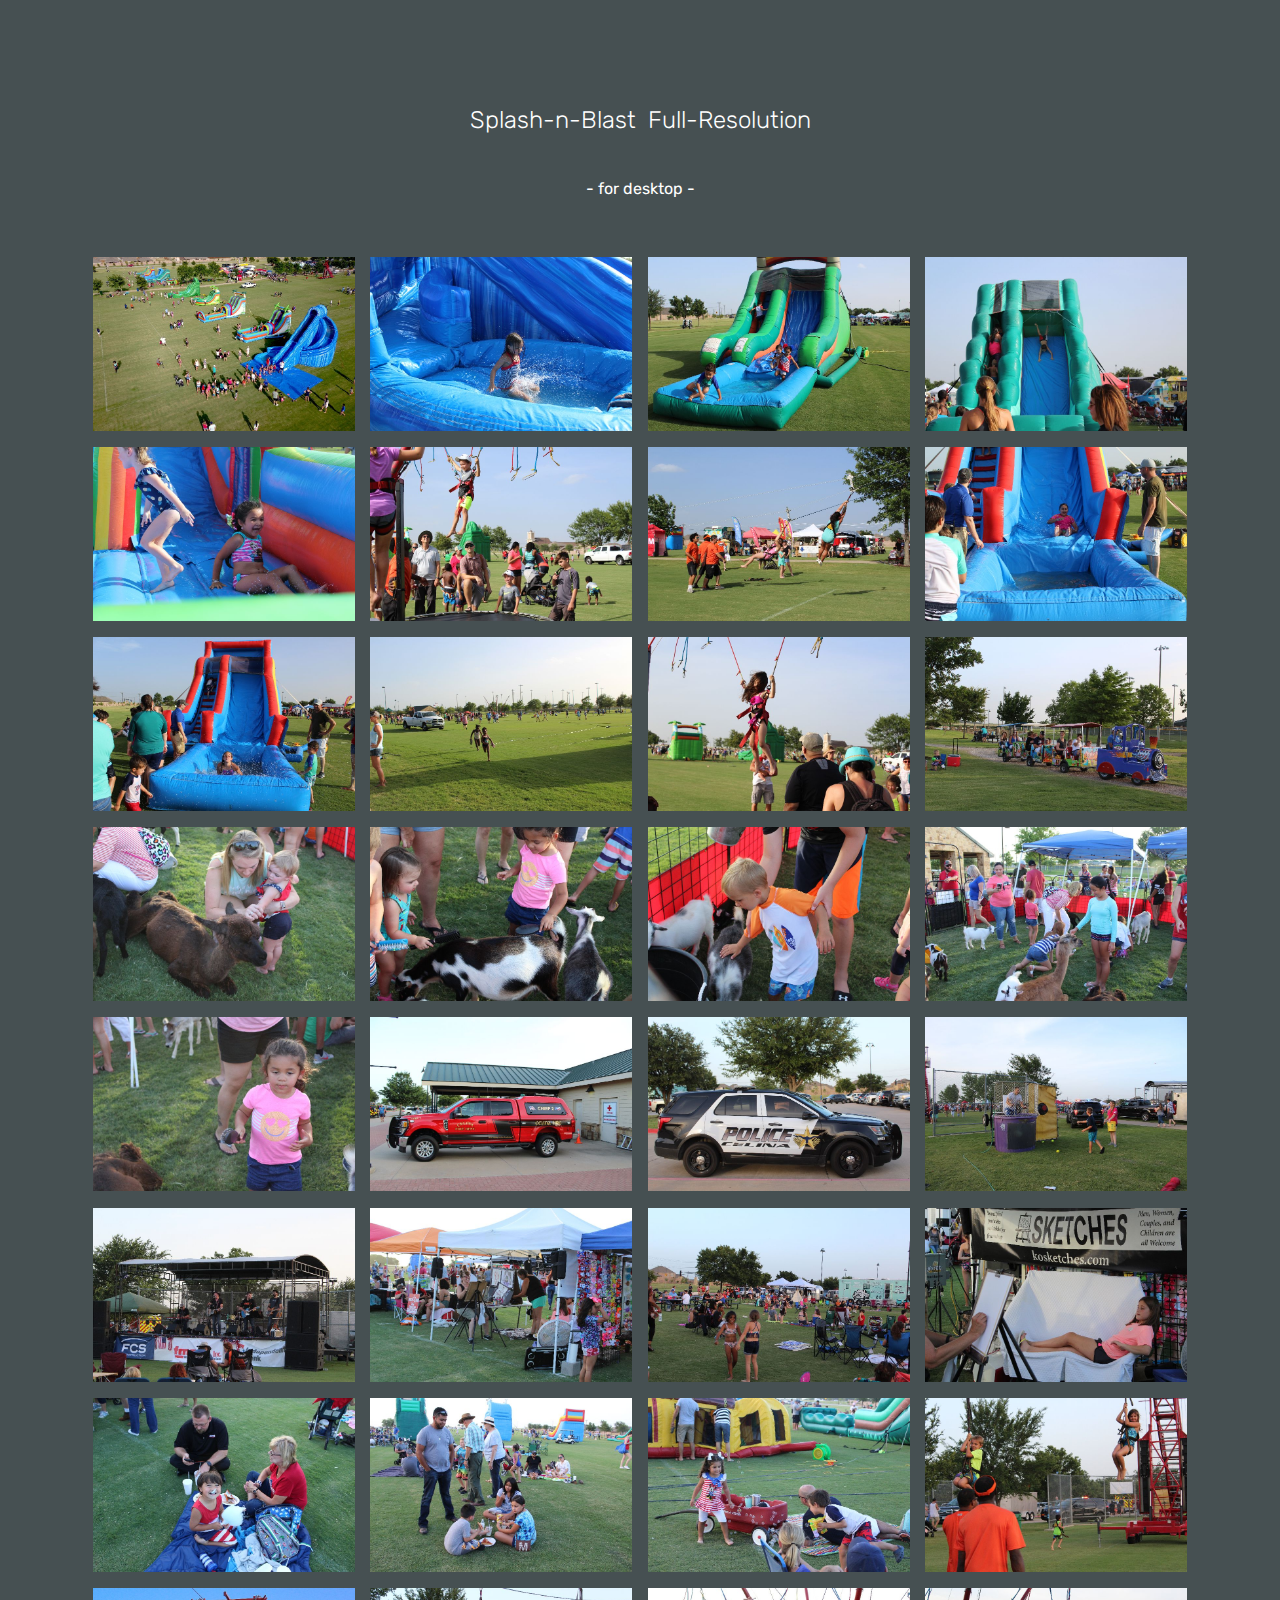
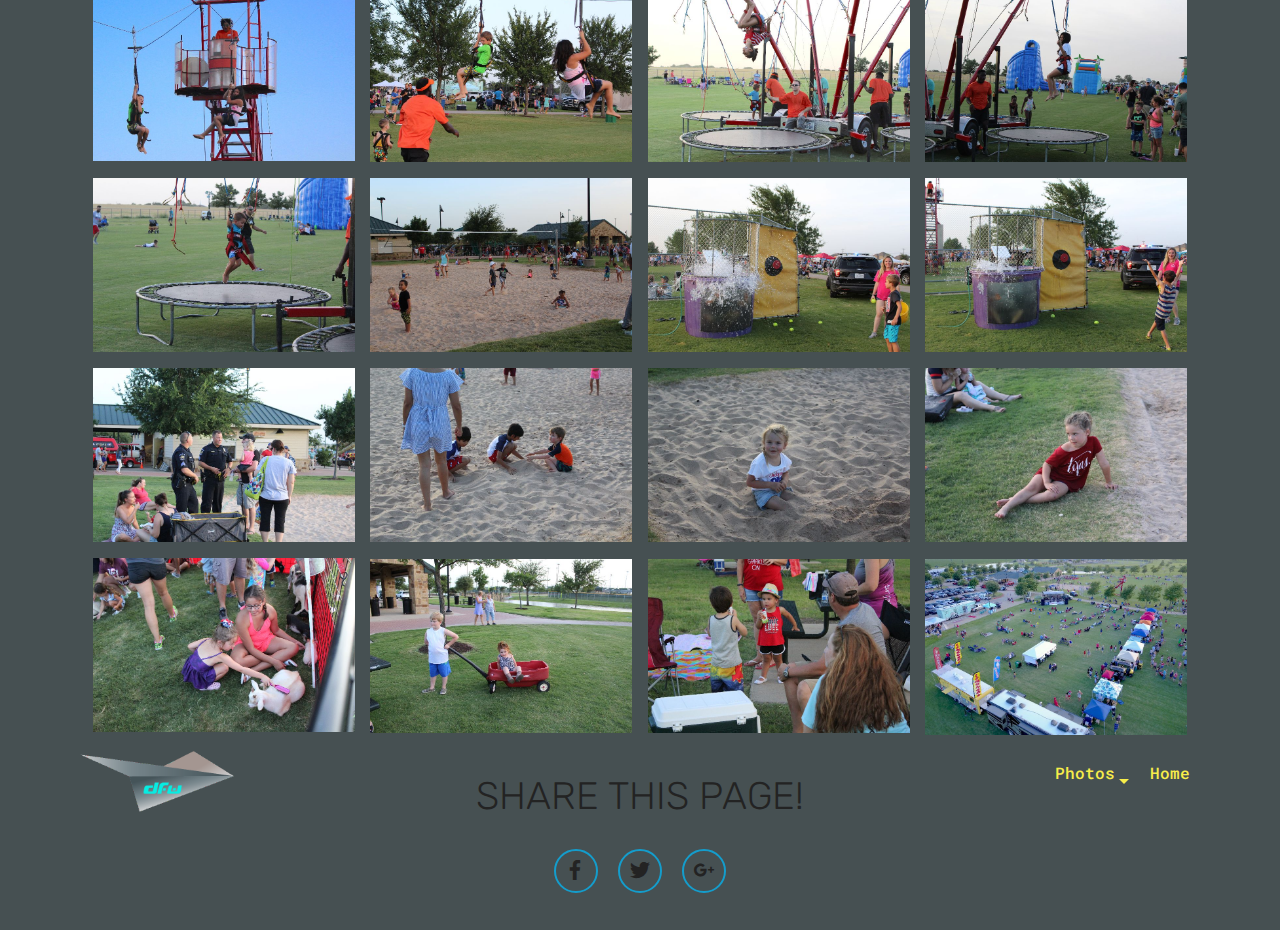
==== commit 04f640a2: "create github pages" ====
--- a/gallery.html
+++ b/gallery.html
@@ -10,8 +10,8 @@
   <meta name="description" content="Photos published for viewing or download
 ">
   <title>Splash Gallery</title>
+  <link rel="stylesheet" href="assets/web/assets/mobirise-icons/mobirise-icons.css">
   <link rel="stylesheet" href="assets/web/assets/mobirise-icons-bold/mobirise-icons-bold.css">
-  <link rel="stylesheet" href="assets/web/assets/mobirise-icons/mobirise-icons.css">
   <link rel="stylesheet" href="assets/tether/tether.min.css">
   <link rel="stylesheet" href="assets/bootstrap/css/bootstrap.min.css">
   <link rel="stylesheet" href="assets/bootstrap/css/bootstrap-grid.min.css">
@@ -26,7 +26,35 @@
   
 </head>
 <body>
-  <section class="menu cid-qUtZEJCYZ1" once="menu" id="menu2-2f">
+  <section class="mbr-section content5 cid-qUtN7mh4sR" id="content5-29">
+
+    
+
+    
+
+    <div class="container">
+        <div class="media-container-row">
+            <div class="title col-12 col-md-8">
+                
+                <h3 class="mbr-section-subtitle align-center mbr-light mbr-white pb-3 mbr-fonts-style display-5"><p>Splash-n-Blast &nbsp;Full-Resolution</p></h3>
+                <p class="mbr-text align-center mbr-white pb-3 mbr-fonts-style display-7">- for desktop -</p>
+                
+            </div>
+        </div>
+    </div>
+</section>
+
+<section class="engine"><a href="https://mobirise.ws/i">build your own website</a></section><section class="mbr-gallery mbr-slider-carousel cid-qUtN7mHEUt" id="gallery3-2a">
+
+    
+
+    <div class="container">
+        <div><!-- Filter --><!-- Gallery --><div class="mbr-gallery-row"><div class="mbr-gallery-layout-default"><div><div><div class="mbr-gallery-item mbr-gallery-item--p1" data-video-url="false" data-tags="Awesome"><div href="#lb-gallery3-2a" data-slide-to="0" data-toggle="modal"><img src="assets/images/dji-52-800x533.jpg" alt=""><span class="icon-focus"></span></div></div><div class="mbr-gallery-item mbr-gallery-item--p1" data-video-url="false" data-tags="Awesome"><div href="#lb-gallery3-2a" data-slide-to="1" data-toggle="modal"><img src="assets/images/img-2018-800x533.jpg" alt=""><span class="icon-focus"></span></div></div><div class="mbr-gallery-item mbr-gallery-item--p1" data-video-url="false" data-tags="Awesome"><div href="#lb-gallery3-2a" data-slide-to="2" data-toggle="modal"><img src="assets/images/img-2062-800x533.jpg" alt=""><span class="icon-focus"></span></div></div><div class="mbr-gallery-item mbr-gallery-item--p1" data-video-url="false" data-tags="Awesome"><div href="#lb-gallery3-2a" data-slide-to="3" data-toggle="modal"><img src="assets/images/img-2124-800x533.jpg" alt=""><span class="icon-focus"></span></div></div><div class="mbr-gallery-item mbr-gallery-item--p1" data-video-url="false" data-tags="Awesome"><div href="#lb-gallery3-2a" data-slide-to="4" data-toggle="modal"><img src="assets/images/img-2020-800x533.jpg" alt=""><span class="icon-focus"></span></div></div><div class="mbr-gallery-item mbr-gallery-item--p1" data-video-url="false" data-tags="Awesome"><div href="#lb-gallery3-2a" data-slide-to="5" data-toggle="modal"><img src="assets/images/img-2005-800x533.jpg" alt=""><span class="icon-focus"></span></div></div><div class="mbr-gallery-item mbr-gallery-item--p1" data-video-url="false" data-tags="Awesome"><div href="#lb-gallery3-2a" data-slide-to="6" data-toggle="modal"><img src="assets/images/img-1998-800x533.jpg" alt=""><span class="icon-focus"></span></div></div><div class="mbr-gallery-item mbr-gallery-item--p1" data-video-url="false" data-tags="Awesome"><div href="#lb-gallery3-2a" data-slide-to="7" data-toggle="modal"><img src="assets/images/img-2140-800x533.jpg" alt=""><span class="icon-focus"></span></div></div><div class="mbr-gallery-item mbr-gallery-item--p1" data-video-url="false" data-tags="Awesome"><div href="#lb-gallery3-2a" data-slide-to="8" data-toggle="modal"><img src="assets/images/img-2146-800x533.jpg" alt=""><span class="icon-focus"></span></div></div><div class="mbr-gallery-item mbr-gallery-item--p1" data-video-url="false" data-tags="Awesome"><div href="#lb-gallery3-2a" data-slide-to="9" data-toggle="modal"><img src="assets/images/img-2176-800x533.jpg" alt=""><span class="icon-focus"></span></div></div><div class="mbr-gallery-item mbr-gallery-item--p1" data-video-url="false" data-tags="Awesome"><div href="#lb-gallery3-2a" data-slide-to="10" data-toggle="modal"><img src="assets/images/img-2194-800x533.jpg" alt=""><span class="icon-focus"></span></div></div><div class="mbr-gallery-item mbr-gallery-item--p1" data-video-url="false" data-tags="Awesome"><div href="#lb-gallery3-2a" data-slide-to="11" data-toggle="modal"><img src="assets/images/img-2216-800x533.jpg" alt=""><span class="icon-focus"></span></div></div><div class="mbr-gallery-item mbr-gallery-item--p1" data-video-url="false" data-tags="Awesome"><div href="#lb-gallery3-2a" data-slide-to="12" data-toggle="modal"><img src="assets/images/img-2220-800x533.jpg" alt=""><span class="icon-focus"></span></div></div><div class="mbr-gallery-item mbr-gallery-item--p1" data-video-url="false" data-tags="Awesome"><div href="#lb-gallery3-2a" data-slide-to="13" data-toggle="modal"><img src="assets/images/img-2223-800x533.jpg" alt=""><span class="icon-focus"></span></div></div><div class="mbr-gallery-item mbr-gallery-item--p1" data-video-url="false" data-tags="Awesome"><div href="#lb-gallery3-2a" data-slide-to="14" data-toggle="modal"><img src="assets/images/img-2229-800x533.jpg" alt=""><span class="icon-focus"></span></div></div><div class="mbr-gallery-item mbr-gallery-item--p1" data-video-url="false" data-tags="Awesome"><div href="#lb-gallery3-2a" data-slide-to="15" data-toggle="modal"><img src="assets/images/img-2241-800x533.jpg" alt=""><span class="icon-focus"></span></div></div><div class="mbr-gallery-item mbr-gallery-item--p1" data-video-url="false" data-tags="Awesome"><div href="#lb-gallery3-2a" data-slide-to="16" data-toggle="modal"><img src="assets/images/img-2245-800x533.jpg" alt=""><span class="icon-focus"></span></div></div><div class="mbr-gallery-item mbr-gallery-item--p1" data-video-url="false" data-tags="Awesome"><div href="#lb-gallery3-2a" data-slide-to="17" data-toggle="modal"><img src="assets/images/img-2267-800x533.jpg" alt=""><span class="icon-focus"></span></div></div><div class="mbr-gallery-item mbr-gallery-item--p1" data-video-url="false" data-tags="Awesome"><div href="#lb-gallery3-2a" data-slide-to="18" data-toggle="modal"><img src="assets/images/img-2270-800x533.jpg" alt=""><span class="icon-focus"></span></div></div><div class="mbr-gallery-item mbr-gallery-item--p1" data-video-url="false" data-tags="Awesome"><div href="#lb-gallery3-2a" data-slide-to="19" data-toggle="modal"><img src="assets/images/img-2278-800x533.jpg" alt=""><span class="icon-focus"></span></div></div><div class="mbr-gallery-item mbr-gallery-item--p1" data-video-url="false" data-tags="Awesome"><div href="#lb-gallery3-2a" data-slide-to="20" data-toggle="modal"><img src="assets/images/img-2294-800x533.jpg" alt=""><span class="icon-focus"></span></div></div><div class="mbr-gallery-item mbr-gallery-item--p1" data-video-url="false" data-tags="Awesome"><div href="#lb-gallery3-2a" data-slide-to="21" data-toggle="modal"><img src="assets/images/img-2301-800x533.jpg" alt=""><span class="icon-focus"></span></div></div><div class="mbr-gallery-item mbr-gallery-item--p1" data-video-url="false" data-tags="Awesome"><div href="#lb-gallery3-2a" data-slide-to="22" data-toggle="modal"><img src="assets/images/img-2304-800x533.jpg" alt=""><span class="icon-focus"></span></div></div><div class="mbr-gallery-item mbr-gallery-item--p1" data-video-url="false" data-tags="Awesome"><div href="#lb-gallery3-2a" data-slide-to="23" data-toggle="modal"><img src="assets/images/img-2310-800x533.jpg" alt=""><span class="icon-focus"></span></div></div><div class="mbr-gallery-item mbr-gallery-item--p1" data-video-url="false" data-tags="Awesome"><div href="#lb-gallery3-2a" data-slide-to="24" data-toggle="modal"><img src="assets/images/img-2324-800x533.jpg" alt=""><span class="icon-focus"></span></div></div><div class="mbr-gallery-item mbr-gallery-item--p1" data-video-url="false" data-tags="Awesome"><div href="#lb-gallery3-2a" data-slide-to="25" data-toggle="modal"><img src="assets/images/img-2328-800x533.jpg" alt=""><span class="icon-focus"></span></div></div><div class="mbr-gallery-item mbr-gallery-item--p1" data-video-url="false" data-tags="Awesome"><div href="#lb-gallery3-2a" data-slide-to="26" data-toggle="modal"><img src="assets/images/img-2334-800x533.jpg" alt=""><span class="icon-focus"></span></div></div><div class="mbr-gallery-item mbr-gallery-item--p1" data-video-url="false" data-tags="Awesome"><div href="#lb-gallery3-2a" data-slide-to="27" data-toggle="modal"><img src="assets/images/img-2352-800x533.jpg" alt=""><span class="icon-focus"></span></div></div><div class="mbr-gallery-item mbr-gallery-item--p1" data-video-url="false" data-tags="Awesome"><div href="#lb-gallery3-2a" data-slide-to="28" data-toggle="modal"><img src="assets/images/img-2357zm-800x531.jpg" alt=""><span class="icon-focus"></span></div></div><div class="mbr-gallery-item mbr-gallery-item--p1" data-video-url="false" data-tags="Awesome"><div href="#lb-gallery3-2a" data-slide-to="29" data-toggle="modal"><img src="assets/images/img-2359-800x533.jpg" alt=""><span class="icon-focus"></span></div></div><div class="mbr-gallery-item mbr-gallery-item--p1" data-video-url="false" data-tags="Awesome"><div href="#lb-gallery3-2a" data-slide-to="30" data-toggle="modal"><img src="assets/images/img-2369cl-800x533.jpg" alt=""><span class="icon-focus"></span></div></div><div class="mbr-gallery-item mbr-gallery-item--p1" data-video-url="false" data-tags="Awesome"><div href="#lb-gallery3-2a" data-slide-to="31" data-toggle="modal"><img src="assets/images/img-2372-800x533.jpg" alt=""><span class="icon-focus"></span></div></div><div class="mbr-gallery-item mbr-gallery-item--p1" data-video-url="false" data-tags="Awesome"><div href="#lb-gallery3-2a" data-slide-to="32" data-toggle="modal"><img src="assets/images/img-2381-800x533.jpg" alt=""><span class="icon-focus"></span></div></div><div class="mbr-gallery-item mbr-gallery-item--p1" data-video-url="false" data-tags="Awesome"><div href="#lb-gallery3-2a" data-slide-to="33" data-toggle="modal"><img src="assets/images/img-2398-800x533.jpg" alt=""><span class="icon-focus"></span></div></div><div class="mbr-gallery-item mbr-gallery-item--p1" data-video-url="false" data-tags="Awesome"><div href="#lb-gallery3-2a" data-slide-to="34" data-toggle="modal"><img src="assets/images/img-2411-800x533.jpg" alt=""><span class="icon-focus"></span></div></div><div class="mbr-gallery-item mbr-gallery-item--p1" data-video-url="false" data-tags="Awesome"><div href="#lb-gallery3-2a" data-slide-to="35" data-toggle="modal"><img src="assets/images/img-2429-800x533.jpg" alt=""><span class="icon-focus"></span></div></div><div class="mbr-gallery-item mbr-gallery-item--p1" data-video-url="false" data-tags="Awesome"><div href="#lb-gallery3-2a" data-slide-to="36" data-toggle="modal"><img src="assets/images/img-2433-800x533.jpg" alt=""><span class="icon-focus"></span></div></div><div class="mbr-gallery-item mbr-gallery-item--p1" data-video-url="false" data-tags="Awesome"><div href="#lb-gallery3-2a" data-slide-to="37" data-toggle="modal"><img src="assets/images/img-2443-800x533.jpg" alt=""><span class="icon-focus"></span></div></div><div class="mbr-gallery-item mbr-gallery-item--p1" data-video-url="false" data-tags="Awesome"><div href="#lb-gallery3-2a" data-slide-to="38" data-toggle="modal"><img src="assets/images/img-2446-800x533.jpg" alt=""><span class="icon-focus"></span></div></div><div class="mbr-gallery-item mbr-gallery-item--p1" data-video-url="false" data-tags="Awesome"><div href="#lb-gallery3-2a" data-slide-to="39" data-toggle="modal"><img src="assets/images/img-2449-800x533.jpg" alt=""><span class="icon-focus"></span></div></div><div class="mbr-gallery-item mbr-gallery-item--p1" data-video-url="false" data-tags="Awesome"><div href="#lb-gallery3-2a" data-slide-to="40" data-toggle="modal"><img src="assets/images/img-2457-800x533.jpg" alt=""><span class="icon-focus"></span></div></div><div class="mbr-gallery-item mbr-gallery-item--p1" data-video-url="false" data-tags="Awesome"><div href="#lb-gallery3-2a" data-slide-to="41" data-toggle="modal"><img src="assets/images/img-2464cln-800x533.jpg" alt=""><span class="icon-focus"></span></div></div><div class="mbr-gallery-item mbr-gallery-item--p1" data-video-url="false" data-tags="Awesome"><div href="#lb-gallery3-2a" data-slide-to="42" data-toggle="modal"><img src="assets/images/img-2471-800x533.jpg" alt=""><span class="icon-focus"></span></div></div><div class="mbr-gallery-item mbr-gallery-item--p1" data-video-url="false" data-tags="Awesome"><div href="#lb-gallery3-2a" data-slide-to="43" data-toggle="modal"><img src="assets/images/dji-92-800x538.jpg" alt=""><span class="icon-focus"></span></div></div></div></div><div class="clearfix"></div></div></div><!-- Lightbox --><div data-app-prevent-settings="" class="mbr-slider modal fade carousel slide" tabindex="-1" data-keyboard="true" data-interval="false" id="lb-gallery3-2a"><div class="modal-dialog"><div class="modal-content"><div class="modal-body"><div class="carousel-inner"><div class="carousel-item active"><img src="assets/images/dji-52.jpg" alt=""></div><div class="carousel-item"><img src="assets/images/img-2018.jpg" alt=""></div><div class="carousel-item"><img src="assets/images/img-2062.jpg" alt=""></div><div class="carousel-item"><img src="assets/images/img-2124.jpg" alt=""></div><div class="carousel-item"><img src="assets/images/img-2020.jpg" alt=""></div><div class="carousel-item"><img src="assets/images/img-2005.jpg" alt=""></div><div class="carousel-item"><img src="assets/images/img-1998.jpg" alt=""></div><div class="carousel-item"><img src="assets/images/img-2140.jpg" alt=""></div><div class="carousel-item"><img src="assets/images/img-2146.jpg" alt=""></div><div class="carousel-item"><img src="assets/images/img-2176.jpg" alt=""></div><div class="carousel-item"><img src="assets/images/img-2194.jpg" alt=""></div><div class="carousel-item"><img src="assets/images/img-2216.jpg" alt=""></div><div class="carousel-item"><img src="assets/images/img-2220.jpg" alt=""></div><div class="carousel-item"><img src="assets/images/img-2223.jpg" alt=""></div><div class="carousel-item"><img src="assets/images/img-2229.jpg" alt=""></div><div class="carousel-item"><img src="assets/images/img-2241.jpg" alt=""></div><div class="carousel-item"><img src="assets/images/img-2245.jpg" alt=""></div><div class="carousel-item"><img src="assets/images/img-2267.jpg" alt=""></div><div class="carousel-item"><img src="assets/images/img-2270.jpg" alt=""></div><div class="carousel-item"><img src="assets/images/img-2278.jpg" alt=""></div><div class="carousel-item"><img src="assets/images/img-2294.jpg" alt=""></div><div class="carousel-item"><img src="assets/images/img-2301.jpg" alt=""></div><div class="carousel-item"><img src="assets/images/img-2304.jpg" alt=""></div><div class="carousel-item"><img src="assets/images/img-2310.jpg" alt=""></div><div class="carousel-item"><img src="assets/images/img-2324.jpg" alt=""></div><div class="carousel-item"><img src="assets/images/img-2328.jpg" alt=""></div><div class="carousel-item"><img src="assets/images/img-2334.jpg" alt=""></div><div class="carousel-item"><img src="assets/images/img-2352.jpg" alt=""></div><div class="carousel-item"><img src="assets/images/img-2357zm.jpg" alt=""></div><div class="carousel-item"><img src="assets/images/img-2359.jpg" alt=""></div><div class="carousel-item"><img src="assets/images/img-2369cl.jpg" alt=""></div><div class="carousel-item"><img src="assets/images/img-2372.jpg" alt=""></div><div class="carousel-item"><img src="assets/images/img-2381.jpg" alt=""></div><div class="carousel-item"><img src="assets/images/img-2398.jpg" alt=""></div><div class="carousel-item"><img src="assets/images/img-2411.jpg" alt=""></div><div class="carousel-item"><img src="assets/images/img-2429.jpg" alt=""></div><div class="carousel-item"><img src="assets/images/img-2433.jpg" alt=""></div><div class="carousel-item"><img src="assets/images/img-2443.jpg" alt=""></div><div class="carousel-item"><img src="assets/images/img-2446.jpg" alt=""></div><div class="carousel-item"><img src="assets/images/img-2449.jpg" alt=""></div><div class="carousel-item"><img src="assets/images/img-2457.jpg" alt=""></div><div class="carousel-item"><img src="assets/images/img-2464cln.jpg" alt=""></div><div class="carousel-item"><img src="assets/images/img-2471.jpg" alt=""></div><div class="carousel-item"><img src="assets/images/dji-92.jpg" alt=""></div></div><a class="carousel-control carousel-control-prev" role="button" data-slide="prev" href="#lb-gallery3-2a"><span class="mbri-left mbr-iconfont" aria-hidden="true"></span><span class="sr-only">Previous</span></a><a class="carousel-control carousel-control-next" role="button" data-slide="next" href="#lb-gallery3-2a"><span class="mbri-right mbr-iconfont" aria-hidden="true"></span><span class="sr-only">Next</span></a><a class="close" href="#" role="button" data-dismiss="modal"><span class="sr-only">Close</span></a></div></div></div></div></div>
+    </div>
+
+</section>
+
+<section class="menu cid-qUtZEJCYZ1" once="menu" id="menu2-2f">
 
     
 
@@ -52,38 +80,10 @@
         <div class="collapse navbar-collapse" id="navbarSupportedContent">
             <ul class="navbar-nav nav-dropdown nav-right" data-app-modern-menu="true"><li class="nav-item">
                     <a class="nav-link link text-success display-4" href="https://mobirise.com"></a>
-                </li><li class="nav-item dropdown open"><a class="nav-link link text-success dropdown-toggle display-4" href="index.html#wowslider-1v" aria-expanded="true" data-toggle="dropdown-submenu"><p>Photos</p></a><div class="dropdown-menu"><a class="text-success dropdown-item display-4" href="index.html#wowslider-1v" aria-expanded="true">Slides&nbsp;</a><a class="text-success dropdown-item display-4" href="index.html#gallery1-2h" aria-expanded="true">Samples</a><a class="text-success dropdown-item display-4" href="gallery.html#gallery3-2a" aria-expanded="true" target="_blank">Gallery</a><a class="text-success dropdown-item display-4" href="https://celinasplash2018.dfwskyview.com/sb_data/CelinaSplash18Full.zip" aria-expanded="false" target="_blank"><span class="mbri-download mbr-iconfont mbr-iconfont-btn"></span>Archive</a></div></li><li class="nav-item"><a class="nav-link link text-success display-4" href="index.html" aria-expanded="true"><p>Home</p></a></li></ul>
+                </li><li class="nav-item dropdown open"><a class="nav-link link text-success dropdown-toggle display-4" href="index.html#wowslider-1v" aria-expanded="true" data-toggle="dropdown-submenu"><p>Photos</p></a><div class="dropdown-menu"><a class="text-success dropdown-item display-4" href="index.html#wowslider-1v" aria-expanded="true">Slides&nbsp;</a><a class="text-success dropdown-item display-4" href="index.html#gallery1-2h" aria-expanded="true">Samples</a><a class="text-success dropdown-item display-4" href="gallery.html#gallery3-2a" aria-expanded="true" target="_blank">Gallery</a><a class="text-success dropdown-item display-4" href="https://celinasplash2018.dfwskyview.com/sb_data/CelinaSplash18Full.zip" aria-expanded="false" target="_blank"><span class="mbri-download mbr-iconfont mbr-iconfont-btn"></span>Archive</a><a class="text-success dropdown-item display-4" href="https://celinasplash2018.dfwskyview.com/sb_data/CelinaSplash00UHD.mp4" aria-expanded="false" target="_blank"><span class="mbri-download mbr-iconfont mbr-iconfont-btn"></span>4K_version</a></div></li><li class="nav-item"><a class="nav-link link text-success display-4" href="index.html" aria-expanded="true"><p>Home</p></a></li></ul>
             
         </div>
     </nav>
-</section>
-
-<section class="engine"><a href="https://mobirise.ws/m">drag and drop site creator</a></section><section class="mbr-section content5 cid-qUtN7mh4sR" id="content5-29">
-
-    
-
-    
-
-    <div class="container">
-        <div class="media-container-row">
-            <div class="title col-12 col-md-8">
-                
-                <h3 class="mbr-section-subtitle align-center mbr-light mbr-white pb-3 mbr-fonts-style display-5"><p>Splash-n-Blast &nbsp;Full-Resolution</p></h3>
-                <p class="mbr-text align-center mbr-white pb-3 mbr-fonts-style display-7">- for desktop -</p>
-                
-            </div>
-        </div>
-    </div>
-</section>
-
-<section class="mbr-gallery mbr-slider-carousel cid-qUtN7mHEUt" id="gallery3-2a">
-
-    
-
-    <div class="container">
-        <div><!-- Filter --><!-- Gallery --><div class="mbr-gallery-row"><div class="mbr-gallery-layout-default"><div><div><div class="mbr-gallery-item mbr-gallery-item--p1" data-video-url="false" data-tags="Awesome"><div href="#lb-gallery3-2a" data-slide-to="0" data-toggle="modal"><img src="assets/images/dji-52-800x533.jpg" alt=""><span class="icon-focus"></span></div></div><div class="mbr-gallery-item mbr-gallery-item--p1" data-video-url="false" data-tags="Awesome"><div href="#lb-gallery3-2a" data-slide-to="1" data-toggle="modal"><img src="assets/images/img-2018-800x533.jpg" alt=""><span class="icon-focus"></span></div></div><div class="mbr-gallery-item mbr-gallery-item--p1" data-video-url="false" data-tags="Awesome"><div href="#lb-gallery3-2a" data-slide-to="2" data-toggle="modal"><img src="assets/images/img-2062-800x533.jpg" alt=""><span class="icon-focus"></span></div></div><div class="mbr-gallery-item mbr-gallery-item--p1" data-video-url="false" data-tags="Awesome"><div href="#lb-gallery3-2a" data-slide-to="3" data-toggle="modal"><img src="assets/images/img-2124-800x533.jpg" alt=""><span class="icon-focus"></span></div></div><div class="mbr-gallery-item mbr-gallery-item--p1" data-video-url="false" data-tags="Awesome"><div href="#lb-gallery3-2a" data-slide-to="4" data-toggle="modal"><img src="assets/images/img-2020-800x533.jpg" alt=""><span class="icon-focus"></span></div></div><div class="mbr-gallery-item mbr-gallery-item--p1" data-video-url="false" data-tags="Awesome"><div href="#lb-gallery3-2a" data-slide-to="5" data-toggle="modal"><img src="assets/images/img-2005-800x533.jpg" alt=""><span class="icon-focus"></span></div></div><div class="mbr-gallery-item mbr-gallery-item--p1" data-video-url="false" data-tags="Awesome"><div href="#lb-gallery3-2a" data-slide-to="6" data-toggle="modal"><img src="assets/images/img-1998-800x533.jpg" alt=""><span class="icon-focus"></span></div></div><div class="mbr-gallery-item mbr-gallery-item--p1" data-video-url="false" data-tags="Awesome"><div href="#lb-gallery3-2a" data-slide-to="7" data-toggle="modal"><img src="assets/images/img-2140-800x533.jpg" alt=""><span class="icon-focus"></span></div></div><div class="mbr-gallery-item mbr-gallery-item--p1" data-video-url="false" data-tags="Awesome"><div href="#lb-gallery3-2a" data-slide-to="8" data-toggle="modal"><img src="assets/images/img-2146-800x533.jpg" alt=""><span class="icon-focus"></span></div></div><div class="mbr-gallery-item mbr-gallery-item--p1" data-video-url="false" data-tags="Awesome"><div href="#lb-gallery3-2a" data-slide-to="9" data-toggle="modal"><img src="assets/images/img-2176-800x533.jpg" alt=""><span class="icon-focus"></span></div></div><div class="mbr-gallery-item mbr-gallery-item--p1" data-video-url="false" data-tags="Awesome"><div href="#lb-gallery3-2a" data-slide-to="10" data-toggle="modal"><img src="assets/images/img-2194-800x533.jpg" alt=""><span class="icon-focus"></span></div></div><div class="mbr-gallery-item mbr-gallery-item--p1" data-video-url="false" data-tags="Awesome"><div href="#lb-gallery3-2a" data-slide-to="11" data-toggle="modal"><img src="assets/images/img-2216-800x533.jpg" alt=""><span class="icon-focus"></span></div></div><div class="mbr-gallery-item mbr-gallery-item--p1" data-video-url="false" data-tags="Awesome"><div href="#lb-gallery3-2a" data-slide-to="12" data-toggle="modal"><img src="assets/images/img-2220-800x533.jpg" alt=""><span class="icon-focus"></span></div></div><div class="mbr-gallery-item mbr-gallery-item--p1" data-video-url="false" data-tags="Awesome"><div href="#lb-gallery3-2a" data-slide-to="13" data-toggle="modal"><img src="assets/images/img-2223-800x533.jpg" alt=""><span class="icon-focus"></span></div></div><div class="mbr-gallery-item mbr-gallery-item--p1" data-video-url="false" data-tags="Awesome"><div href="#lb-gallery3-2a" data-slide-to="14" data-toggle="modal"><img src="assets/images/img-2229-800x533.jpg" alt=""><span class="icon-focus"></span></div></div><div class="mbr-gallery-item mbr-gallery-item--p1" data-video-url="false" data-tags="Awesome"><div href="#lb-gallery3-2a" data-slide-to="15" data-toggle="modal"><img src="assets/images/img-2241-800x533.jpg" alt=""><span class="icon-focus"></span></div></div><div class="mbr-gallery-item mbr-gallery-item--p1" data-video-url="false" data-tags="Awesome"><div href="#lb-gallery3-2a" data-slide-to="16" data-toggle="modal"><img src="assets/images/img-2245-800x533.jpg" alt=""><span class="icon-focus"></span></div></div><div class="mbr-gallery-item mbr-gallery-item--p1" data-video-url="false" data-tags="Awesome"><div href="#lb-gallery3-2a" data-slide-to="17" data-toggle="modal"><img src="assets/images/img-2267-800x533.jpg" alt=""><span class="icon-focus"></span></div></div><div class="mbr-gallery-item mbr-gallery-item--p1" data-video-url="false" data-tags="Awesome"><div href="#lb-gallery3-2a" data-slide-to="18" data-toggle="modal"><img src="assets/images/img-2270-800x533.jpg" alt=""><span class="icon-focus"></span></div></div><div class="mbr-gallery-item mbr-gallery-item--p1" data-video-url="false" data-tags="Awesome"><div href="#lb-gallery3-2a" data-slide-to="19" data-toggle="modal"><img src="assets/images/img-2278-800x533.jpg" alt=""><span class="icon-focus"></span></div></div><div class="mbr-gallery-item mbr-gallery-item--p1" data-video-url="false" data-tags="Awesome"><div href="#lb-gallery3-2a" data-slide-to="20" data-toggle="modal"><img src="assets/images/img-2294-800x533.jpg" alt=""><span class="icon-focus"></span></div></div><div class="mbr-gallery-item mbr-gallery-item--p1" data-video-url="false" data-tags="Awesome"><div href="#lb-gallery3-2a" data-slide-to="21" data-toggle="modal"><img src="assets/images/img-2301-800x533.jpg" alt=""><span class="icon-focus"></span></div></div><div class="mbr-gallery-item mbr-gallery-item--p1" data-video-url="false" data-tags="Awesome"><div href="#lb-gallery3-2a" data-slide-to="22" data-toggle="modal"><img src="assets/images/img-2304-800x533.jpg" alt=""><span class="icon-focus"></span></div></div><div class="mbr-gallery-item mbr-gallery-item--p1" data-video-url="false" data-tags="Awesome"><div href="#lb-gallery3-2a" data-slide-to="23" data-toggle="modal"><img src="assets/images/img-2310-800x533.jpg" alt=""><span class="icon-focus"></span></div></div><div class="mbr-gallery-item mbr-gallery-item--p1" data-video-url="false" data-tags="Awesome"><div href="#lb-gallery3-2a" data-slide-to="24" data-toggle="modal"><img src="assets/images/img-2324-800x533.jpg" alt=""><span class="icon-focus"></span></div></div><div class="mbr-gallery-item mbr-gallery-item--p1" data-video-url="false" data-tags="Awesome"><div href="#lb-gallery3-2a" data-slide-to="25" data-toggle="modal"><img src="assets/images/img-2328-800x533.jpg" alt=""><span class="icon-focus"></span></div></div><div class="mbr-gallery-item mbr-gallery-item--p1" data-video-url="false" data-tags="Awesome"><div href="#lb-gallery3-2a" data-slide-to="26" data-toggle="modal"><img src="assets/images/img-2334-800x533.jpg" alt=""><span class="icon-focus"></span></div></div><div class="mbr-gallery-item mbr-gallery-item--p1" data-video-url="false" data-tags="Awesome"><div href="#lb-gallery3-2a" data-slide-to="27" data-toggle="modal"><img src="assets/images/img-2352-800x533.jpg" alt=""><span class="icon-focus"></span></div></div><div class="mbr-gallery-item mbr-gallery-item--p1" data-video-url="false" data-tags="Awesome"><div href="#lb-gallery3-2a" data-slide-to="28" data-toggle="modal"><img src="assets/images/img-2357zm-800x531.jpg" alt=""><span class="icon-focus"></span></div></div><div class="mbr-gallery-item mbr-gallery-item--p1" data-video-url="false" data-tags="Awesome"><div href="#lb-gallery3-2a" data-slide-to="29" data-toggle="modal"><img src="assets/images/img-2359-800x533.jpg" alt=""><span class="icon-focus"></span></div></div><div class="mbr-gallery-item mbr-gallery-item--p1" data-video-url="false" data-tags="Awesome"><div href="#lb-gallery3-2a" data-slide-to="30" data-toggle="modal"><img src="assets/images/img-2369cl-800x533.jpg" alt=""><span class="icon-focus"></span></div></div><div class="mbr-gallery-item mbr-gallery-item--p1" data-video-url="false" data-tags="Awesome"><div href="#lb-gallery3-2a" data-slide-to="31" data-toggle="modal"><img src="assets/images/img-2372-800x533.jpg" alt=""><span class="icon-focus"></span></div></div><div class="mbr-gallery-item mbr-gallery-item--p1" data-video-url="false" data-tags="Awesome"><div href="#lb-gallery3-2a" data-slide-to="32" data-toggle="modal"><img src="assets/images/img-2381-800x533.jpg" alt=""><span class="icon-focus"></span></div></div><div class="mbr-gallery-item mbr-gallery-item--p1" data-video-url="false" data-tags="Awesome"><div href="#lb-gallery3-2a" data-slide-to="33" data-toggle="modal"><img src="assets/images/img-2398-800x533.jpg" alt=""><span class="icon-focus"></span></div></div><div class="mbr-gallery-item mbr-gallery-item--p1" data-video-url="false" data-tags="Awesome"><div href="#lb-gallery3-2a" data-slide-to="34" data-toggle="modal"><img src="assets/images/img-2411-800x533.jpg" alt=""><span class="icon-focus"></span></div></div><div class="mbr-gallery-item mbr-gallery-item--p1" data-video-url="false" data-tags="Awesome"><div href="#lb-gallery3-2a" data-slide-to="35" data-toggle="modal"><img src="assets/images/img-2429-800x533.jpg" alt=""><span class="icon-focus"></span></div></div><div class="mbr-gallery-item mbr-gallery-item--p1" data-video-url="false" data-tags="Awesome"><div href="#lb-gallery3-2a" data-slide-to="36" data-toggle="modal"><img src="assets/images/img-2433-800x533.jpg" alt=""><span class="icon-focus"></span></div></div><div class="mbr-gallery-item mbr-gallery-item--p1" data-video-url="false" data-tags="Awesome"><div href="#lb-gallery3-2a" data-slide-to="37" data-toggle="modal"><img src="assets/images/img-2443-800x533.jpg" alt=""><span class="icon-focus"></span></div></div><div class="mbr-gallery-item mbr-gallery-item--p1" data-video-url="false" data-tags="Awesome"><div href="#lb-gallery3-2a" data-slide-to="38" data-toggle="modal"><img src="assets/images/img-2446-800x533.jpg" alt=""><span class="icon-focus"></span></div></div><div class="mbr-gallery-item mbr-gallery-item--p1" data-video-url="false" data-tags="Awesome"><div href="#lb-gallery3-2a" data-slide-to="39" data-toggle="modal"><img src="assets/images/img-2449-800x533.jpg" alt=""><span class="icon-focus"></span></div></div><div class="mbr-gallery-item mbr-gallery-item--p1" data-video-url="false" data-tags="Awesome"><div href="#lb-gallery3-2a" data-slide-to="40" data-toggle="modal"><img src="assets/images/img-2457-800x533.jpg" alt=""><span class="icon-focus"></span></div></div><div class="mbr-gallery-item mbr-gallery-item--p1" data-video-url="false" data-tags="Awesome"><div href="#lb-gallery3-2a" data-slide-to="41" data-toggle="modal"><img src="assets/images/img-2464cln-800x533.jpg" alt=""><span class="icon-focus"></span></div></div><div class="mbr-gallery-item mbr-gallery-item--p1" data-video-url="false" data-tags="Awesome"><div href="#lb-gallery3-2a" data-slide-to="42" data-toggle="modal"><img src="assets/images/img-2471-800x533.jpg" alt=""><span class="icon-focus"></span></div></div><div class="mbr-gallery-item mbr-gallery-item--p1" data-video-url="false" data-tags="Awesome"><div href="#lb-gallery3-2a" data-slide-to="43" data-toggle="modal"><img src="assets/images/dji-92-800x538.jpg" alt=""><span class="icon-focus"></span></div></div></div></div><div class="clearfix"></div></div></div><!-- Lightbox --><div data-app-prevent-settings="" class="mbr-slider modal fade carousel slide" tabindex="-1" data-keyboard="true" data-interval="false" id="lb-gallery3-2a"><div class="modal-dialog"><div class="modal-content"><div class="modal-body"><div class="carousel-inner"><div class="carousel-item active"><img src="assets/images/dji-52.jpg" alt=""></div><div class="carousel-item"><img src="assets/images/img-2018.jpg" alt=""></div><div class="carousel-item"><img src="assets/images/img-2062.jpg" alt=""></div><div class="carousel-item"><img src="assets/images/img-2124.jpg" alt=""></div><div class="carousel-item"><img src="assets/images/img-2020.jpg" alt=""></div><div class="carousel-item"><img src="assets/images/img-2005.jpg" alt=""></div><div class="carousel-item"><img src="assets/images/img-1998.jpg" alt=""></div><div class="carousel-item"><img src="assets/images/img-2140.jpg" alt=""></div><div class="carousel-item"><img src="assets/images/img-2146.jpg" alt=""></div><div class="carousel-item"><img src="assets/images/img-2176.jpg" alt=""></div><div class="carousel-item"><img src="assets/images/img-2194.jpg" alt=""></div><div class="carousel-item"><img src="assets/images/img-2216.jpg" alt=""></div><div class="carousel-item"><img src="assets/images/img-2220.jpg" alt=""></div><div class="carousel-item"><img src="assets/images/img-2223.jpg" alt=""></div><div class="carousel-item"><img src="assets/images/img-2229.jpg" alt=""></div><div class="carousel-item"><img src="assets/images/img-2241.jpg" alt=""></div><div class="carousel-item"><img src="assets/images/img-2245.jpg" alt=""></div><div class="carousel-item"><img src="assets/images/img-2267.jpg" alt=""></div><div class="carousel-item"><img src="assets/images/img-2270.jpg" alt=""></div><div class="carousel-item"><img src="assets/images/img-2278.jpg" alt=""></div><div class="carousel-item"><img src="assets/images/img-2294.jpg" alt=""></div><div class="carousel-item"><img src="assets/images/img-2301.jpg" alt=""></div><div class="carousel-item"><img src="assets/images/img-2304.jpg" alt=""></div><div class="carousel-item"><img src="assets/images/img-2310.jpg" alt=""></div><div class="carousel-item"><img src="assets/images/img-2324.jpg" alt=""></div><div class="carousel-item"><img src="assets/images/img-2328.jpg" alt=""></div><div class="carousel-item"><img src="assets/images/img-2334.jpg" alt=""></div><div class="carousel-item"><img src="assets/images/img-2352.jpg" alt=""></div><div class="carousel-item"><img src="assets/images/img-2357zm.jpg" alt=""></div><div class="carousel-item"><img src="assets/images/img-2359.jpg" alt=""></div><div class="carousel-item"><img src="assets/images/img-2369cl.jpg" alt=""></div><div class="carousel-item"><img src="assets/images/img-2372.jpg" alt=""></div><div class="carousel-item"><img src="assets/images/img-2381.jpg" alt=""></div><div class="carousel-item"><img src="assets/images/img-2398.jpg" alt=""></div><div class="carousel-item"><img src="assets/images/img-2411.jpg" alt=""></div><div class="carousel-item"><img src="assets/images/img-2429.jpg" alt=""></div><div class="carousel-item"><img src="assets/images/img-2433.jpg" alt=""></div><div class="carousel-item"><img src="assets/images/img-2443.jpg" alt=""></div><div class="carousel-item"><img src="assets/images/img-2446.jpg" alt=""></div><div class="carousel-item"><img src="assets/images/img-2449.jpg" alt=""></div><div class="carousel-item"><img src="assets/images/img-2457.jpg" alt=""></div><div class="carousel-item"><img src="assets/images/img-2464cln.jpg" alt=""></div><div class="carousel-item"><img src="assets/images/img-2471.jpg" alt=""></div><div class="carousel-item"><img src="assets/images/dji-92.jpg" alt=""></div></div><a class="carousel-control carousel-control-prev" role="button" data-slide="prev" href="#lb-gallery3-2a"><span class="mbri-left mbr-iconfont" aria-hidden="true"></span><span class="sr-only">Previous</span></a><a class="carousel-control carousel-control-next" role="button" data-slide="next" href="#lb-gallery3-2a"><span class="mbri-right mbr-iconfont" aria-hidden="true"></span><span class="sr-only">Next</span></a><a class="close" href="#" role="button" data-dismiss="modal"><span class="sr-only">Close</span></a></div></div></div></div></div>
-    </div>
-
 </section>
 
 <section class="cid-qUtN7oRPjJ" id="social-buttons1-2b">
